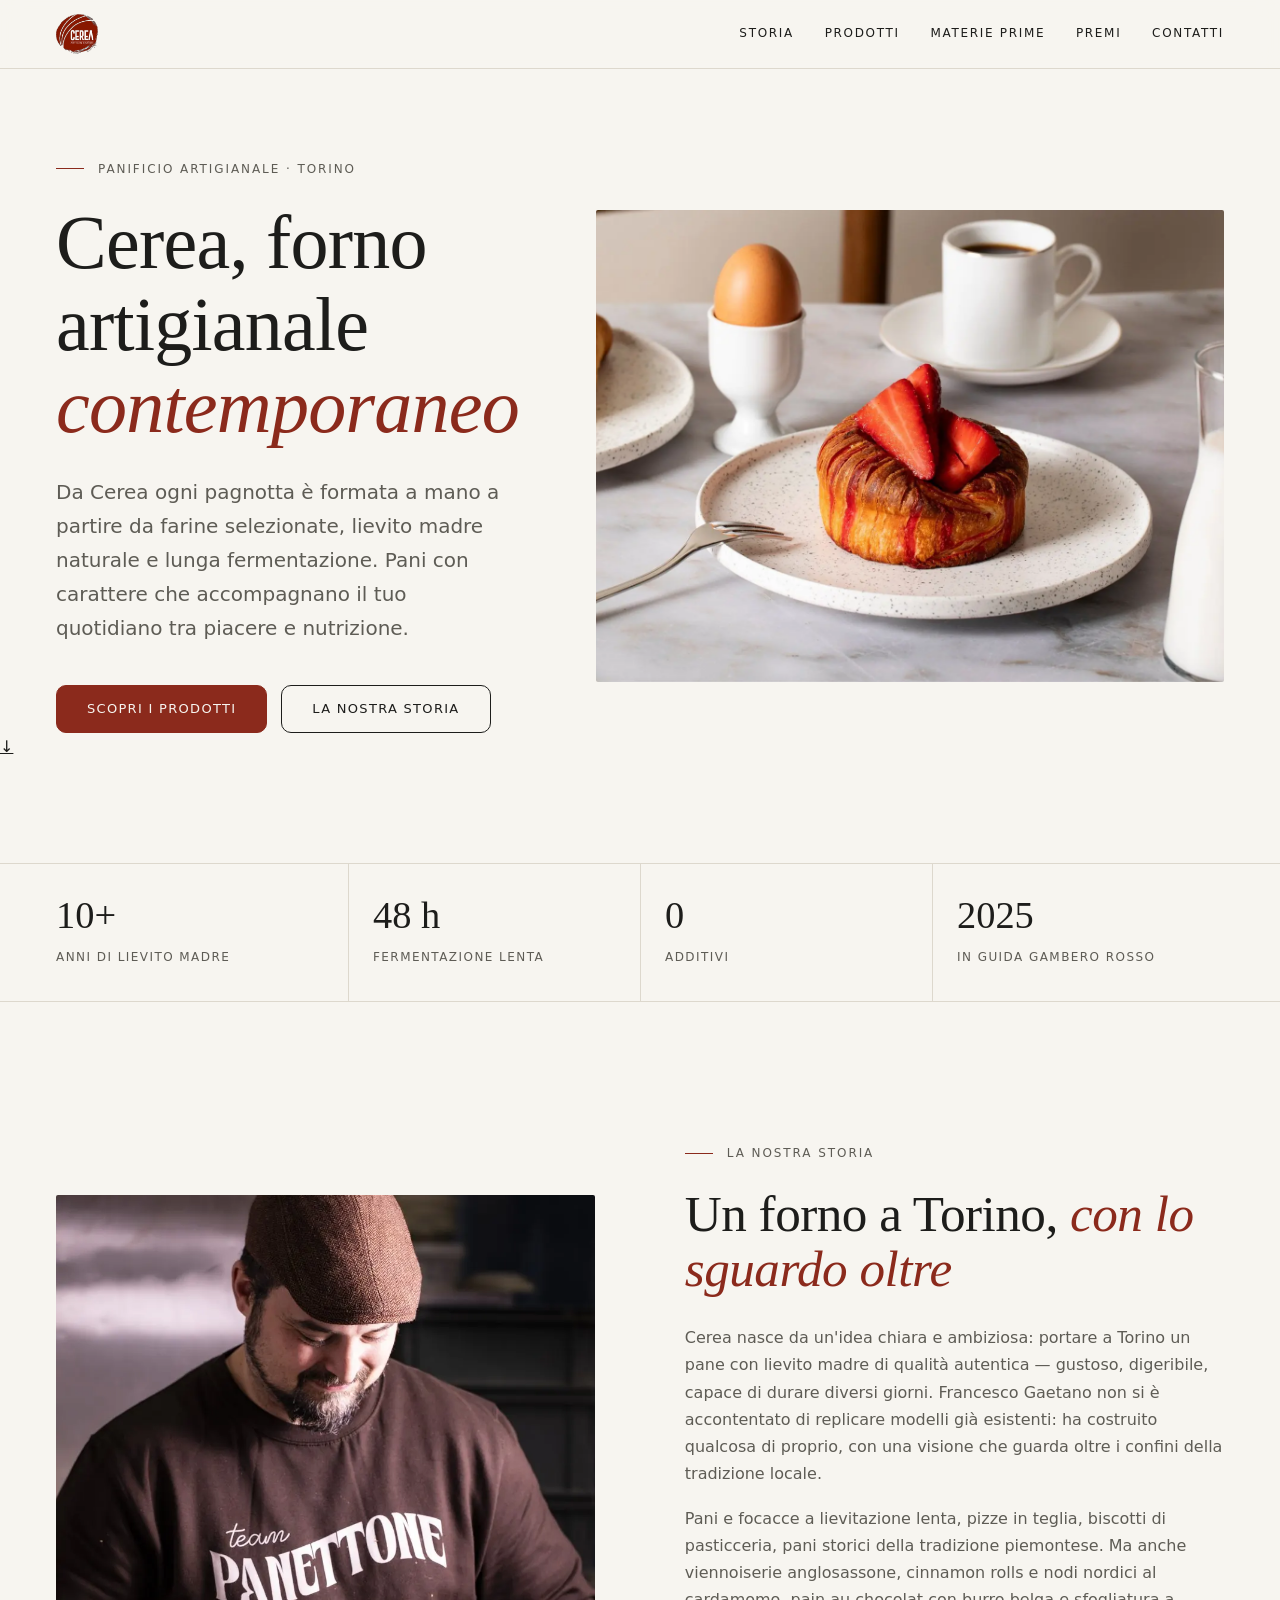
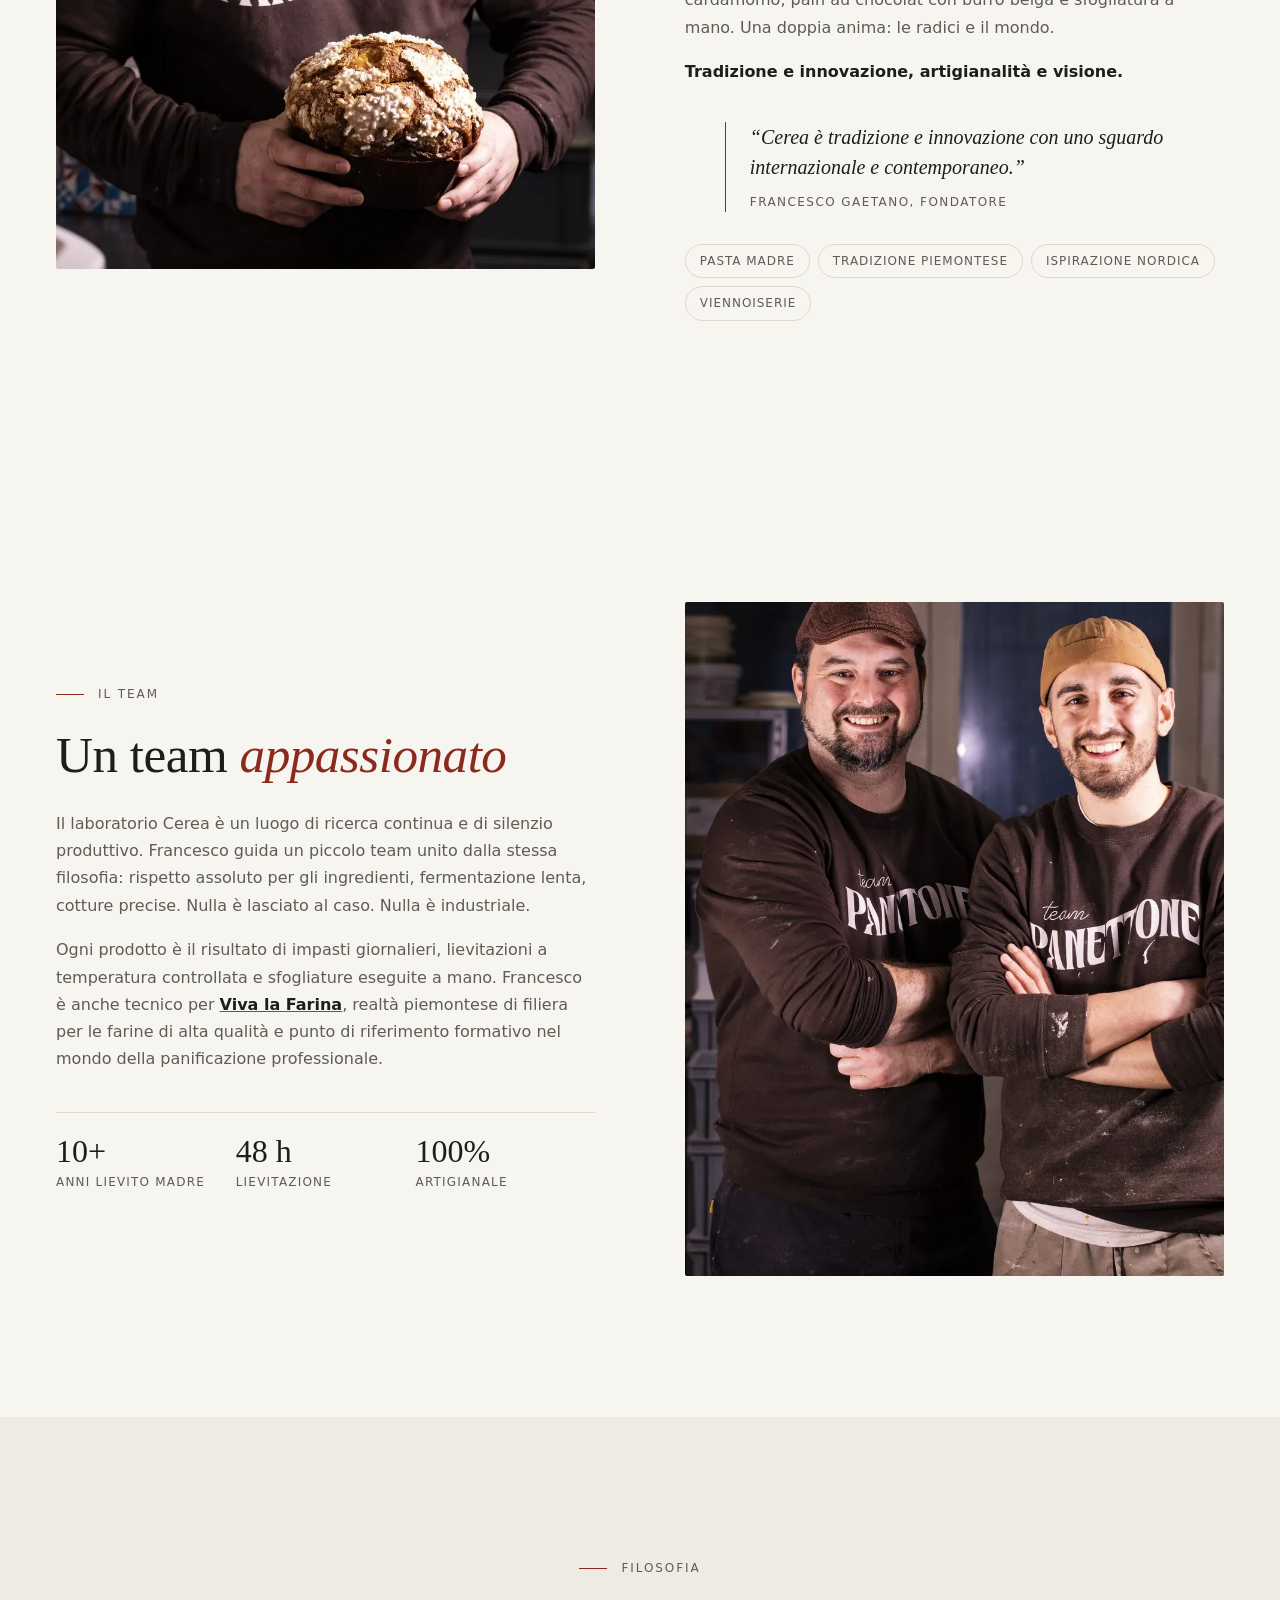
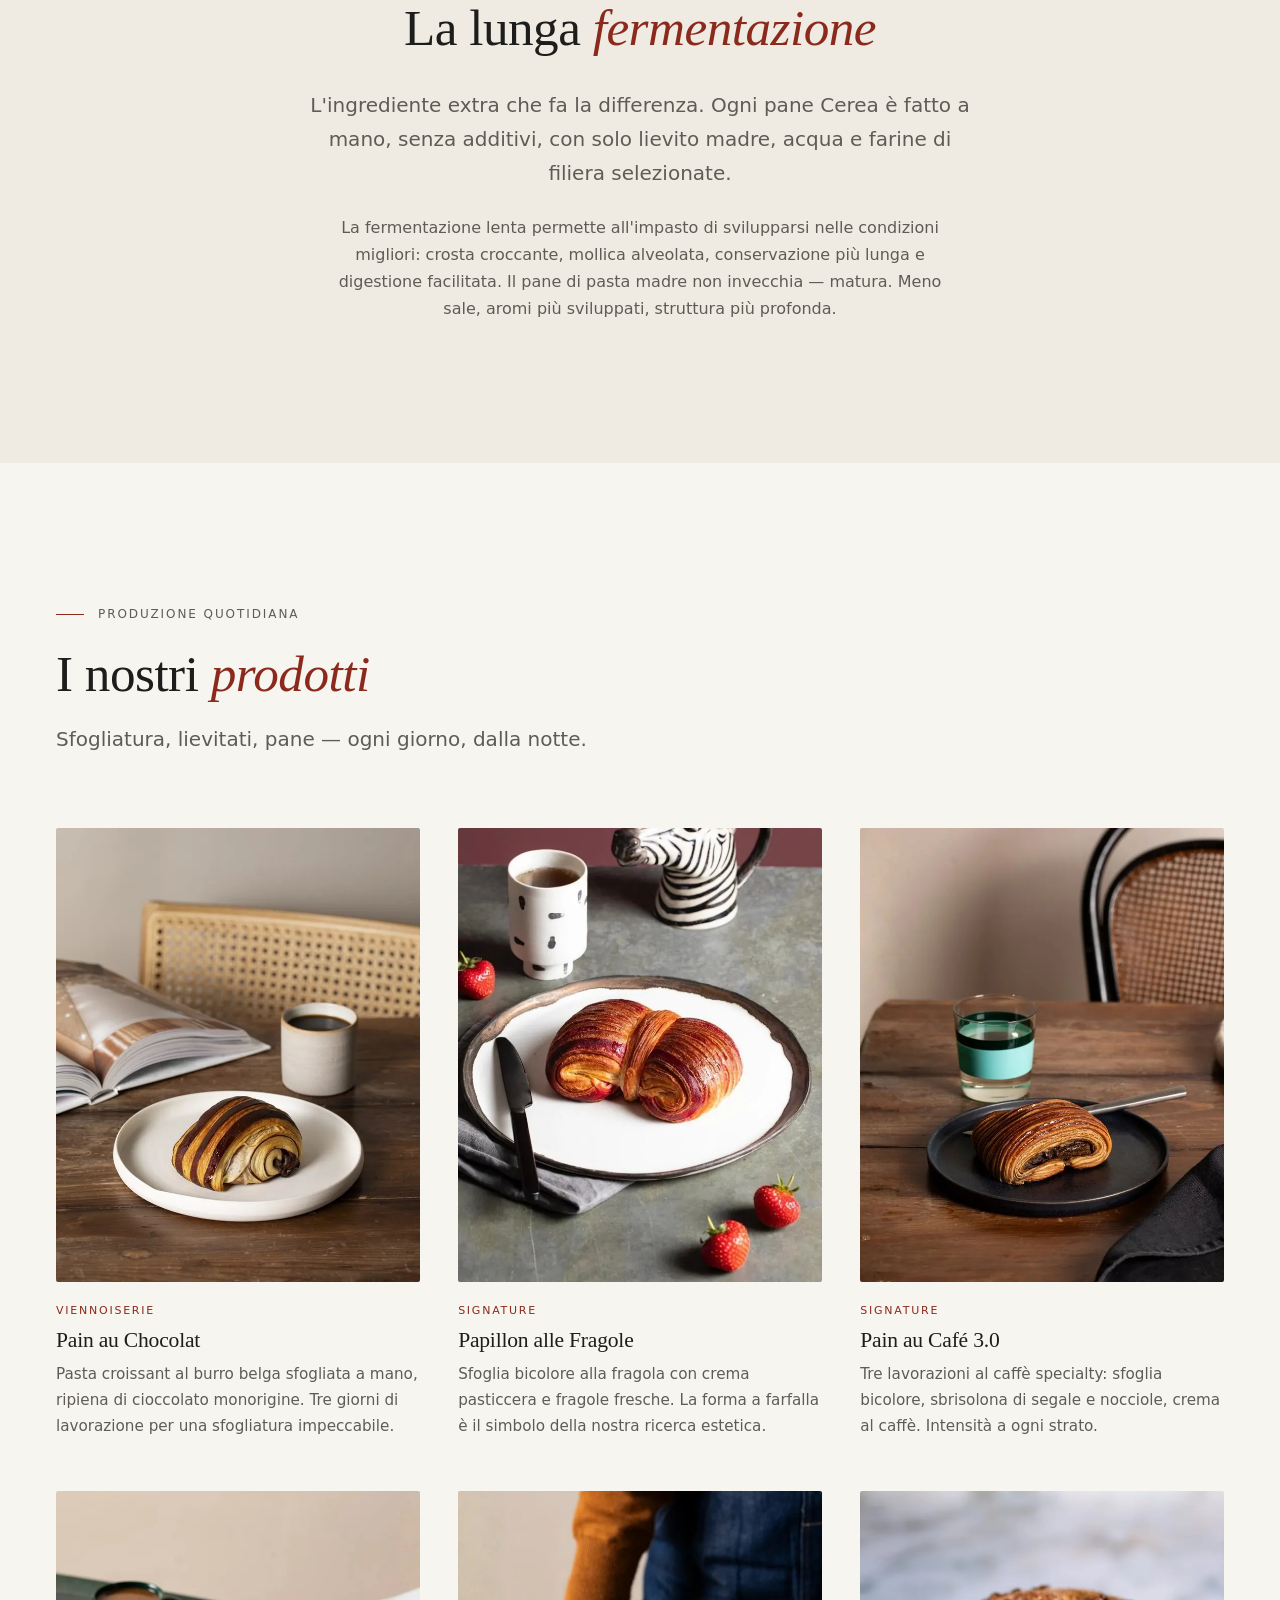
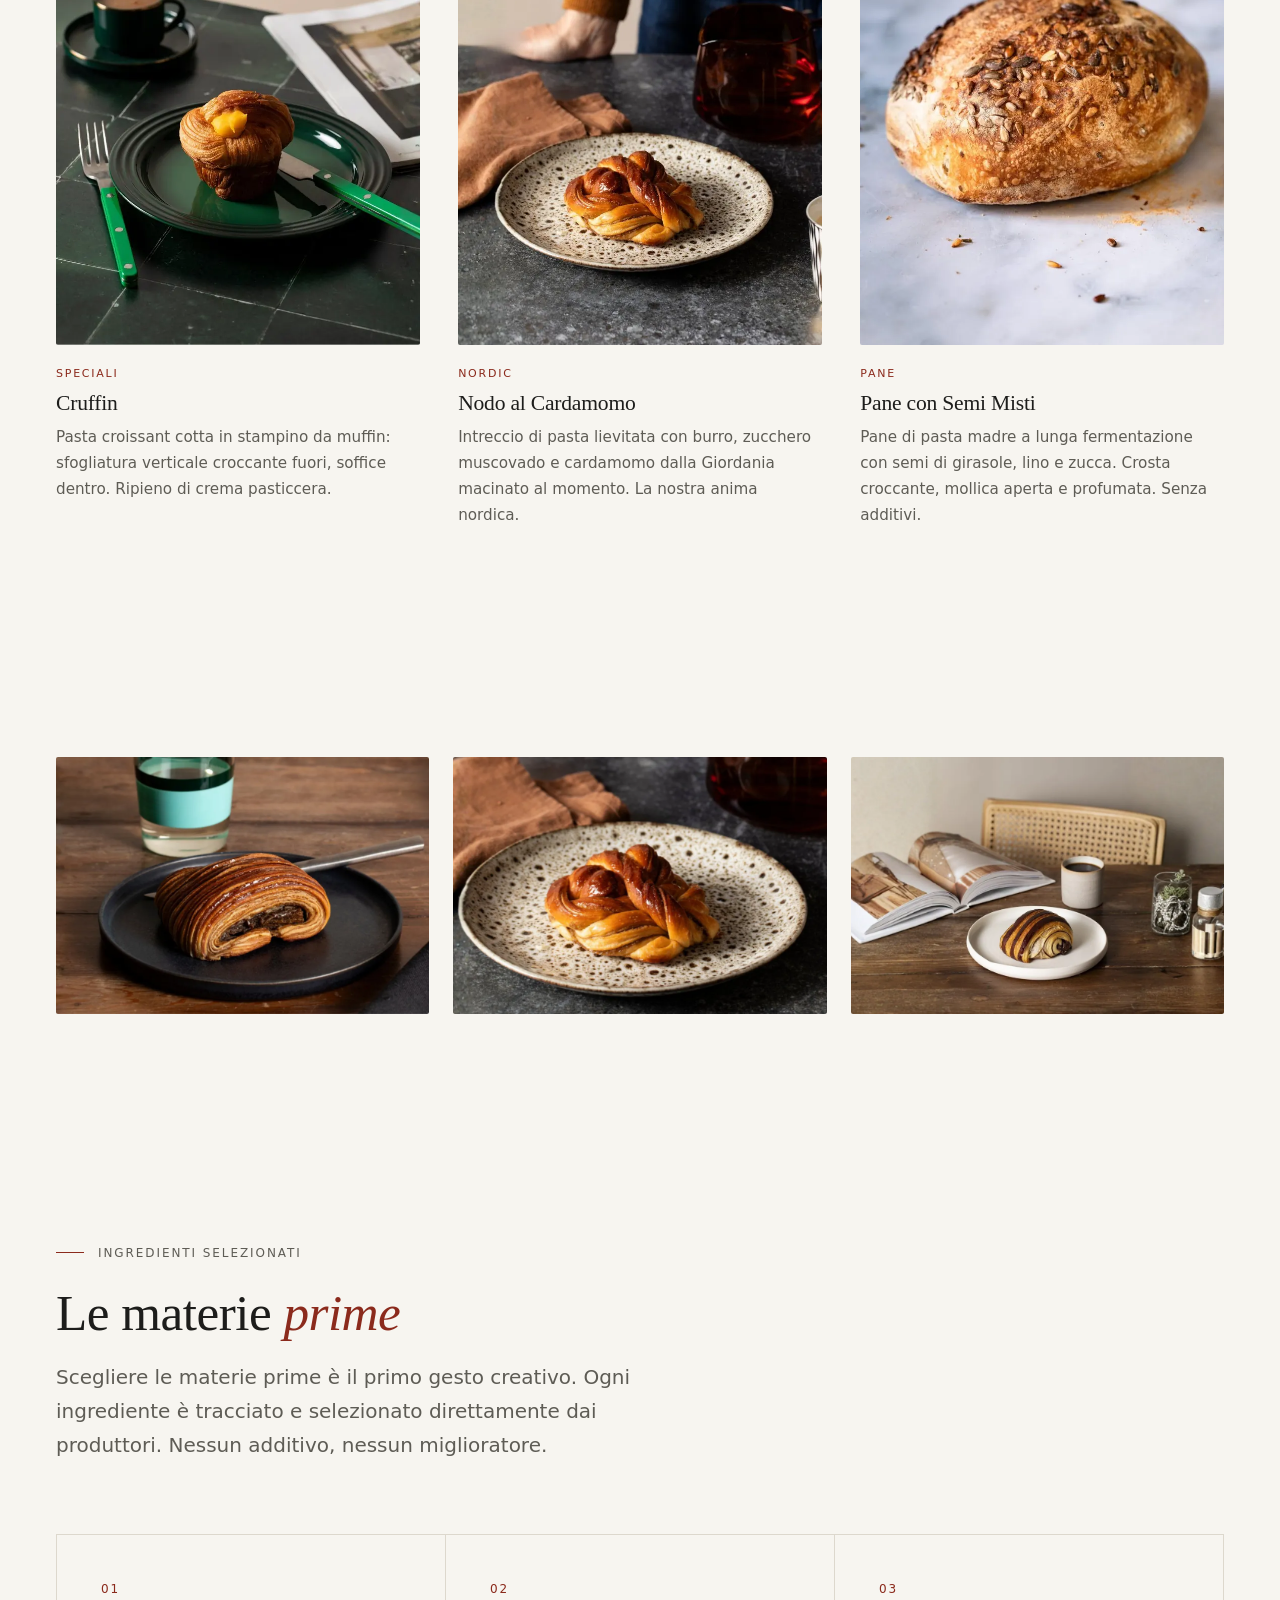
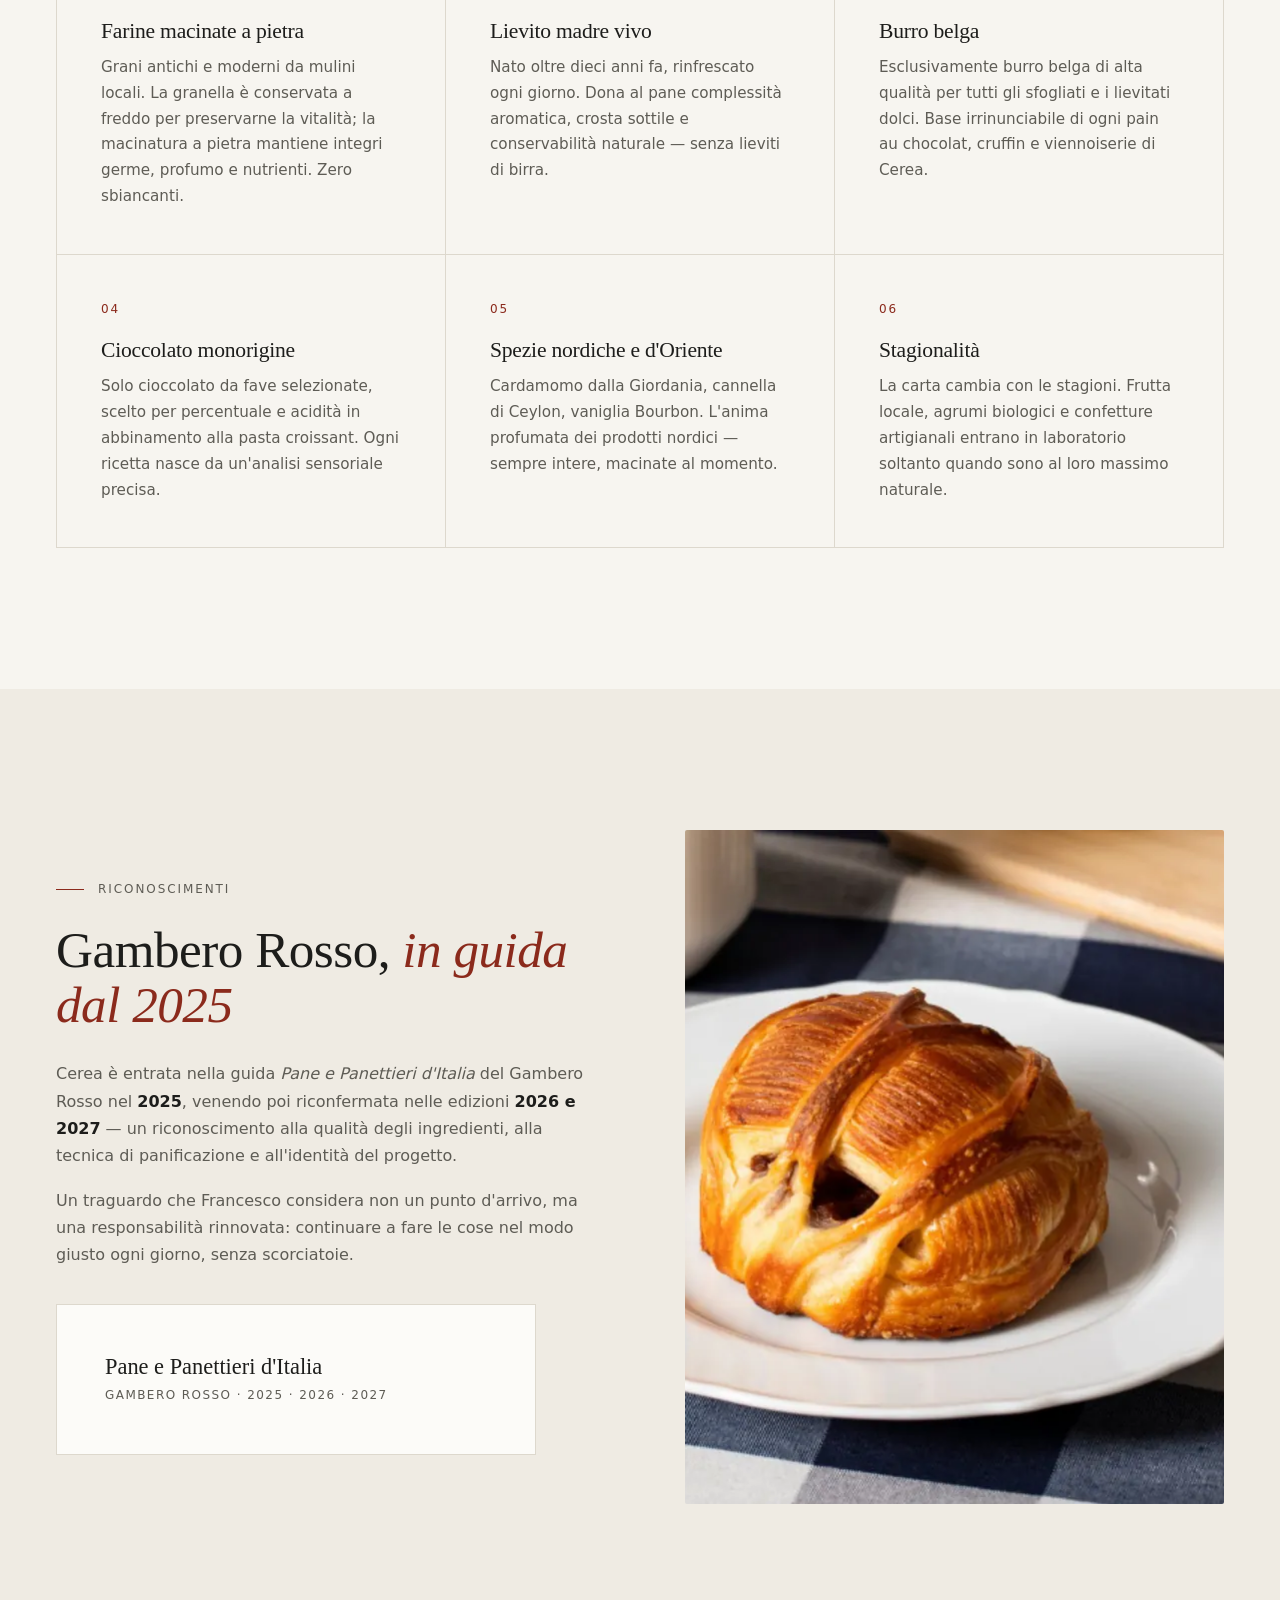
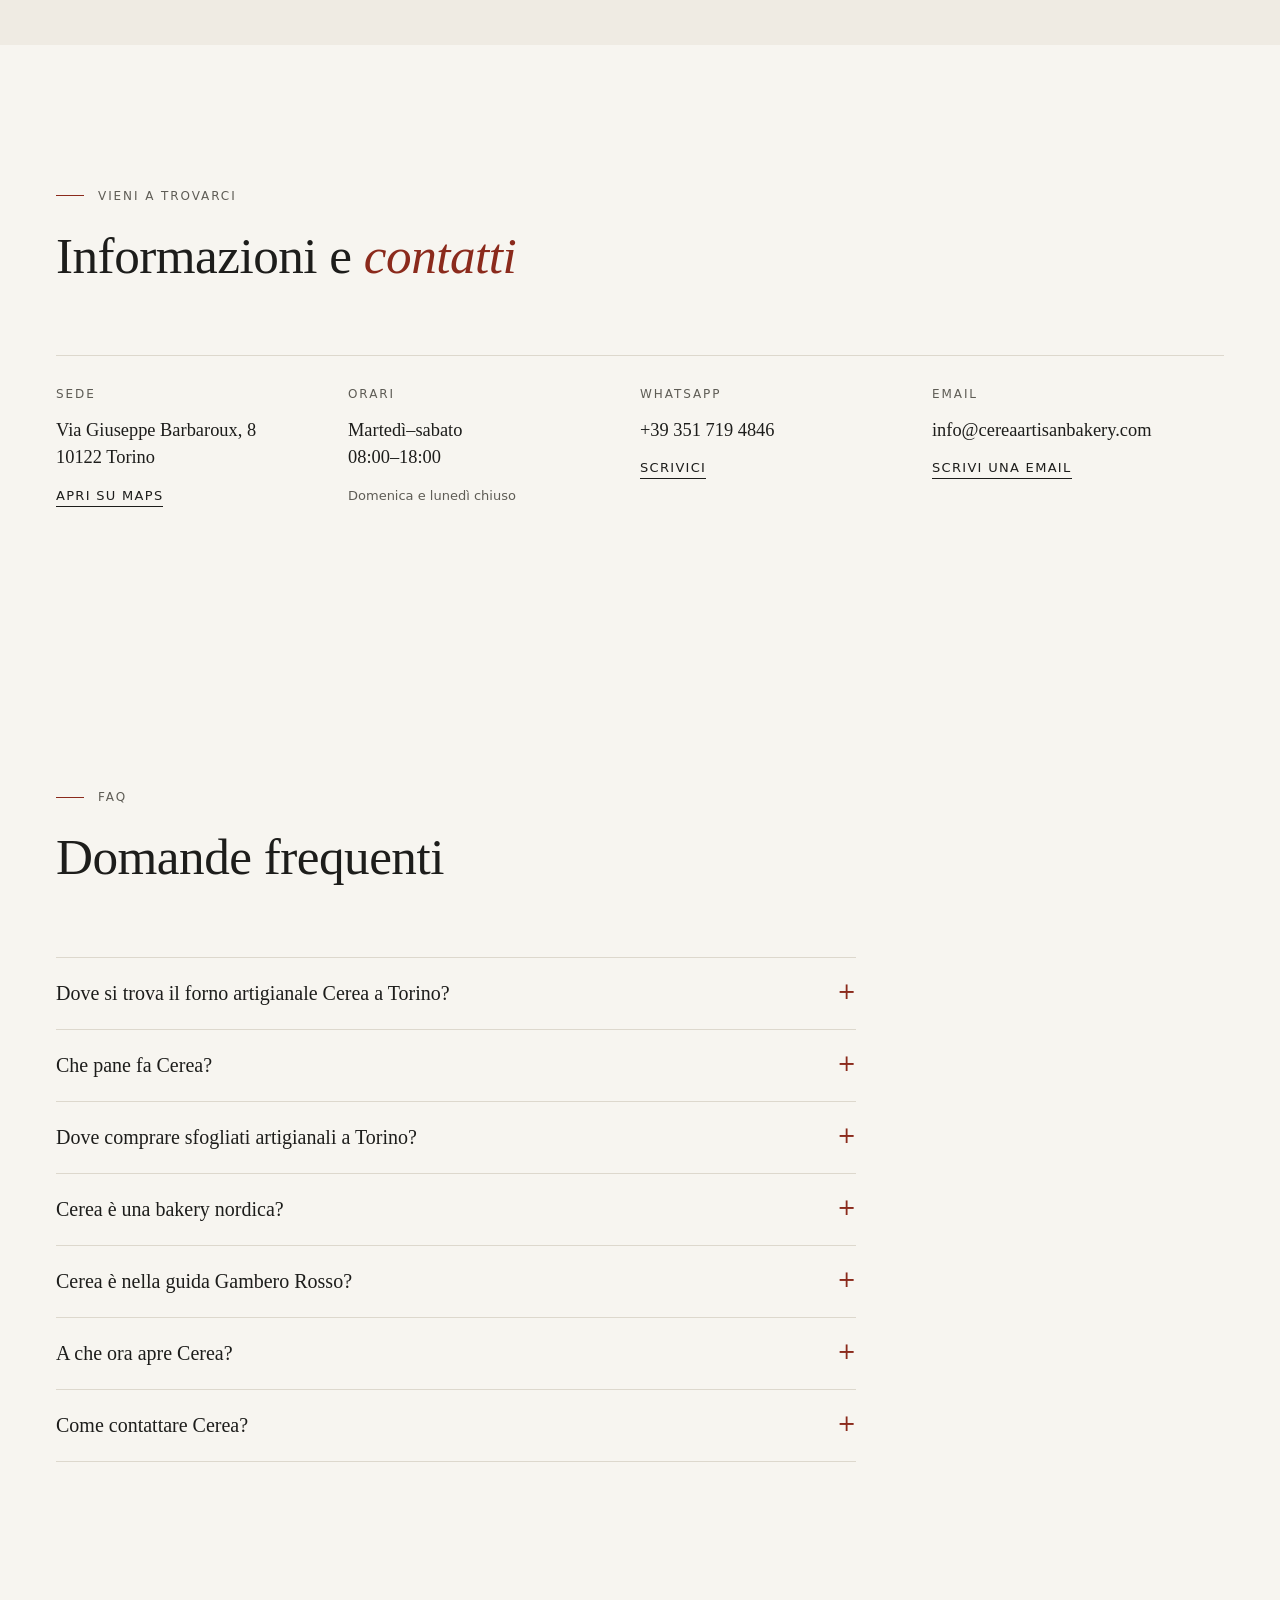
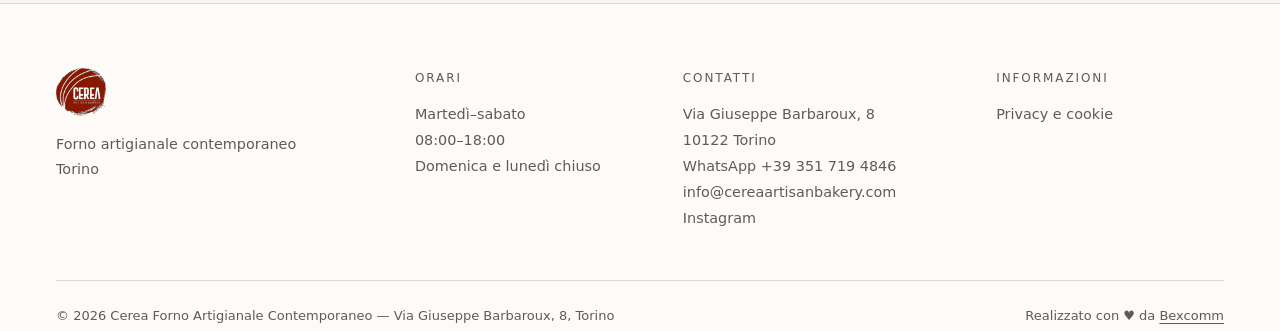
==== index.html @ 44fea155 "Versione mobile rifatta: scorrimento immersivo, animazioni e impaginazione - Corretto un errore dell" ====
<!DOCTYPE html>
<html lang="it">
<head>
<meta charset="utf-8">
<meta name="viewport" content="width=device-width, initial-scale=1, viewport-fit=cover">
<title>Cerea – Forno Artigianale Torino | Pane Pasta Madre &amp; Sfogliati</title>
<meta name="description" content="Forno artigianale a Torino: pane di pasta madre, sfogliati al burro belga e bakery nordica. Via Barbaroux 8, aperto martedì–sabato 08–18. Gambero Rosso in guida dal 2025.">
<meta name="robots" content="index, follow, max-image-preview:large, max-snippet:-1, max-video-preview:-1">
<meta name="author" content="Francesco Gaetano — Cerea Forno Artigianale Contemporaneo">
<meta name="theme-color" content="#f7f5f0">
<link rel="canonical" href="https://cereaartisanbakery.com/">
<link rel="icon" type="image/png" sizes="32x32" href="/img/favicon-32.png">
<link rel="icon" type="image/png" sizes="192x192" href="/img/icon-192.png">
<link rel="apple-touch-icon" sizes="180x180" href="/img/apple-touch-icon.png">
<link rel="me" href="https://www.instagram.com/cereaartisanbakery">
<script src="/js/early.js?v=20261022a"></script>
<link rel="stylesheet" href="/css/style.css?v=20261022a">
<link rel="stylesheet" href="/css/mobile.css?v=20261022a" media="(max-width: 760px)">

<meta property="og:type" content="website">
<meta property="og:site_name" content="Cerea Forno Artigianale Contemporaneo">
<meta property="og:locale" content="it_IT">
<meta property="og:title" content="Cerea – Forno Artigianale Contemporaneo, Torino">
<meta property="og:description" content="Forno artigianale a Torino: pane di pasta madre, sfogliati al burro belga e bakery nordica. Via Barbaroux 8, aperto martedì–sabato 08–18. Gambero Rosso in guida dal 2025.">
<meta property="og:url" content="https://cereaartisanbakery.com/">
<meta property="og:image" content="https://cereaartisanbakery.com/img/og-cerea.jpg">
<meta property="og:image:width" content="1200">
<meta property="og:image:height" content="630">
<meta name="twitter:card" content="summary_large_image">
<meta name="twitter:title" content="Cerea – Forno Artigianale Contemporaneo, Torino">
<meta name="twitter:description" content="Forno artigianale a Torino: pane di pasta madre, sfogliati al burro belga e bakery nordica. Via Barbaroux 8, aperto martedì–sabato 08–18. Gambero Rosso in guida dal 2025.">
<meta name="twitter:image" content="https://cereaartisanbakery.com/img/og-cerea.jpg">

<meta name="geo.region" content="IT-TO">
<meta name="geo.placename" content="Torino, Piemonte, Italia">
<meta name="geo.position" content="45.0703;7.6869">
<meta name="ICBM" content="45.0703, 7.6869">
<link rel="preload" as="image" href="/img/hero-danish-fragola.webp" fetchpriority="high">
<script type="application/ld+json">
{
  "@context": "https://schema.org",
  "@graph": [
    {
      "@type": [
        "Bakery",
        "FoodEstablishment",
        "LocalBusiness"
      ],
      "@id": "https://cereaartisanbakery.com/#bakery",
      "name": "Cerea Forno Artigianale Contemporaneo",
      "alternateName": [
        "Cerea Artisan Bakery",
        "Cerea Bakery Torino",
        "Panificio Cerea Torino"
      ],
      "url": "https://cereaartisanbakery.com/",
      "logo": "https://cereaartisanbakery.com/img/logo.png",
      "image": [
        "https://cereaartisanbakery.com/img/og-cerea.jpg",
        "https://cereaartisanbakery.com/img/team-cerea.webp"
      ],
      "telephone": "+393517194846",
      "email": "info@cereaartisanbakery.com",
      "priceRange": "€€",
      "currenciesAccepted": "EUR",
      "paymentAccepted": "Contanti, Carta di credito",
      "address": {
        "@type": "PostalAddress",
        "streetAddress": "Via Giuseppe Barbaroux, 8",
        "addressLocality": "Torino",
        "addressRegion": "Piemonte",
        "postalCode": "10122",
        "addressCountry": "IT"
      },
      "geo": {
        "@type": "GeoCoordinates",
        "latitude": 45.0703,
        "longitude": 7.6869
      },
      "hasMap": "https://www.google.com/maps/place/Via+Giuseppe+Barbaroux,+8,+Torino",
      "openingHoursSpecification": [
        {
          "@type": "OpeningHoursSpecification",
          "dayOfWeek": [
            "Tuesday",
            "Wednesday",
            "Thursday",
            "Friday",
            "Saturday"
          ],
          "opens": "08:00",
          "closes": "18:00"
        }
      ],
      "sameAs": [
        "https://www.instagram.com/cereaartisanbakery"
      ],
      "description": "Forno artigianale contemporaneo a Torino: pane di pasta madre a lunga fermentazione, sfogliati al burro belga, bakery nordica e viennoiserie. Fondato da Francesco Gaetano.",
      "foundingDate": "2015",
      "servesCuisine": [
        "Italiana",
        "Francese",
        "Nordica"
      ],
      "knowsAbout": [
        "pane di pasta madre",
        "sfogliatura",
        "bakery nordica",
        "viennoiserie"
      ],
      "award": "Gambero Rosso — Pane e Panettieri d'Italia, in guida dal 2025 (riconfermato 2026 e 2027)",
      "founder": {
        "@type": "Person",
        "@id": "https://cereaartisanbakery.com/#founder",
        "name": "Francesco Gaetano",
        "jobTitle": "Fondatore e head baker",
        "description": "Fondatore e head baker di Cerea. Tecnico di filiera per Viva la Farina e docente di panificazione professionale.",
        "affiliation": {
          "@type": "Organization",
          "name": "Viva la Farina",
          "url": "https://www.vivalafarina.it/"
        }
      }
    },
    {
      "@type": "WebSite",
      "@id": "https://cereaartisanbakery.com/#website",
      "url": "https://cereaartisanbakery.com/",
      "name": "Cerea Forno Artigianale Contemporaneo",
      "inLanguage": "it-IT",
      "publisher": {
        "@id": "https://cereaartisanbakery.com/#bakery"
      }
    },
    {
      "@type": "WebPage",
      "@id": "https://cereaartisanbakery.com/#webpage",
      "url": "https://cereaartisanbakery.com/",
      "name": "Cerea – Forno Artigianale Torino | Pane Pasta Madre e Sfogliati",
      "description": "Forno artigianale a Torino: pane di pasta madre, sfogliati al burro belga e bakery nordica. Via Barbaroux 8, aperto martedì–sabato 08–18.",
      "isPartOf": {
        "@id": "https://cereaartisanbakery.com/#website"
      },
      "about": {
        "@id": "https://cereaartisanbakery.com/#bakery"
      },
      "primaryImageOfPage": {
        "@type": "ImageObject",
        "url": "https://cereaartisanbakery.com/img/hero-danish-fragola.webp"
      },
      "dateModified": "2026-10-15",
      "inLanguage": "it-IT"
    },
    {
      "@type": "ItemList",
      "name": "Prodotti Cerea",
      "itemListElement": [
        {
          "@type": "ListItem",
          "position": 1,
          "name": "Pain au Chocolat",
          "url": "https://cereaartisanbakery.com/#prodotti"
        },
        {
          "@type": "ListItem",
          "position": 2,
          "name": "Papillon alle Fragole",
          "url": "https://cereaartisanbakery.com/#prodotti"
        },
        {
          "@type": "ListItem",
          "position": 3,
          "name": "Pain au Café 3.0",
          "url": "https://cereaartisanbakery.com/#prodotti"
        },
        {
          "@type": "ListItem",
          "position": 4,
          "name": "Cruffin",
          "url": "https://cereaartisanbakery.com/#prodotti"
        },
        {
          "@type": "ListItem",
          "position": 5,
          "name": "Nodo al Cardamomo",
          "url": "https://cereaartisanbakery.com/#prodotti"
        },
        {
          "@type": "ListItem",
          "position": 6,
          "name": "Pane con Semi Misti",
          "url": "https://cereaartisanbakery.com/#prodotti"
        }
      ]
    },
    {
      "@type": "FAQPage",
      "mainEntity": [
        {
          "@type": "Question",
          "name": "Dove si trova il forno artigianale Cerea a Torino?",
          "acceptedAnswer": {
            "@type": "Answer",
            "text": "Cerea – Forno Artigianale Contemporaneo si trova in Via Giuseppe Barbaroux 8, Torino. Aperto martedì–sabato 08:00–18:00. Telefono e WhatsApp: +39 351 719 4846."
          }
        },
        {
          "@type": "Question",
          "name": "Che pane fa Cerea?",
          "acceptedAnswer": {
            "@type": "Answer",
            "text": "Pane di pasta madre con lievito madre vivo da oltre 10 anni, fermentazione lenta di 48 ore, farine macinate a pietra, senza additivi. Il pane con semi misti è uno dei più richiesti."
          }
        },
        {
          "@type": "Question",
          "name": "Dove comprare sfogliati artigianali a Torino?",
          "acceptedAnswer": {
            "@type": "Answer",
            "text": "Da Cerea trovi pain au chocolat al burro belga, papillon alle fragole, pain au café 3.0, cruffin, nodo al cardamomo e altri sfogliati stagionali. Via Barbaroux 8, dal martedì al sabato."
          }
        },
        {
          "@type": "Question",
          "name": "Cerea è una bakery nordica?",
          "acceptedAnswer": {
            "@type": "Answer",
            "text": "Sì. Il nodo al cardamomo, con cardamomo dalla Giordania e zucchero muscovado, è il lievitato nordico simbolo di Cerea. L'offerta unisce tradizione scandinava e viennoiserie francese."
          }
        },
        {
          "@type": "Question",
          "name": "Cerea è nella guida Gambero Rosso?",
          "acceptedAnswer": {
            "@type": "Answer",
            "text": "Sì. Cerea è entrata nella guida Pane e Panettieri d'Italia del Gambero Rosso nel 2025 ed è stata riconfermata nelle edizioni 2026 e 2027."
          }
        },
        {
          "@type": "Question",
          "name": "A che ora apre Cerea?",
          "acceptedAnswer": {
            "@type": "Answer",
            "text": "Cerea apre alle 08:00 dal martedì al sabato e chiude alle 18:00. Domenica e lunedì è chiuso."
          }
        },
        {
          "@type": "Question",
          "name": "Come contattare Cerea?",
          "acceptedAnswer": {
            "@type": "Answer",
            "text": "Su WhatsApp al +39 351 719 4846, via email a info@cereaartisanbakery.com oppure di persona in Via Giuseppe Barbaroux 8, Torino."
          }
        }
      ]
    }
  ]
}
</script>
</head>
<body>
<a class="skip" href="#main">Vai ai contenuti</a>
<header class="site-header">
  <div class="wrap">
    <a class="brand" href="/" aria-label="Cerea — home"><img src="/img/logo.webp" alt="Cerea Artisan Bakery" width="320" height="308"></a>
    <button class="menu-btn" type="button" aria-expanded="false" aria-controls="nav" aria-label="Apri il menu"><span></span><span></span><span></span></button>
    <nav class="nav" id="nav" aria-label="Principale">
      <a href="/#storia">Storia</a>
      <a href="/#prodotti">Prodotti</a>
      <a href="/#materie">Materie prime</a>
      <a href="/#premi">Premi</a>
      <a href="/#contatti">Contatti</a>
    </nav>
  </div>
</header>
<main id="main">
  <section class="hero" aria-labelledby="hero-h">
    <div class="wrap hero-grid">
      <div class="hero-text">
        <p class="eyebrow">Panificio artigianale · Torino</p>
        <h1 class="h1" id="hero-h">Cerea, forno artigianale <em>contemporaneo</em></h1>
        <p class="lead">Da Cerea ogni pagnotta è formata a mano a partire da farine selezionate, lievito madre naturale e lunga fermentazione. Pani con carattere che accompagnano il tuo quotidiano tra piacere e nutrizione.</p>
        <div class="hero-actions">
          <a class="btn btn--accent" href="#prodotti">Scopri i prodotti</a>
          <a class="btn btn--ghost" href="#storia">La nostra storia</a>
        </div>
      </div>
      <div class="hero-media">
        <img src="/img/hero-danish-fragola.webp" alt="Danish alla fragola Cerea con crema pasticcera su un piatto, colazione a Torino" width="1800" height="1012" fetchpriority="high">
      </div>
    </div>
  </section>

  <div class="facts">
    <div class="wrap">
      <ul>
        <li><b>10+</b><span>Anni di lievito madre</span></li>
        <li><b>48 h</b><span>Fermentazione lenta</span></li>
        <li><b>0</b><span>Additivi</span></li>
        <li><b>2025</b><span>In guida Gambero Rosso</span></li>
      </ul>
    </div>
  </div>

  <section class="section" id="storia" aria-labelledby="storia-h">
    <div class="wrap split">
      <div class="split-media">
        <img src="/img/francesco-gaetano.webp" alt="Francesco Gaetano, fondatore e head baker di Cerea Forno Artigianale Contemporaneo a Torino" width="900" height="1350" loading="lazy" decoding="async">
      </div>
      <div class="split-text">
        <p class="eyebrow">La nostra storia</p>
        <h2 class="h2" id="storia-h">Un forno a Torino, <em>con lo sguardo oltre</em></h2>
        <div class="prose">
          <p>Cerea nasce da un'idea chiara e ambiziosa: portare a Torino un pane con lievito madre di qualità autentica — gustoso, digeribile, capace di durare diversi giorni. Francesco Gaetano non si è accontentato di replicare modelli già esistenti: ha costruito qualcosa di proprio, con una visione che guarda oltre i confini della tradizione locale.</p>
          <p>Pani e focacce a lievitazione lenta, pizze in teglia, biscotti di pasticceria, pani storici della tradizione piemontese. Ma anche viennoiserie anglosassone, cinnamon rolls e nodi nordici al cardamomo, pain au chocolat con burro belga e sfogliatura a mano. Una doppia anima: le radici e il mondo.</p>
          <p><strong>Tradizione e innovazione, artigianalità e visione.</strong></p>
        </div>
        <blockquote class="quote prose"><p>“Cerea è tradizione e innovazione con uno sguardo internazionale e contemporaneo.”</p><cite>Francesco Gaetano, fondatore</cite></blockquote>
        <ul class="tags"><li>Pasta madre</li><li>Tradizione piemontese</li><li>Ispirazione nordica</li><li>Viennoiserie</li></ul>
      </div>
    </div>
  </section>

  <section class="section" id="team" aria-labelledby="team-h">
    <div class="wrap split split--flip">
      <div class="split-media">
        <img src="/img/team-cerea.webp" alt="Il team di Cerea in laboratorio" width="900" height="1350" loading="lazy" decoding="async">
      </div>
      <div class="split-text">
        <p class="eyebrow">Il team</p>
        <h2 class="h2" id="team-h">Un team <em>appassionato</em></h2>
        <div class="prose">
          <p>Il laboratorio Cerea è un luogo di ricerca continua e di silenzio produttivo. Francesco guida un piccolo team unito dalla stessa filosofia: rispetto assoluto per gli ingredienti, fermentazione lenta, cotture precise. Nulla è lasciato al caso. Nulla è industriale.</p>
          <p>Ogni prodotto è il risultato di impasti giornalieri, lievitazioni a temperatura controllata e sfogliature eseguite a mano. Francesco è anche tecnico per <a href="https://www.vivalafarina.it/" rel="noopener"><strong>Viva la Farina</strong></a>, realtà piemontese di filiera per le farine di alta qualità e punto di riferimento formativo nel mondo della panificazione professionale.</p>
        </div>
        <ul class="mini-stats"><li><b>10+</b><span>Anni lievito madre</span></li><li><b>48 h</b><span>Lievitazione</span></li><li><b>100%</b><span>Artigianale</span></li></ul>
      </div>
    </div>
  </section>

  <section class="section section--sand" aria-labelledby="ferm-h">
    <div class="wrap statement">
      <p class="eyebrow">Filosofia</p>
      <h2 class="h2" id="ferm-h">La lunga <em>fermentazione</em></h2>
      <p class="lead">L'ingrediente extra che fa la differenza. Ogni pane Cerea è fatto a mano, senza additivi, con solo lievito madre, acqua e farine di filiera selezionate.</p>
      <div class="prose mt-md"><p class="mx-auto">La fermentazione lenta permette all'impasto di svilupparsi nelle condizioni migliori: crosta croccante, mollica alveolata, conservazione più lunga e digestione facilitata. Il pane di pasta madre non invecchia — matura. Meno sale, aromi più sviluppati, struttura più profonda.</p></div>
    </div>
  </section>

  <section class="section" id="prodotti" aria-labelledby="prod-h">
    <div class="wrap">
      <div class="section-head">
        <p class="eyebrow">Produzione quotidiana</p>
        <h2 class="h2" id="prod-h">I nostri <em>prodotti</em></h2>
        <p class="lead">Sfogliatura, lievitati, pane — ogni giorno, dalla notte.</p>
      </div>
      <div class="product-grid">
        <article class="product">
          <img src="/img/pain-au-chocolat.webp" alt="Pain au Chocolat Cerea, sfogliato al burro belga con cioccolato monorigine, Torino" width="720" height="900" loading="lazy" decoding="async">
          <p class="cat">Viennoiserie</p>
          <h3 class="h3">Pain au Chocolat</h3>
          <p>Pasta croissant al burro belga sfogliata a mano, ripiena di cioccolato monorigine. Tre giorni di lavorazione per una sfogliatura impeccabile.</p>
        </article>
        <article class="product">
          <img src="/img/papillon-fragole.webp" alt="Papillon alle Fragole Cerea, sfoglia bicolore con crema pasticcera e fragole, Torino" width="720" height="900" loading="lazy" decoding="async">
          <p class="cat">Signature</p>
          <h3 class="h3">Papillon alle Fragole</h3>
          <p>Sfoglia bicolore alla fragola con crema pasticcera e fragole fresche. La forma a farfalla è il simbolo della nostra ricerca estetica.</p>
        </article>
        <article class="product">
          <img src="/img/pain-au-cafe.webp" alt="Pain au Café 3.0 Cerea, sfogliato con tre lavorazioni al caffè specialty, Torino" width="720" height="900" loading="lazy" decoding="async">
          <p class="cat">Signature</p>
          <h3 class="h3">Pain au Café 3.0</h3>
          <p>Tre lavorazioni al caffè specialty: sfoglia bicolore, sbrisolona di segale e nocciole, crema al caffè. Intensità a ogni strato.</p>
        </article>
        <article class="product">
          <img src="/img/cruffin.webp" alt="Cruffin Cerea, pasta croissant in stampino da muffin con crema pasticcera, Torino" width="720" height="900" loading="lazy" decoding="async">
          <p class="cat">Speciali</p>
          <h3 class="h3">Cruffin</h3>
          <p>Pasta croissant cotta in stampino da muffin: sfogliatura verticale croccante fuori, soffice dentro. Ripieno di crema pasticcera.</p>
        </article>
        <article class="product">
          <img src="/img/nodo-cardamomo.webp" alt="Nodo al Cardamomo Cerea, bakery nordica con cardamomo e zucchero muscovado, Torino" width="720" height="900" loading="lazy" decoding="async">
          <p class="cat">Nordic</p>
          <h3 class="h3">Nodo al Cardamomo</h3>
          <p>Intreccio di pasta lievitata con burro, zucchero muscovado e cardamomo dalla Giordania macinato al momento. La nostra anima nordica.</p>
        </article>
        <article class="product">
          <img src="/img/pane-semi-misti.webp" alt="Pane di pasta madre con semi misti di girasole, lino e zucca, Cerea Torino" width="720" height="900" loading="lazy" decoding="async">
          <p class="cat">Pane</p>
          <h3 class="h3">Pane con Semi Misti</h3>
          <p>Pane di pasta madre a lunga fermentazione con semi di girasole, lino e zucca. Crosta croccante, mollica aperta e profumata. Senza additivi.</p>
        </article>
      </div>
    </div>
  </section>

  <section class="section--tight" aria-label="Galleria">
    <div class="wrap">
      <div class="gallery">
        <div class="g-item"><img src="/img/pain-au-cafe-wide.webp" alt="Pain au café Cerea servito con il caffè" width="1200" height="675" loading="lazy" decoding="async"></div>
        <div class="g-item"><img src="/img/nodo-cardamomo-wide.webp" alt="Nodo al cardamomo Cerea, lievitato nordico" width="1200" height="675" loading="lazy" decoding="async"></div>
        <div class="g-item"><img src="/img/pain-au-chocolat-wide.webp" alt="Pain au chocolat Cerea al burro belga" width="1200" height="675" loading="lazy" decoding="async"></div>
      </div>
    </div>
  </section>

  <section class="section" id="materie" aria-labelledby="mat-h">
    <div class="wrap">
      <div class="section-head">
        <p class="eyebrow">Ingredienti selezionati</p>
        <h2 class="h2" id="mat-h">Le materie <em>prime</em></h2>
        <p class="lead">Scegliere le materie prime è il primo gesto creativo. Ogni ingrediente è tracciato e selezionato direttamente dai produttori. Nessun additivo, nessun miglioratore.</p>
      </div>
      <ul class="grid-6">
        <li><span class="num">01</span><h3 class="h3">Farine macinate a pietra</h3><p>Grani antichi e moderni da mulini locali. La granella è conservata a freddo per preservarne la vitalità; la macinatura a pietra mantiene integri germe, profumo e nutrienti. Zero sbiancanti.</p></li>
        <li><span class="num">02</span><h3 class="h3">Lievito madre vivo</h3><p>Nato oltre dieci anni fa, rinfrescato ogni giorno. Dona al pane complessità aromatica, crosta sottile e conservabilità naturale — senza lieviti di birra.</p></li>
        <li><span class="num">03</span><h3 class="h3">Burro belga</h3><p>Esclusivamente burro belga di alta qualità per tutti gli sfogliati e i lievitati dolci. Base irrinunciabile di ogni pain au chocolat, cruffin e viennoiserie di Cerea.</p></li>
        <li><span class="num">04</span><h3 class="h3">Cioccolato monorigine</h3><p>Solo cioccolato da fave selezionate, scelto per percentuale e acidità in abbinamento alla pasta croissant. Ogni ricetta nasce da un'analisi sensoriale precisa.</p></li>
        <li><span class="num">05</span><h3 class="h3">Spezie nordiche e d'Oriente</h3><p>Cardamomo dalla Giordania, cannella di Ceylon, vaniglia Bourbon. L'anima profumata dei prodotti nordici — sempre intere, macinate al momento.</p></li>
        <li><span class="num">06</span><h3 class="h3">Stagionalità</h3><p>La carta cambia con le stagioni. Frutta locale, agrumi biologici e confetture artigianali entrano in laboratorio soltanto quando sono al loro massimo naturale.</p></li>
      </ul>
    </div>
  </section>

  <section class="section section--sand" id="premi" aria-labelledby="premi-h">
    <div class="wrap split">
      <div class="split-text">
        <p class="eyebrow">Riconoscimenti</p>
        <h2 class="h2" id="premi-h">Gambero Rosso, <em>in guida dal 2025</em></h2>
        <div class="prose">
          <p>Cerea è entrata nella guida <em>Pane e Panettieri d'Italia</em> del Gambero Rosso nel <strong>2025</strong>, venendo poi riconfermata nelle edizioni <strong>2026 e 2027</strong> — un riconoscimento alla qualità degli ingredienti, alla tecnica di panificazione e all'identità del progetto.</p>
          <p>Un traguardo che Francesco considera non un punto d'arrivo, ma una responsabilità rinnovata: continuare a fare le cose nel modo giusto ogni giorno, senza scorciatoie.</p>
        </div>
        <div class="award"><b>Pane e Panettieri d'Italia</b><span>Gambero Rosso · 2025 · 2026 · 2027</span></div>
      </div>
      <div class="split-media">
        <img src="/img/scrigno-mele-wide.webp" alt="Scrigno di mele Cerea, brioche viennese con mele e cardamomo" width="1200" height="675" loading="lazy" decoding="async">
      </div>
    </div>
  </section>

  <section class="section" id="contatti" aria-labelledby="cont-h">
    <div class="wrap">
      <div class="section-head">
        <p class="eyebrow">Vieni a trovarci</p>
        <h2 class="h2" id="cont-h">Informazioni e <em>contatti</em></h2>
      </div>
      <dl class="contact-grid">
        <div><dt>Sede</dt><dd>Via Giuseppe Barbaroux, 8<br>10122 Torino</dd><dd><a class="link" href="https://www.google.com/maps/place/Via+Giuseppe+Barbaroux,+8,+Torino" rel="noopener">Apri su Maps</a></dd></div>
        <div><dt>Orari</dt><dd>Martedì–sabato<br>08:00–18:00</dd><dd class="small">Domenica e lunedì chiuso</dd></div>
        <div><dt>WhatsApp</dt><dd>+39 351 719 4846</dd><dd><a class="link" href="https://wa.me/393517194846?text=Ciao%20Cerea%2C%20volevo%20un%27informazione" rel="noopener">Scrivici</a></dd></div>
        <div><dt>Email</dt><dd>info@cereaartisanbakery.com</dd><dd><a class="link" href="mailto:info@cereaartisanbakery.com">Scrivi una email</a></dd></div>
      </dl>
    </div>
  </section>

  <section class="section" id="faq" aria-labelledby="faq-h">
    <div class="wrap">
      <div class="section-head">
        <p class="eyebrow">FAQ</p>
        <h2 class="h2" id="faq-h">Domande frequenti</h2>
      </div>
      <div class="faq">
      <details><summary>Dove si trova il forno artigianale Cerea a Torino?</summary><p>Cerea – Forno Artigianale Contemporaneo si trova in Via Giuseppe Barbaroux 8, Torino. Aperto martedì–sabato 08:00–18:00. Telefono e WhatsApp: +39 351 719 4846.</p></details>
      <details><summary>Che pane fa Cerea?</summary><p>Pane di pasta madre con lievito madre vivo da oltre 10 anni, fermentazione lenta di 48 ore, farine macinate a pietra, senza additivi. Il pane con semi misti è uno dei più richiesti.</p></details>
      <details><summary>Dove comprare sfogliati artigianali a Torino?</summary><p>Da Cerea trovi pain au chocolat al burro belga, papillon alle fragole, pain au café 3.0, cruffin, nodo al cardamomo e altri sfogliati stagionali. Via Barbaroux 8, dal martedì al sabato.</p></details>
      <details><summary>Cerea è una bakery nordica?</summary><p>Sì. Il nodo al cardamomo, con cardamomo dalla Giordania e zucchero muscovado, è il lievitato nordico simbolo di Cerea. L&#x27;offerta unisce tradizione scandinava e viennoiserie francese.</p></details>
      <details><summary>Cerea è nella guida Gambero Rosso?</summary><p>Sì. Cerea è entrata nella guida Pane e Panettieri d&#x27;Italia del Gambero Rosso nel 2025 ed è stata riconfermata nelle edizioni 2026 e 2027.</p></details>
      <details><summary>A che ora apre Cerea?</summary><p>Cerea apre alle 08:00 dal martedì al sabato e chiude alle 18:00. Domenica e lunedì è chiuso.</p></details>
      <details><summary>Come contattare Cerea?</summary><p>Su WhatsApp al +39 351 719 4846, via email a info@cereaartisanbakery.com oppure di persona in Via Giuseppe Barbaroux 8, Torino.</p></details>
      </div>
    </div>
  </section>

  <nav class="dock" aria-label="Contatti rapidi">
    <a href="https://wa.me/393517194846?text=Ciao%20Cerea%2C%20volevo%20un%27informazione" rel="noopener">WhatsApp</a>
    <a href="https://www.google.com/maps/place/Via+Giuseppe+Barbaroux,+8,+Torino" rel="noopener">Indicazioni</a>
  </nav>
</main>
<footer class="site-footer">
  <div class="wrap">
    <div class="footer-grid">
      <div>
        <img src="/img/logo.webp" alt="Cerea Artisan Bakery" width="320" height="308">
        <p>Forno artigianale contemporaneo<br>Torino</p>
      </div>
      <div>
        <h2>Orari</h2>
        <p>Martedì–sabato<br>08:00–18:00<br>Domenica e lunedì chiuso</p>
      </div>
      <div>
        <h2>Contatti</h2>
        <p>Via Giuseppe Barbaroux, 8<br>10122 Torino</p>
        <p><a href="https://wa.me/393517194846?text=Ciao%20Cerea%2C%20volevo%20un%27informazione" rel="noopener">WhatsApp +39 351 719 4846</a><br>
        <a href="mailto:info@cereaartisanbakery.com">info@cereaartisanbakery.com</a><br>
        <a href="https://www.instagram.com/cereaartisanbakery" rel="noopener me">Instagram</a></p>
      </div>
      <div>
        <h2>Informazioni</h2>
        <ul>
          <li><a href="/privacy/">Privacy e cookie</a></li>
        </ul>
      </div>
    </div>
    <div class="footer-bottom">
      <p>© 2026 Cerea Forno Artigianale Contemporaneo — Via Giuseppe Barbaroux, 8, Torino</p>
      <p>Realizzato con ♥ da <a href="https://bexcomm.it" rel="noopener">Bexcomm</a></p>
    </div>
  </div>
</footer>
<script src="/js/site.js?v=20261022a" defer></script>
</body>
</html>
---- css/style.css ----
/* Cerea — Forno Artigianale Contemporaneo
   Stile nordico: luce, spazio, un solo accento (il rosso del logo). Nessun font esterno. */

:root {
  --bg: #f7f5f0;
  --sand: #efebe3;
  --paper: #fcfbf8;
  --ink: #1d1d1b;
  --muted: #5e5c55;
  --line: #ddd8cd;
  --accent: #8b2a1c;
  --accent-ink: #6f2014;
  --ok: #3f6b4a;
  --err: #a1261a;

  --sans: "Inter", system-ui, -apple-system, "Segoe UI", Roboto, "Helvetica Neue", Arial, sans-serif;
  --serif: "Iowan Old Style", "Palatino Linotype", Palatino, "Book Antiqua", Georgia, serif;

  --wrap: 1180px;
  --gutter: clamp(20px, 5vw, 56px);
  --section: clamp(72px, 11vw, 144px);
  --radius: 2px;
  --ease: cubic-bezier(.22, 1, .36, 1);
}

*, *::before, *::after { box-sizing: border-box; }
html { -webkit-text-size-adjust: 100%; scroll-behavior: smooth; scroll-padding-top: 88px; }
body {
  margin: 0;
  font-family: var(--sans);
  font-size: 1rem;
  line-height: 1.7;
  color: var(--ink);
  background: var(--bg);
  -webkit-font-smoothing: antialiased;
}
[hidden] { display: none !important; }
img { display: block; max-width: 100%; height: auto; }
a { color: inherit; }
h1, h2, h3, p, ul, ol, figure, dl, dd { margin: 0; }
ul, ol { padding: 0; list-style: none; }
button, input, select, textarea { font: inherit; color: inherit; }

:focus-visible { outline: 2px solid var(--accent); outline-offset: 3px; }

.skip {
  position: absolute; left: 12px; top: -60px; z-index: 1000;
  background: var(--ink); color: var(--bg); padding: 10px 16px; text-decoration: none;
}
.skip:focus { top: 12px; }

.wrap { width: 100%; max-width: calc(var(--wrap) + 2 * var(--gutter)); margin-inline: auto; padding-inline: var(--gutter); }
.section { padding-block: var(--section); }
.section--sand { background: var(--sand); }
.section--tight { padding-block: clamp(48px, 7vw, 88px); }

/* Tipografia */
.eyebrow {
  font-size: .75rem; font-weight: 500; letter-spacing: .16em; text-transform: uppercase;
  color: var(--muted); display: flex; align-items: center; gap: 14px; margin-bottom: 22px;
}
.eyebrow::before { content: ""; width: 28px; height: 1px; background: var(--accent); }
.h1, .h2, .h3 { font-family: var(--serif); font-weight: 400; letter-spacing: -.01em; line-height: 1.08; }
.h1 { font-size: clamp(2.5rem, 6vw, 4.75rem); }
.h2 { font-size: clamp(2rem, 4vw, 3.25rem); }
.h3 { font-size: 1.35rem; line-height: 1.25; }
.h1 em, .h2 em { font-style: italic; color: var(--accent); }
.lead { font-size: clamp(1.05rem, 1.6vw, 1.25rem); line-height: 1.7; color: var(--muted); max-width: 34em; }
.prose p + p { margin-top: 1.1em; }
.prose p { color: var(--muted); max-width: 38em; }
.prose strong { color: var(--ink); font-weight: 600; }
.small { font-size: .875rem; color: var(--muted); }

/* Bottoni e link */
.btn {
  display: inline-flex; align-items: center; justify-content: center; gap: 10px;
  min-height: 48px; padding: 0 30px; border: 1px solid var(--ink); border-radius: 10px;
  background: var(--ink); color: var(--bg); font-size: .8125rem; font-weight: 500; letter-spacing: .1em;
  text-transform: uppercase; text-decoration: none; cursor: pointer;
  transition: background .25s var(--ease), color .25s var(--ease), border-color .25s var(--ease);
}
.btn:hover { background: var(--accent); border-color: var(--accent); }
.btn--ghost { background: transparent; color: var(--ink); }
.btn--ghost:hover { background: var(--ink); border-color: var(--ink); color: var(--bg); }
.btn--accent { background: var(--accent); border-color: var(--accent); }
.btn--accent:hover { background: var(--accent-ink); border-color: var(--accent-ink); }
.btn--block { width: 100%; }
.btn[disabled] { opacity: .4; cursor: not-allowed; }
.btn[disabled]:hover { background: var(--ink); border-color: var(--ink); }
.link {
  font-size: .8125rem; font-weight: 500; letter-spacing: .1em; text-transform: uppercase;
  text-decoration: none; border-bottom: 1px solid currentColor; padding-bottom: 3px;
  transition: color .2s;
}
.link:hover { color: var(--accent); }

/* Header */
.site-header {
  position: sticky; top: 0; z-index: 100;
  background: rgba(247, 245, 240, .94); backdrop-filter: blur(10px); -webkit-backdrop-filter: blur(10px);
  border-bottom: 1px solid var(--line);
}
.site-header .wrap { display: flex; align-items: center; justify-content: space-between; height: 68px; gap: 24px; }
.brand { display: inline-flex; align-items: center; }
.brand img { height: 40px; width: auto; }
.nav { display: flex; align-items: center; gap: clamp(16px, 2.4vw, 34px); }
.nav a {
  font-size: .75rem; font-weight: 500; letter-spacing: .14em; text-transform: uppercase;
  text-decoration: none; color: var(--ink); padding: 8px 0; border-bottom: 1px solid transparent;
  transition: border-color .2s, color .2s;
}
.nav a:hover, .nav a[aria-current="page"] { border-bottom-color: var(--accent); }
.nav .nav-cta { border: 1px solid var(--accent); color: var(--accent); padding: 10px 20px; border-radius: 10px; }
.nav .nav-cta:hover { background: var(--accent); color: var(--bg); }
.menu-btn {
  display: none; background: none; border: 0; padding: 12px; margin-right: -12px; cursor: pointer;
}
.menu-btn span { display: block; width: 24px; height: 1.5px; background: var(--ink); transition: transform .25s var(--ease), opacity .2s; }
.menu-btn span + span { margin-top: 6px; }
.menu-btn[aria-expanded="true"] span:nth-child(1) { transform: translateY(7.5px) rotate(45deg); }
.menu-btn[aria-expanded="true"] span:nth-child(2) { opacity: 0; }
.menu-btn[aria-expanded="true"] span:nth-child(3) { transform: translateY(-7.5px) rotate(-45deg); }

/* Hero */
.hero { padding-block: clamp(40px, 7vw, 96px) clamp(56px, 8vw, 112px); }
.hero-grid { display: grid; grid-template-columns: 5fr 7fr; gap: clamp(32px, 6vw, 88px); align-items: center; }
.hero-text .h1 { margin-bottom: 28px; }
.hero-text .lead { margin-bottom: 40px; }
.hero-actions { display: flex; flex-wrap: wrap; gap: 14px; }
.hero-media img { width: 100%; aspect-ratio: 4 / 3; object-fit: cover; border-radius: var(--radius); }

/* Fatti */
.facts { border-block: 1px solid var(--line); }
.facts ul { display: grid; grid-template-columns: repeat(4, 1fr); }
.facts li { padding: 32px 24px; border-left: 1px solid var(--line); }
.facts li:first-child { border-left: 0; padding-left: 0; }
.facts b { display: block; font-family: var(--serif); font-weight: 400; font-size: clamp(1.75rem, 3vw, 2.5rem); line-height: 1; margin-bottom: 8px; }
.facts span { font-size: .75rem; letter-spacing: .12em; text-transform: uppercase; color: var(--muted); }

/* Split */
.split { display: grid; grid-template-columns: 1fr 1fr; gap: clamp(32px, 7vw, 112px); align-items: center; }
.split--flip .split-media { order: 2; }
.split-media img { width: 100%; aspect-ratio: 4 / 5; object-fit: cover; border-radius: var(--radius); }
.split-text .h2 { margin-bottom: 28px; }
.quote { margin-top: 36px; padding-left: 24px; border-left: 1px solid var(--accent); }
.quote p { font-family: var(--serif); font-style: italic; font-size: 1.25rem; line-height: 1.5; color: var(--ink) !important; }
.quote cite { display: block; margin-top: 10px; font-style: normal; font-size: .75rem; letter-spacing: .12em; text-transform: uppercase; color: var(--muted); }
.tags { display: flex; flex-wrap: wrap; gap: 8px; margin-top: 32px; }
.tags li { font-size: .75rem; letter-spacing: .08em; text-transform: uppercase; color: var(--muted); border: 1px solid var(--line); padding: 6px 14px; border-radius: 999px; }
.mini-stats { display: grid; grid-template-columns: repeat(3, 1fr); margin-top: 40px; border-top: 1px solid var(--line); }
.mini-stats li { padding: 22px 16px 0 0; }
.mini-stats b { display: block; font-family: var(--serif); font-weight: 400; font-size: 2rem; line-height: 1; }
.mini-stats span { font-size: .75rem; letter-spacing: .1em; text-transform: uppercase; color: var(--muted); }

/* Prodotti */
.section-head { max-width: 40em; margin-bottom: clamp(40px, 6vw, 72px); }
.section-head .lead { margin-top: 20px; }
.product-grid { display: grid; grid-template-columns: repeat(3, 1fr); gap: clamp(28px, 4vw, 56px) clamp(20px, 3vw, 40px); }
.product img { width: 100%; aspect-ratio: 4 / 5; object-fit: cover; border-radius: var(--radius); margin-bottom: 20px; }
.product .cat { font-size: .6875rem; font-weight: 500; letter-spacing: .16em; text-transform: uppercase; color: var(--accent); }
.product .h3 { margin: 6px 0 8px; }
.product p { color: var(--muted); font-size: .95rem; }

/* Galleria */
.gallery { display: grid; grid-template-columns: repeat(3, 1fr); gap: clamp(12px, 2vw, 24px); }
.gallery img { width: 100%; aspect-ratio: 16 / 11; object-fit: cover; border-radius: var(--radius); }

/* Materie prime */
.grid-6 { display: grid; grid-template-columns: repeat(3, 1fr); border-top: 1px solid var(--line); border-left: 1px solid var(--line); }
.grid-6 > li { padding: clamp(28px, 3.5vw, 44px); border-right: 1px solid var(--line); border-bottom: 1px solid var(--line); }
.grid-6 .num { font-size: .75rem; letter-spacing: .16em; color: var(--accent); display: block; margin-bottom: 18px; }
.grid-6 .h3 { margin-bottom: 10px; }
.grid-6 p { color: var(--muted); font-size: .95rem; }

/* Filosofia */
.statement { text-align: center; max-width: 52em; margin-inline: auto; }
.statement .eyebrow { justify-content: center; }
.statement .h2 { margin-bottom: 32px; }
.statement .lead { margin-inline: auto; }

/* Premi */
.award { border: 1px solid var(--line); background: var(--paper); padding: clamp(28px, 4vw, 48px); margin-top: 36px; display: grid; gap: 4px; max-width: 30em; }
.award b { font-family: var(--serif); font-weight: 400; font-size: 1.4rem; line-height: 1.25; }
.award span { font-size: .75rem; letter-spacing: .12em; text-transform: uppercase; color: var(--muted); }

/* Contatti */
.contact-grid { display: grid; grid-template-columns: repeat(4, 1fr); border-top: 1px solid var(--line); }
.contact-grid > div { padding: 28px 24px 0 0; }
.contact-grid dt { font-size: .75rem; letter-spacing: .16em; text-transform: uppercase; color: var(--muted); margin-bottom: 12px; }
.contact-grid dd { font-family: var(--serif); font-size: 1.15rem; line-height: 1.5; }
.contact-grid dd + dd { margin-top: 14px; font-family: var(--sans); font-size: .8125rem; }

/* Footer */
.site-footer { border-top: 1px solid var(--line); padding-block: 64px 32px; background: var(--paper); }
.footer-grid { display: grid; grid-template-columns: 1.4fr 1fr 1.2fr 1fr; gap: 40px; padding-bottom: 48px; }
.footer-grid img { height: 48px; width: auto; margin-bottom: 16px; }
.footer-grid h2 { font-family: var(--sans); font-size: .75rem; font-weight: 500; letter-spacing: .16em; text-transform: uppercase; color: var(--muted); margin-bottom: 14px; }
.footer-grid p, .footer-grid li { font-size: .9rem; color: var(--muted); line-height: 1.8; }
.footer-grid a { text-decoration: none; }
.footer-grid a:hover { color: var(--accent); }
.footer-bottom { display: flex; flex-wrap: wrap; justify-content: space-between; gap: 12px; padding-top: 24px; border-top: 1px solid var(--line); font-size: .8125rem; color: var(--muted); }
.footer-bottom a { text-decoration: underline; text-underline-offset: 3px; }

/* Testata delle pagine interne */
.page-head { padding-block: clamp(48px, 8vw, 104px) clamp(32px, 5vw, 64px); }
.page-head .h1 { margin-bottom: 24px; }

/* FAQ */
.faq { max-width: 50em; }
.faq details { border-top: 1px solid var(--line); padding: 22px 0; }
.faq details:last-child { border-bottom: 1px solid var(--line); }
.faq summary { cursor: pointer; font-family: var(--serif); font-size: 1.25rem; line-height: 1.35; list-style: none; display: flex; justify-content: space-between; gap: 20px; }
.faq summary::-webkit-details-marker { display: none; }
.faq summary::after { content: "+"; color: var(--accent); font-family: var(--sans); font-size: 1.4rem; line-height: 1; }
.faq details[open] summary::after { content: "–"; }
.faq details p { margin-top: 14px; color: var(--muted); max-width: 40em; }

/* Pagine legali */
.legal { max-width: 46em; padding-bottom: var(--section); }
.legal h2 { font-family: var(--serif); font-weight: 400; font-size: 1.6rem; margin: 48px 0 12px; line-height: 1.25; }
.legal p, .legal li { color: var(--muted); }
.legal p + p { margin-top: 1em; }
.legal ul { list-style: disc; padding-left: 1.3em; margin-top: 1em; }
.legal li + li { margin-top: .4em; }
.legal a { color: var(--accent); }
.legal .updated { font-size: .8125rem; letter-spacing: .1em; text-transform: uppercase; color: var(--muted); margin-top: 20px; }

/* 404 */
.nf { min-height: 60vh; display: grid; place-items: center; text-align: center; }
.nf .h1 { margin-bottom: 16px; }

/* Responsive */
@media (max-width: 960px) {
  .hero-grid, .split { grid-template-columns: 1fr; }
  .hero-media { order: -1; }
  .split--flip .split-media { order: 0; }
  .split-media img { aspect-ratio: 4 / 3; }
  .product-grid { grid-template-columns: repeat(2, 1fr); }
  .grid-6 { grid-template-columns: repeat(2, 1fr); }
  .contact-grid { grid-template-columns: repeat(2, 1fr); }
  .contact-grid > div { padding-bottom: 28px; }
  .footer-grid { grid-template-columns: 1fr 1fr; }
  .facts ul { grid-template-columns: repeat(2, 1fr); }
        .facts li:nth-child(3) { border-left: 0; padding-left: 0; }
  .facts li:nth-child(n+3) { border-top: 1px solid var(--line); }
}
@media (max-width: 760px) {
  .menu-btn { display: block; }
  .nav {
    position: absolute; top: 68px; left: 0; right: 0; flex-direction: column; align-items: stretch; gap: 0;
    background: var(--bg); border-bottom: 1px solid var(--line); padding: 8px var(--gutter) 24px;
    display: none;
  }
  .nav.open { display: flex; }
  .nav a { padding: 16px 0; border-bottom: 1px solid var(--line); font-size: .8125rem; }
  .nav .nav-cta { margin-top: 16px; text-align: center; border: 1px solid var(--accent); }
  .gallery { grid-template-columns: 1fr; }
}
@media (max-width: 560px) {
  .product-grid, .grid-6, .footer-grid { grid-template-columns: 1fr; }
  .contact-grid { grid-template-columns: 1fr; }
  .mini-stats { grid-template-columns: 1fr 1fr 1fr; }
}
@media (prefers-reduced-motion: reduce) {
  html { scroll-behavior: auto; }
  * { transition-duration: .01ms !important; }
}

/* Utilità */
.sr-only { position: absolute; width: 1px; height: 1px; margin: -1px; padding: 0; overflow: hidden; clip: rect(0, 0, 0, 0); white-space: nowrap; border: 0; }
.mt-md { margin-top: 24px; }
.mt-lg { margin-top: 36px; }
.mb-lg { margin-bottom: 32px; }
.mx-auto { margin-inline: auto; }
.crumb { margin-bottom: 28px; }
.crumb a { text-decoration: none; border-bottom: 1px solid var(--line); }
.flush { margin: 0; }
.pull-up { margin-top: -10px; }
.link-btn { background: none; border: 0; border-bottom: 1px solid currentColor; cursor: pointer; justify-self: center; margin-top: 8px; color: var(--ink); }
.h2 + .prose, .h1 + .prose { margin-top: 24px; }

.note-toggle summary { cursor: pointer; font-size: .8125rem; font-weight: 500; letter-spacing: .08em; text-transform: uppercase; color: var(--accent); list-style: none; padding: 8px 0; }
.note-toggle summary::-webkit-details-marker { display: none; }
.note-toggle summary::before { content: "+ "; }
.note-toggle[open] summary::before { content: "– "; }
.note-toggle summary span { color: var(--muted); text-transform: none; letter-spacing: 0; font-weight: 400; }
.note-toggle .field { margin-top: 6px; }


/* Barra rapida: solo mobile (stili in mobile.css) */
.dock { display: none; }
---- css/mobile.css ----
/* Cerea — esperienza mobile (caricato solo fino a 760 px)
   Hero a tutto schermo con parallasse, comparsa progressiva dei contenuti, carosello prodotti,
   menu a schermo intero, barra di avanzamento e barra rapida. Le animazioni si spengono con
   "riduci movimento" attivo. */

:root {
  --gutter: 20px;
  --section: 68px;
  --out: cubic-bezier(.16, 1, .3, 1);
}

html { scroll-padding-top: 64px; }
body.menu-open { overflow: hidden; }

/* ───── Barra di avanzamento ───── */
.progress {
  position: fixed; top: 0; left: 0; right: 0; height: 3px; z-index: 300; pointer-events: none;
  background: var(--accent); transform-origin: 0 50%; transform: scaleX(var(--p, 0));
}

/* ───── Header: si nasconde scorrendo in giù, torna scorrendo in su ───── */
.site-header {
  background: var(--bg); -webkit-backdrop-filter: none; backdrop-filter: none;   /* il filtro bloccherebbe la posizione fissa del menu */
  transition: transform .5s var(--out);
}
.site-header.is-hidden { transform: translateY(-100%); }
.site-header .wrap { height: 60px; }
.brand img { height: 34px; }
.menu-btn { position: relative; z-index: 120; }

/* ───── Menu a schermo intero ───── */
.nav {
  position: fixed; inset: 60px 0 0 0; z-index: 110; display: flex; flex-direction: column; justify-content: center;
  align-items: flex-start; gap: 2px; padding: 24px var(--gutter) 64px; background: var(--bg); border: 0;
  opacity: 0; visibility: hidden; transform: translateY(-14px);
  transition: opacity .35s ease, transform .5s var(--out), visibility 0s linear .35s;
}
.nav.open { opacity: 1; visibility: visible; transform: none; transition-delay: 0s; }
.nav a {
  font-family: var(--serif); font-size: clamp(2.1rem, 10vw, 2.9rem); line-height: 1.15; letter-spacing: -.015em;
  text-transform: none; border: 0; padding: 8px 0; width: 100%;
  opacity: 0; transform: translateY(22px); transition: opacity .55s var(--out), transform .7s var(--out), color .2s;
}
.nav.open a { opacity: 1; transform: none; }
.nav.open a:nth-child(1) { transition-delay: .08s; }
.nav.open a:nth-child(2) { transition-delay: .14s; }
.nav.open a:nth-child(3) { transition-delay: .20s; }
.nav.open a:nth-child(4) { transition-delay: .26s; }
.nav.open a:nth-child(5) { transition-delay: .32s; }

/* ───── Hero a tutto schermo ───── */
.hero {
  position: relative; padding: 0; min-height: calc(100vh - 60px); min-height: calc(100svh - 60px);
  display: flex; background: #1d1d1b; color: #fff; overflow: hidden;
}
.hero-grid {
  position: relative; z-index: 2; display: flex; flex-direction: column; justify-content: flex-end; gap: 0;
  width: 100%; padding-top: 0; padding-bottom: 96px;
}
.hero-media { position: absolute; inset: 0; z-index: 0; margin: 0; order: 0; }
.hero-media img {
  position: absolute; inset: 0; width: 100%; height: 100%; aspect-ratio: auto; object-fit: cover;
  object-position: 64% 50%; border-radius: 0; transform: translate3d(0, var(--y, 0px), 0) scale(1.16);
  will-change: transform;
}
.hero-media::after {
  content: ""; position: absolute; inset: 0; z-index: 1; pointer-events: none;
  background: linear-gradient(180deg, rgba(29, 29, 27, .30) 0%, rgba(29, 29, 27, .10) 28%, rgba(29, 29, 27, .55) 62%, rgba(29, 29, 27, .92) 100%);
}
.hero-text { position: relative; z-index: 2; padding-top: 120px; }
.hero .eyebrow { color: rgba(255, 255, 255, .82); margin-bottom: 18px; }
.hero .eyebrow::before { background: #e3a999; }
.hero .h1 { color: #fff; font-size: clamp(2.8rem, 14vw, 3.9rem); line-height: 1.02; margin-bottom: 20px; }
.hero .h1 em { color: #efb9a8; }
.hero .lead { color: rgba(255, 255, 255, .86); font-size: 1rem; line-height: 1.65; margin-bottom: 28px; }
.hero-actions { gap: 10px; }
.hero-actions .btn { flex: 1 1 auto; padding: 0 20px; }
.hero .btn--ghost { color: #fff; border-color: rgba(255, 255, 255, .6); }
.hero .btn--ghost:hover { background: #fff; color: var(--ink); border-color: #fff; }

.js .hero-text > * { animation: rise 1s var(--out) both; }
.js .hero-text > :nth-child(1) { animation-delay: .15s; }
.js .hero-text > :nth-child(2) { animation-delay: .27s; }
.js .hero-text > :nth-child(3) { animation-delay: .42s; }
.js .hero-text > :nth-child(4) { animation-delay: .55s; }
.js .hero-media img { animation: zoom-out 2.2s var(--out) both; }
@keyframes rise { from { opacity: 0; transform: translateY(34px); } to { opacity: 1; transform: none; } }
@keyframes zoom-out { from { filter: brightness(.7); } to { filter: none; } }

.scroll-cue {
  position: absolute; left: 50%; bottom: 26px; z-index: 3; width: 44px; height: 44px; margin-left: -22px;
  border: 1px solid rgba(255, 255, 255, .55); border-radius: 50%; display: grid; place-items: center;
  color: #fff; font-size: 1.1rem; transition: opacity .4s; animation: bob 2s ease-in-out infinite;
}
.scroll-cue.is-off { opacity: 0; pointer-events: none; }
@keyframes bob { 0%, 100% { transform: translateY(0); } 50% { transform: translateY(7px); } }

/* ───── Numeri ───── */
.facts ul { grid-template-columns: 1fr 1fr; }
.facts li { padding: 26px 18px; }
.facts b { font-size: 2.3rem; }

/* ───── Sezioni e titoli ───── */
.section { padding-block: var(--section); }
.section--tight { padding-block: 40px; }
.h2 { font-size: clamp(2.05rem, 9.5vw, 2.7rem); line-height: 1.06; }
.lead { font-size: 1.05rem; }
.eyebrow { margin-bottom: 16px; }
.section-head { margin-bottom: 32px; }
.prose p { font-size: 1rem; line-height: 1.75; }

/* ───── Storia / team / premi: foto a tutta larghezza con parallasse ───── */
.split { gap: 32px; }
.split-media { margin-inline: calc(var(--gutter) * -1); overflow: hidden; position: relative; }
.split-media img { aspect-ratio: 4 / 5; border-radius: 0; transform: translate3d(0, var(--y, 0px), 0) scale(1.16); will-change: transform; }
.quote { margin-top: 28px; }
.quote p { font-size: 1.15rem; }
.mini-stats li { padding-right: 8px; }
.mini-stats b { font-size: 1.8rem; }
.statement .h2 { margin-bottom: 22px; }
.award { padding: 24px; }

/* ───── Prodotti: carosello orizzontale ───── */
.product-grid {
  display: flex; gap: 14px; overflow-x: auto; scroll-snap-type: x mandatory; -webkit-overflow-scrolling: touch;
  margin-inline: calc(var(--gutter) * -1); padding: 6px var(--gutter) 10px; scroll-padding-inline: var(--gutter);
  scrollbar-width: none; overscroll-behavior-x: contain;
}
.product-grid::-webkit-scrollbar { display: none; }
.product {
  flex: 0 0 78%; scroll-snap-align: start; transform: scale(var(--s, 1)); opacity: var(--o, 1);
  transform-origin: 50% 60%; will-change: transform, opacity;
}
.product img { aspect-ratio: 4 / 5; border-radius: 14px; margin-bottom: 16px; }
.product .h3 { font-size: 1.4rem; }
.carousel-dots { display: flex; align-items: center; justify-content: center; gap: 8px; margin-top: 22px; }
.carousel-dots span { width: 7px; height: 7px; border-radius: 99px; background: var(--line); transition: width .35s var(--out), background .35s; }
.carousel-dots span.on { width: 26px; background: var(--accent); }

/* ───── Galleria editoriale ───── */
.gallery { grid-template-columns: 1fr; gap: 14px; }
.gallery .g-item { overflow: hidden; border-radius: 14px; width: 88%; }
.gallery .g-item:nth-child(even) { margin-left: auto; }
.gallery img { border-radius: 0; aspect-ratio: 4 / 3; width: 100%; transform: translate3d(0, var(--y, 0px), 0) scale(1.14); }

/* ───── Materie prime: elenco numerato ───── */
.grid-6 { grid-template-columns: 1fr; border: 0; }
.grid-6 > li {
  border: 0; border-top: 1px solid var(--line); padding: 26px 0; display: grid; grid-template-columns: 58px 1fr; column-gap: 6px;
}
.grid-6 > li:last-child { border-bottom: 1px solid var(--line); }
.grid-6 .num { grid-row: 1 / span 2; font-family: var(--serif); font-size: 2.3rem; line-height: 1; color: var(--accent); margin: 0; }
.grid-6 .h3 { margin-bottom: 6px; }

/* ───── Contatti ───── */
.contact-grid { grid-template-columns: 1fr 1fr; }
.contact-grid > div { padding: 24px 16px 28px 0; }
.contact-grid dd { font-size: 1.05rem; }
.contact-grid .link {
  display: inline-flex; align-items: center; min-height: 44px; padding: 0 16px; border: 1px solid var(--ink); border-radius: 10px;
  border-bottom-width: 1px; font-size: .75rem;
}

/* ───── FAQ ───── */
.faq summary { font-size: 1.12rem; }
.faq details[open] p { animation: rise .5s var(--out) both; }

/* ───── Footer ───── */
.site-footer { padding-block: 48px 120px; }
.footer-grid { gap: 28px; }

/* ───── Barra rapida (WhatsApp / Indicazioni) ───── */
.dock {
  position: fixed; left: 12px; right: 12px; bottom: calc(12px + env(safe-area-inset-bottom)); z-index: 90;
  display: flex; gap: 8px; padding: 8px; border-radius: 18px; background: rgba(29, 29, 27, .92);
  -webkit-backdrop-filter: blur(12px); backdrop-filter: blur(12px);
  transform: translateY(150%); opacity: 0; transition: transform .6s var(--out), opacity .35s;
}
.dock.is-on { transform: none; opacity: 1; }
.dock a {
  flex: 1; min-height: 48px; display: flex; align-items: center; justify-content: center; border-radius: 12px;
  color: #fff; text-decoration: none; font-size: .8125rem; font-weight: 500; letter-spacing: .08em; text-transform: uppercase;
  border: 1px solid rgba(255, 255, 255, .28);
}
.dock a:first-child { background: var(--accent); border-color: var(--accent); }

/* ───── Comparsa progressiva (classi messe da site.js) ───── */
.js .rv { opacity: 0; transform: translateY(34px); transition: opacity .9s var(--out), transform 1.05s var(--out); transition-delay: calc(var(--i, 0) * 90ms); }
.js .rv.rv-in { opacity: 1; transform: none; }
.js .rv-box img { clip-path: inset(0 0 100% 0); transition: clip-path 1.25s var(--out); }
.js .rv-box.rv-in img { clip-path: inset(0); }

@media (prefers-reduced-motion: reduce) {
  .js .hero-text > *, .js .hero-media img, .scroll-cue, .faq details[open] p { animation: none; }
  .js .rv { opacity: 1; transform: none; transition: none; }
  .js .rv-box img { clip-path: none; transition: none; }
  .hero-media img, .split-media img, .gallery img { transform: none !important; }
  .product { transform: none !important; opacity: 1 !important; }
  .site-header, .dock, .nav, .nav a { transition-duration: .01ms !important; }
}
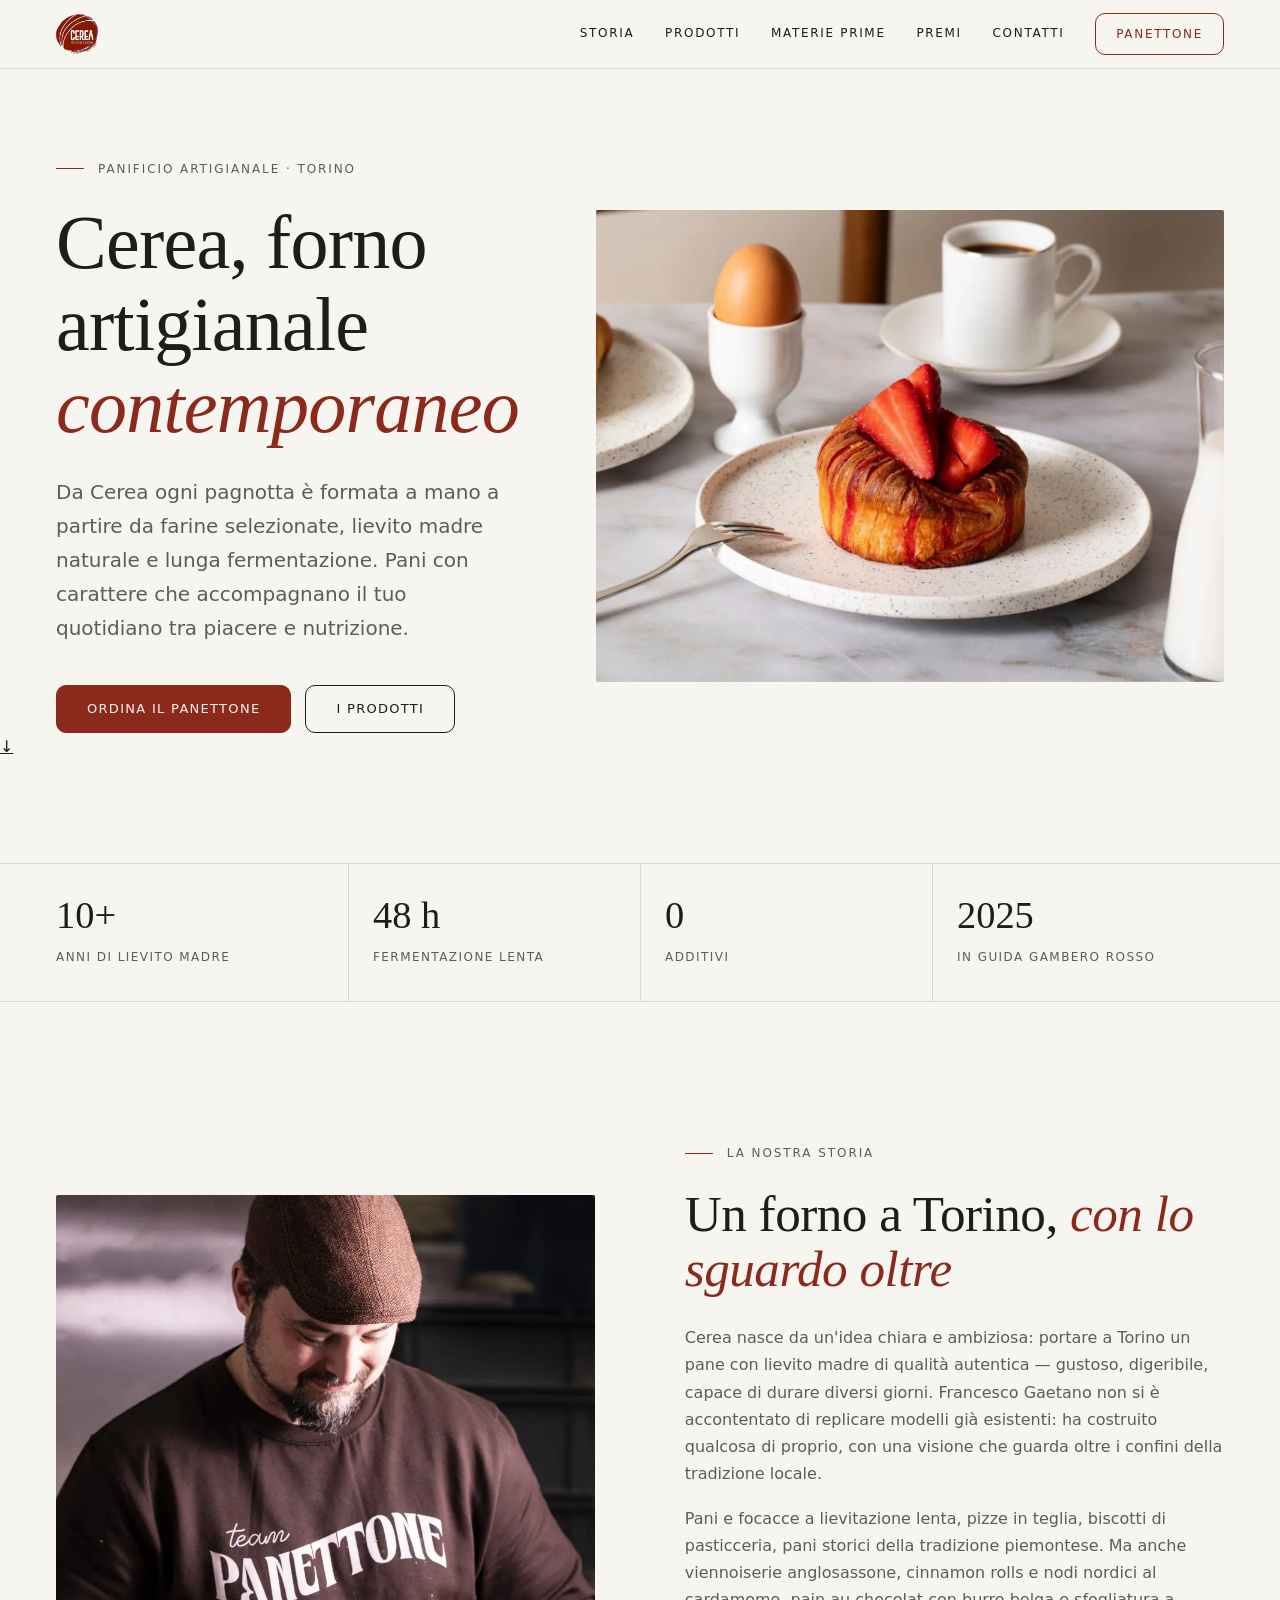
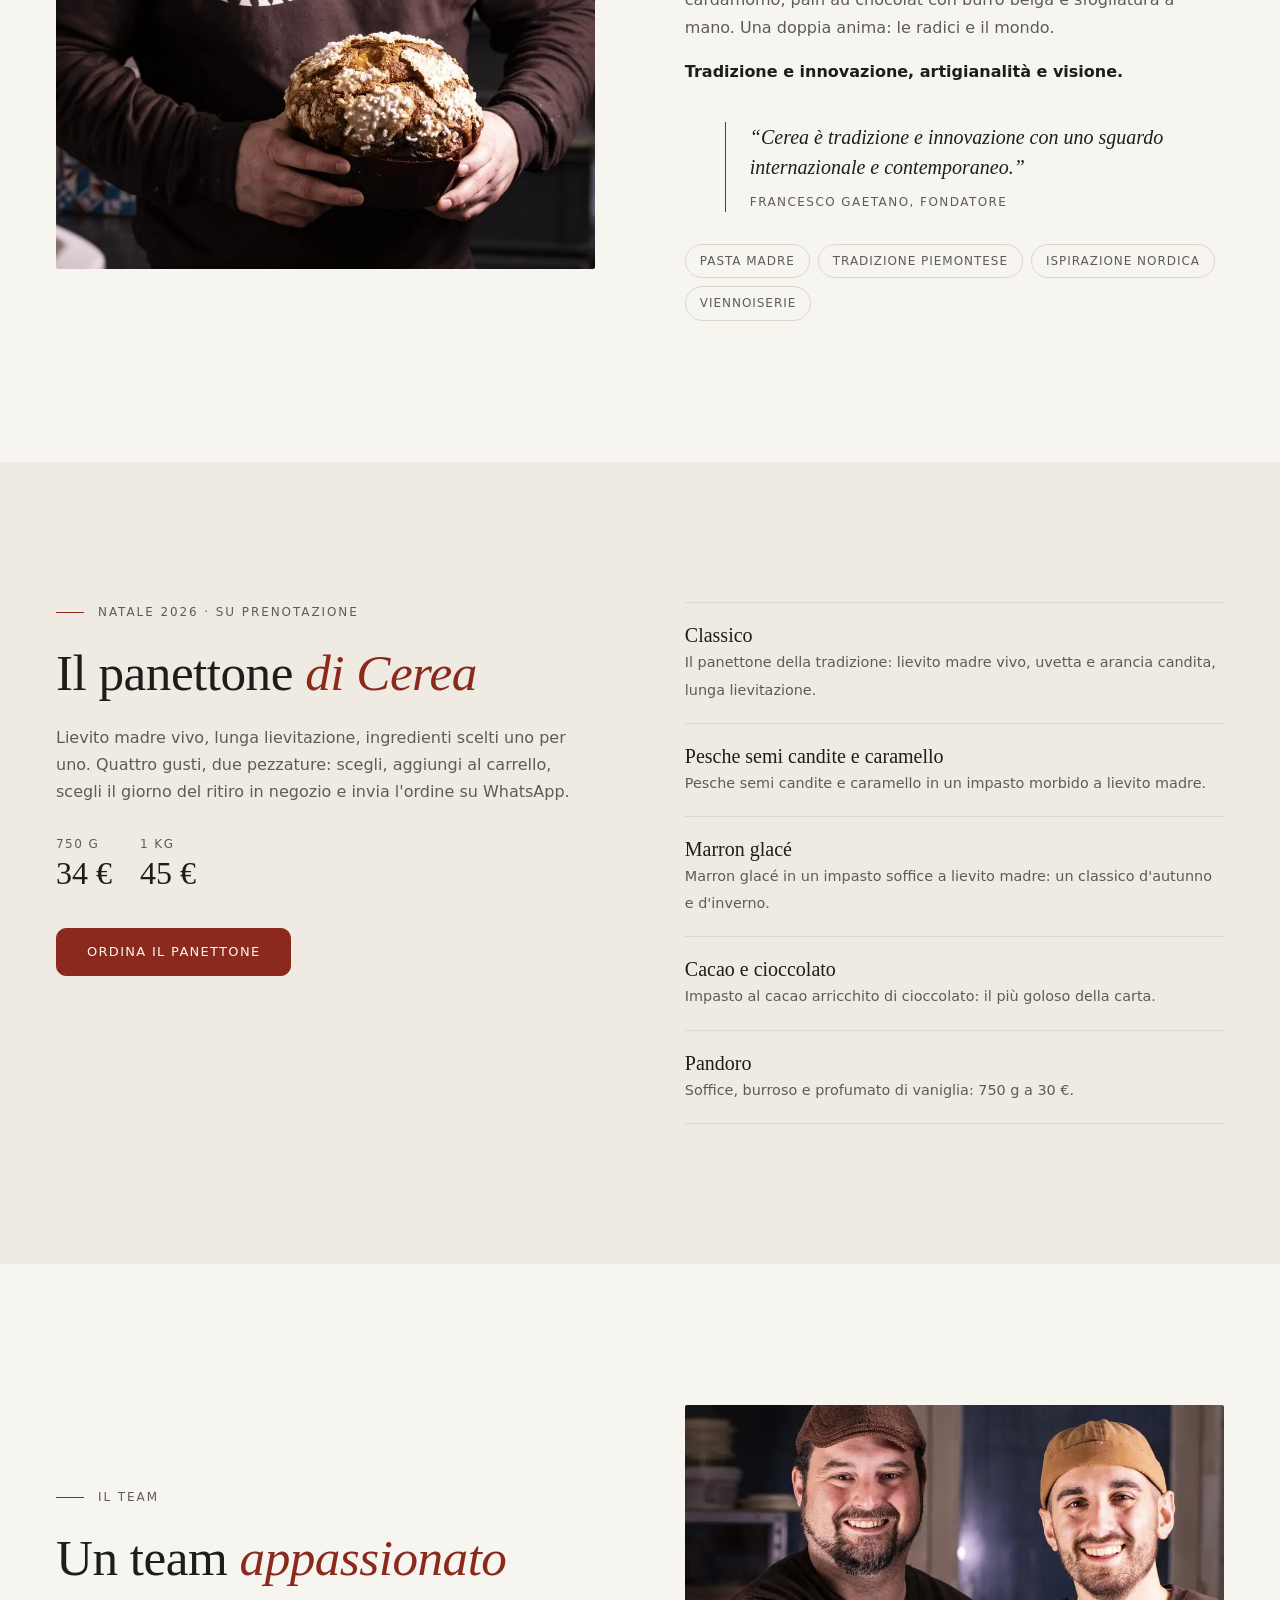
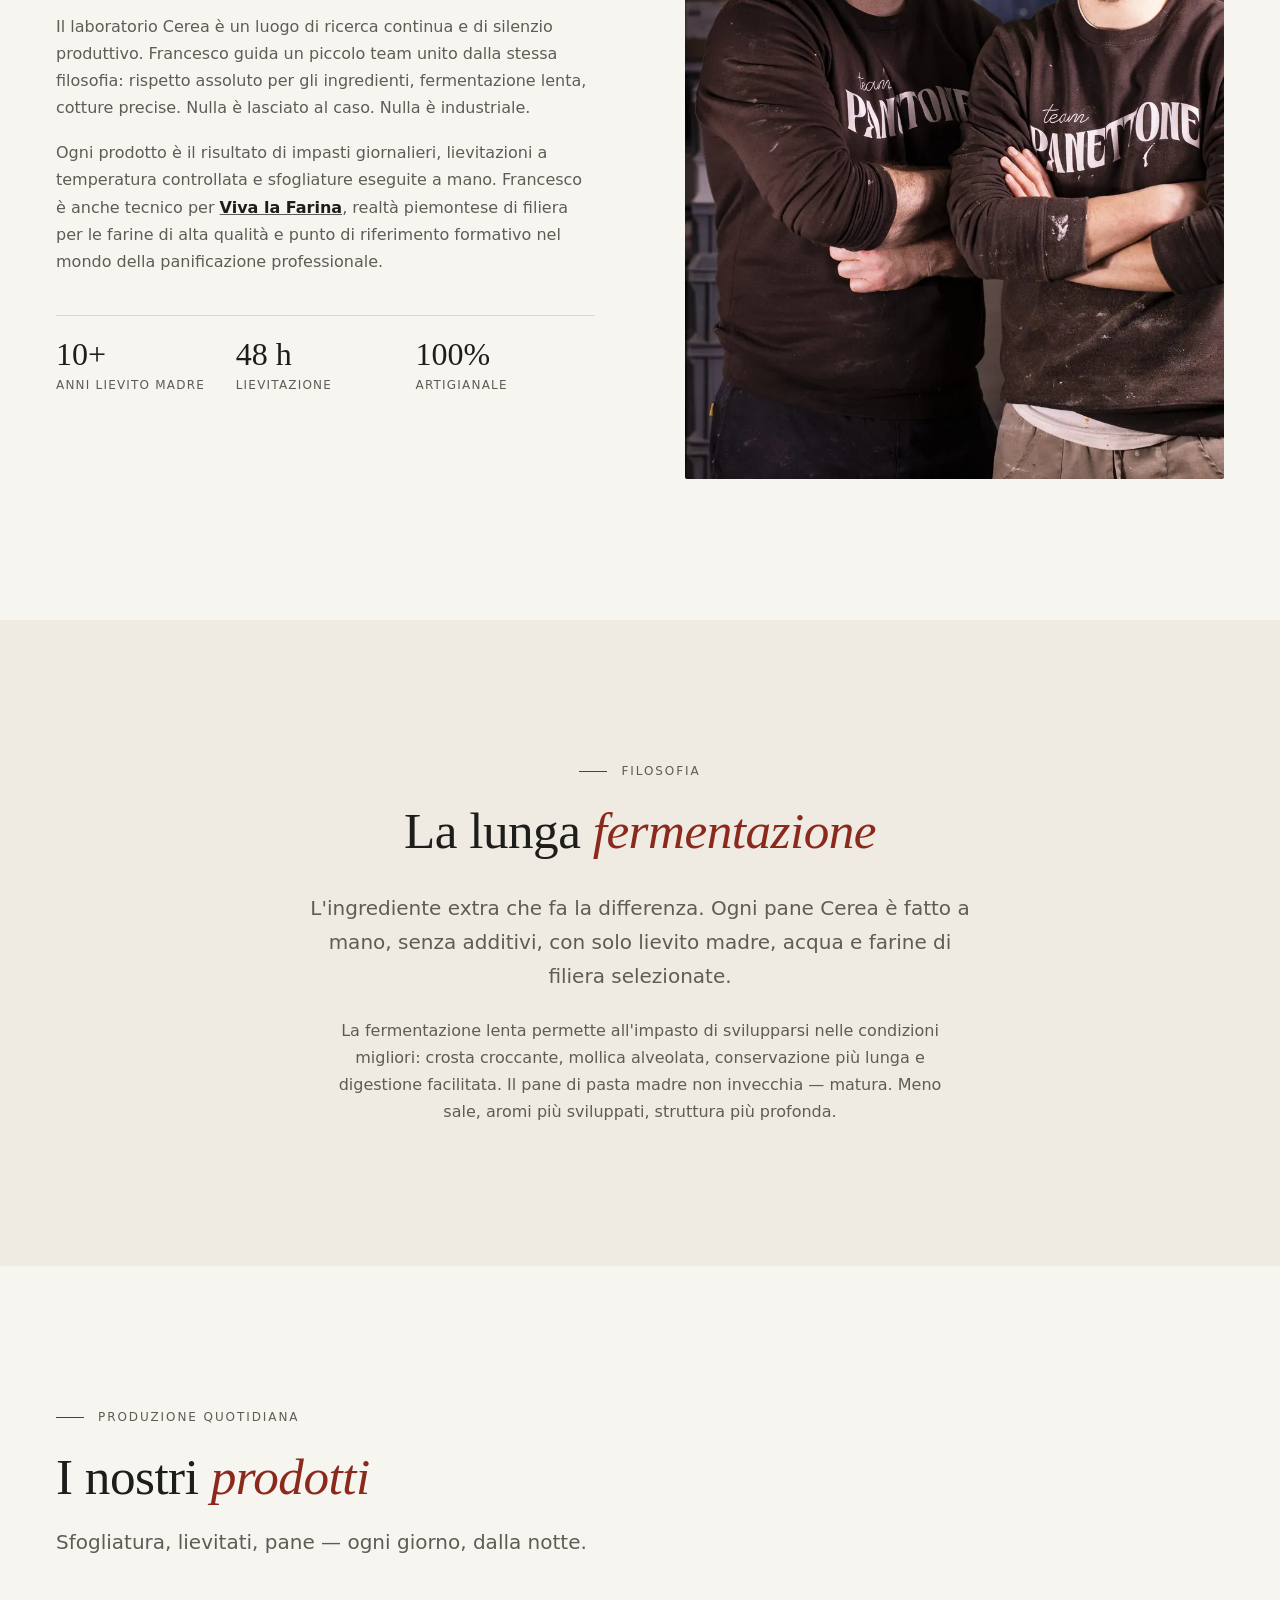
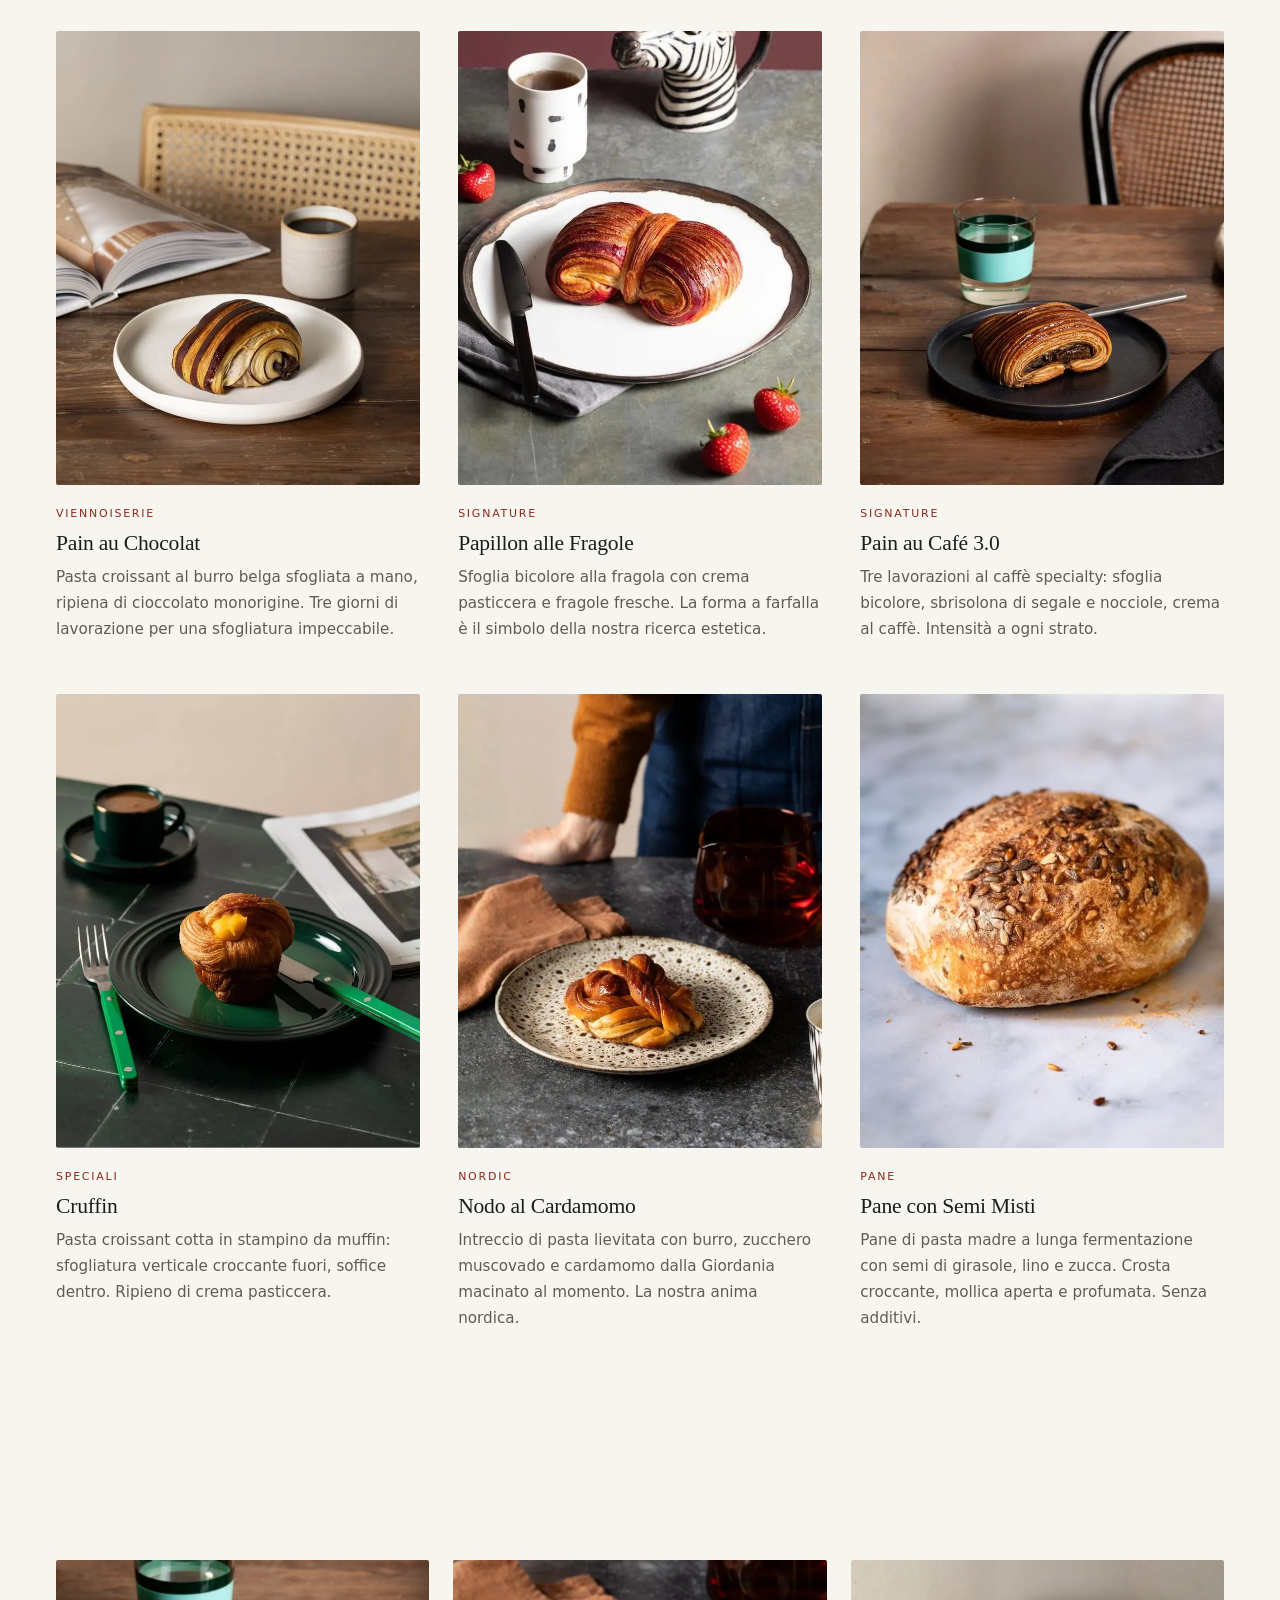
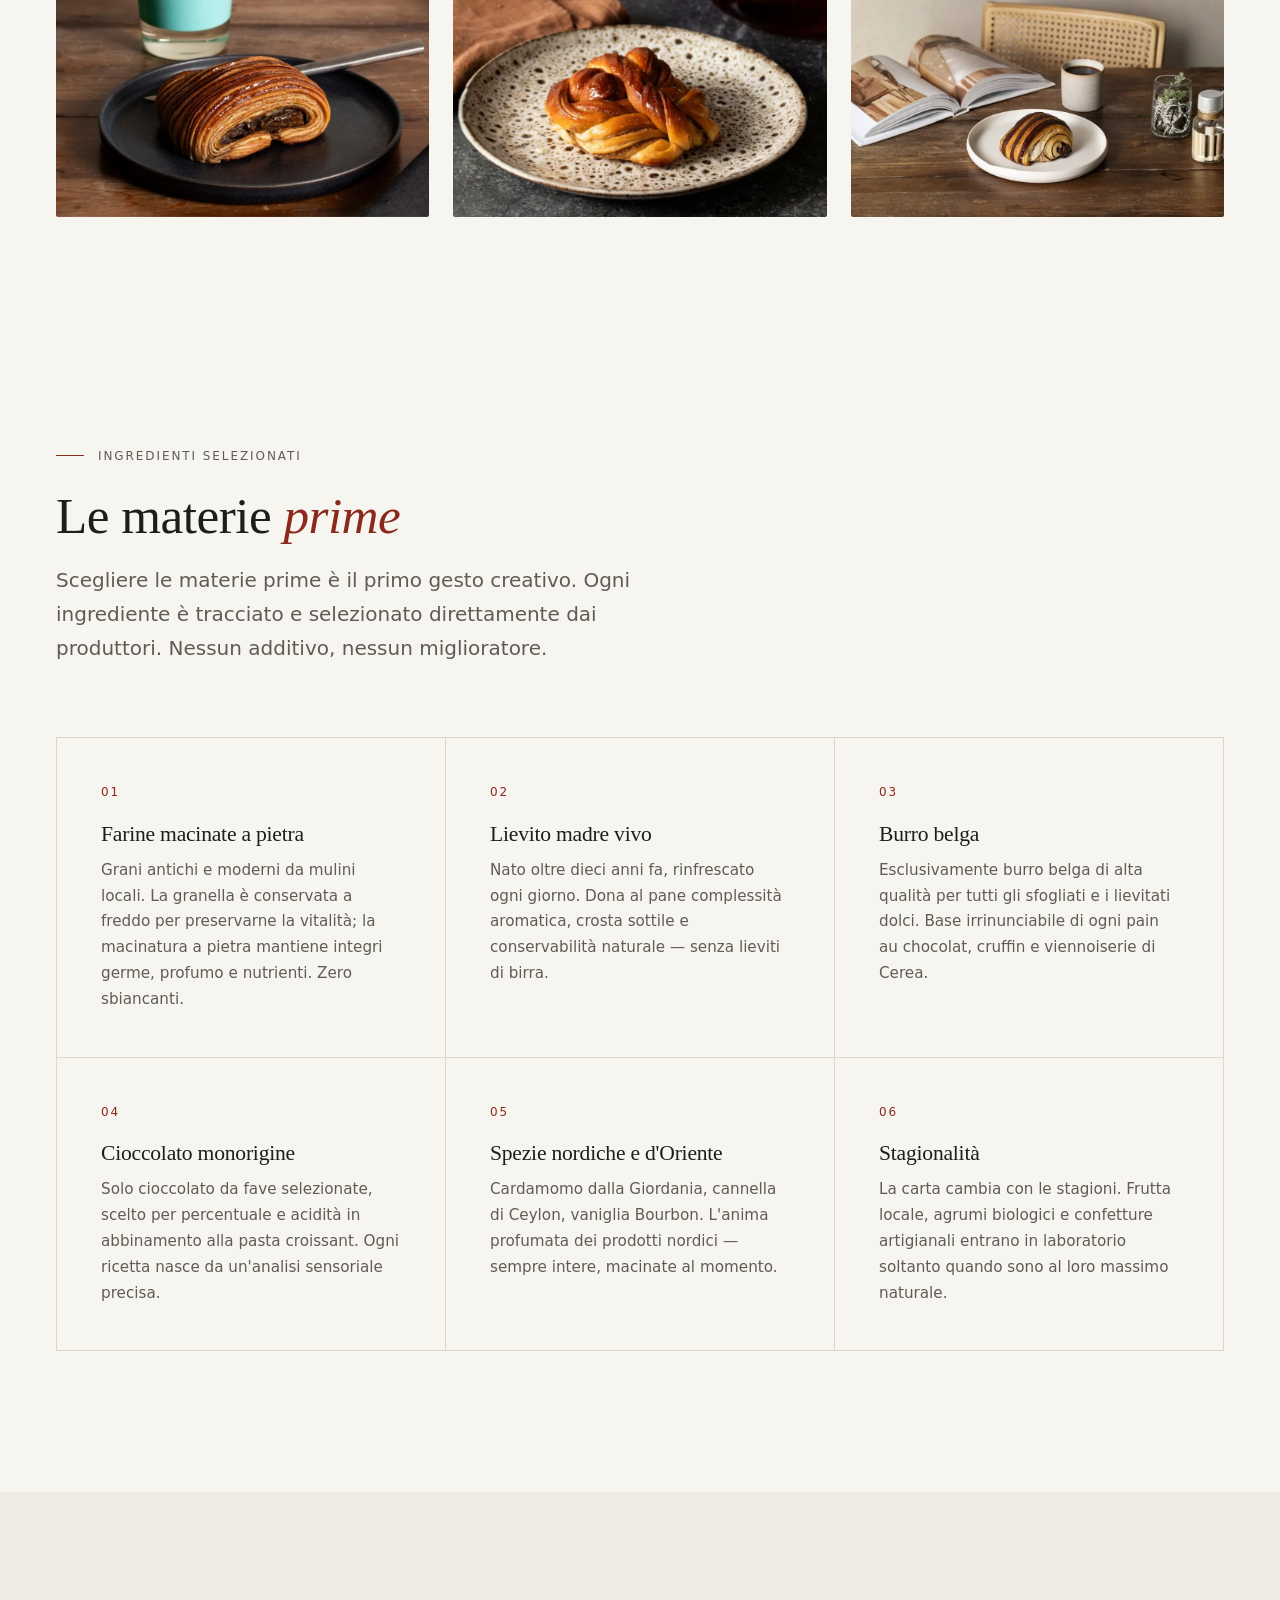
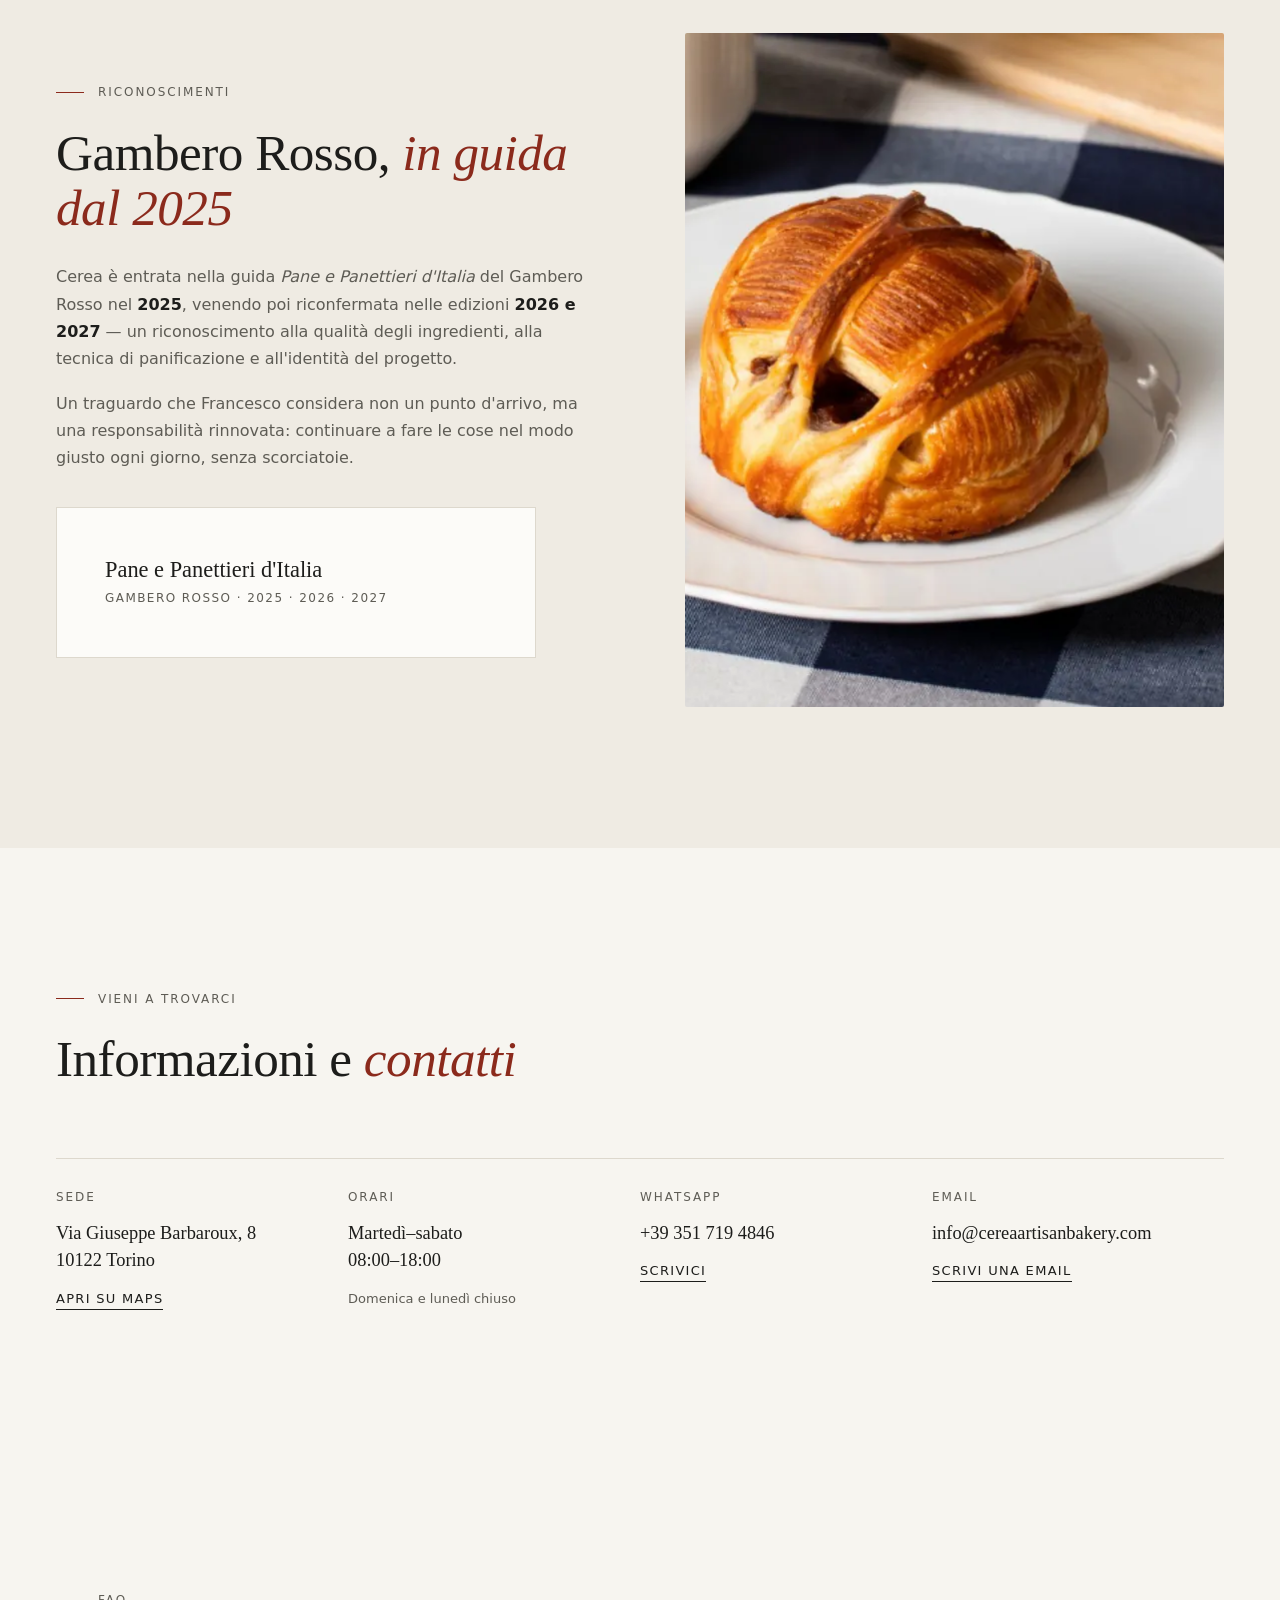
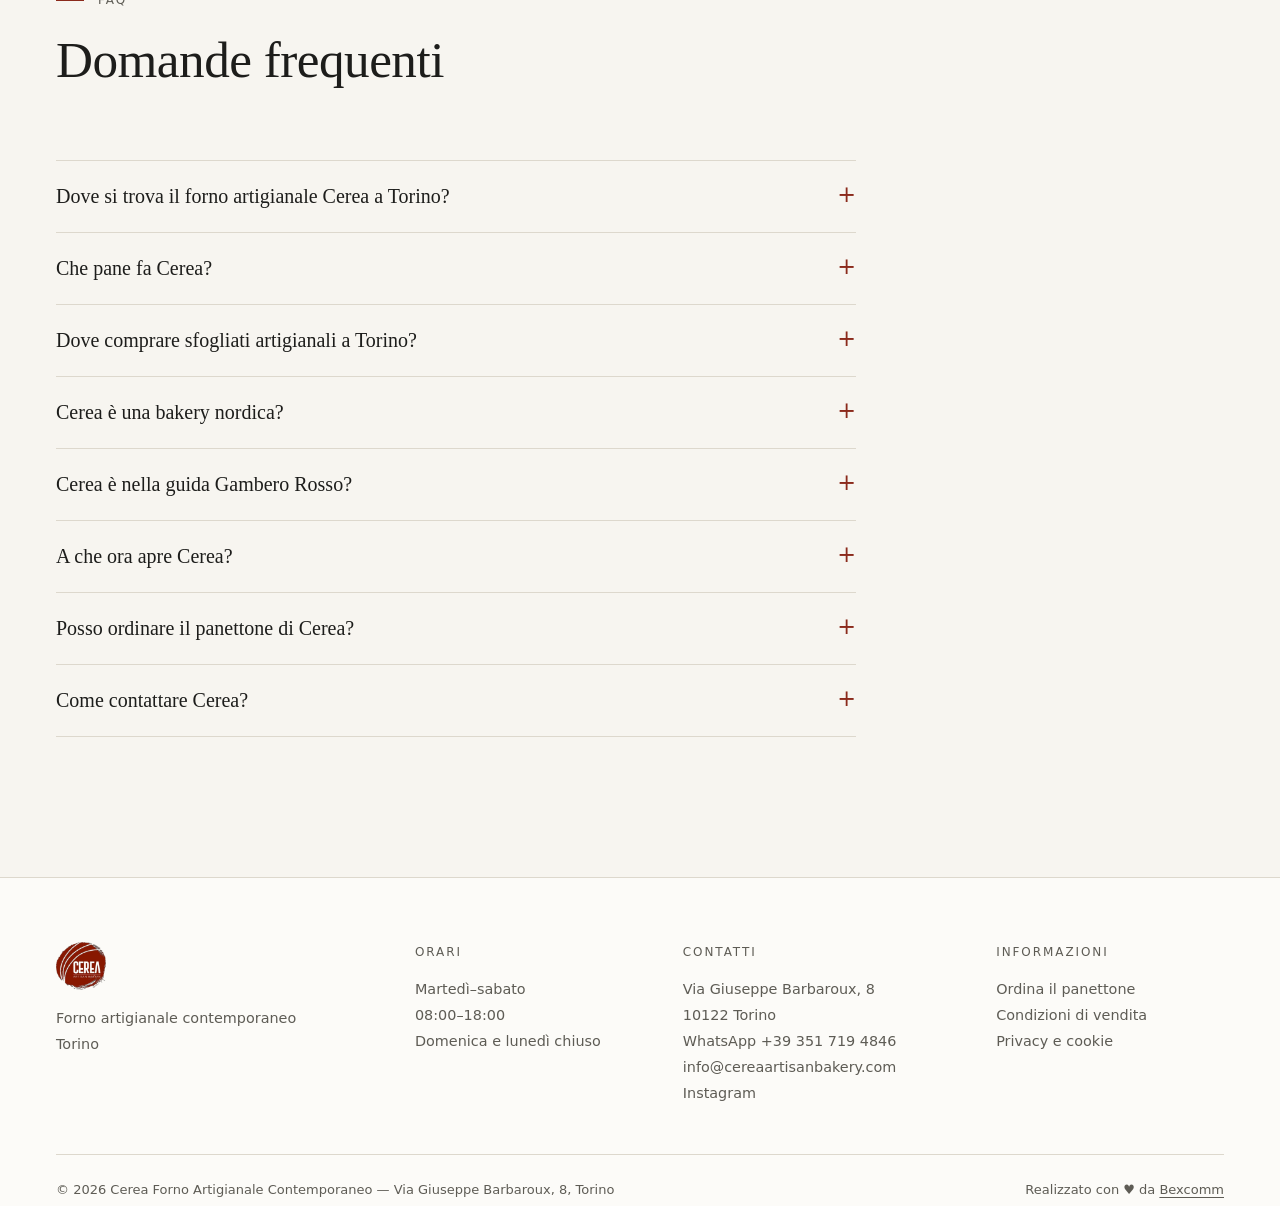
==== commit 6eaf76be: "Ripristina la pagina ordini panettone e aggiunge il pandoro 750 g a 30 € - Ripristinati panettone/, " ====
--- a/index.html
+++ b/index.html
@@ -13,9 +13,9 @@
 <link rel="icon" type="image/png" sizes="192x192" href="/img/icon-192.png">
 <link rel="apple-touch-icon" sizes="180x180" href="/img/apple-touch-icon.png">
 <link rel="me" href="https://www.instagram.com/cereaartisanbakery">
-<script src="/js/early.js?v=20261022a"></script>
-<link rel="stylesheet" href="/css/style.css?v=20261022a">
-<link rel="stylesheet" href="/css/mobile.css?v=20261022a" media="(max-width: 760px)">
+<script src="/js/early.js?v=20261110a"></script>
+<link rel="stylesheet" href="/css/style.css?v=20261110a">
+<link rel="stylesheet" href="/css/mobile.css?v=20261110a" media="(max-width: 760px)">
 
 <meta property="og:type" content="website">
 <meta property="og:site_name" content="Cerea Forno Artigianale Contemporaneo">
@@ -106,7 +106,8 @@
         "pane di pasta madre",
         "sfogliatura",
         "bakery nordica",
-        "viennoiserie"
+        "viennoiserie",
+        "panettone artigianale"
       ],
       "award": "Gambero Rosso — Pane e Panettieri d'Italia, in guida dal 2025 (riconfermato 2026 e 2027)",
       "founder": {
@@ -246,6 +247,14 @@
         },
         {
           "@type": "Question",
+          "name": "Posso ordinare il panettone di Cerea?",
+          "acceptedAnswer": {
+            "@type": "Answer",
+            "text": "Sì, su prenotazione. Quattro gusti — classico; pesche semi candite e caramello; marron glacé; cacao e cioccolato — in due pezzature: 750 g a 34 € e 1 kg a 45 €. C&#x27;è anche il pandoro da 750 g a 30 €. Ordini e ritiro in negozio dalla pagina dedicata."
+          }
+        },
+        {
+          "@type": "Question",
           "name": "Come contattare Cerea?",
           "acceptedAnswer": {
             "@type": "Answer",
@@ -270,6 +279,7 @@
       <a href="/#materie">Materie prime</a>
       <a href="/#premi">Premi</a>
       <a href="/#contatti">Contatti</a>
+      <a class="nav-cta" href="/panettone/">Panettone</a>
     </nav>
   </div>
 </header>
@@ -281,8 +291,8 @@
         <h1 class="h1" id="hero-h">Cerea, forno artigianale <em>contemporaneo</em></h1>
         <p class="lead">Da Cerea ogni pagnotta è formata a mano a partire da farine selezionate, lievito madre naturale e lunga fermentazione. Pani con carattere che accompagnano il tuo quotidiano tra piacere e nutrizione.</p>
         <div class="hero-actions">
-          <a class="btn btn--accent" href="#prodotti">Scopri i prodotti</a>
-          <a class="btn btn--ghost" href="#storia">La nostra storia</a>
+          <a class="btn btn--accent" href="/panettone/">Ordina il panettone</a>
+          <a class="btn btn--ghost" href="#prodotti">I prodotti</a>
         </div>
       </div>
       <div class="hero-media">
@@ -321,10 +331,32 @@
     </div>
   </section>
 
+  <section class="section section--sand" id="panettone" aria-labelledby="pan-h">
+    <div class="wrap promo-grid">
+      <div>
+        <p class="eyebrow">Natale 2026 · su prenotazione</p>
+        <h2 class="h2" id="pan-h">Il panettone <em>di Cerea</em></h2>
+        <div class="prose"><p>Lievito madre vivo, lunga lievitazione, ingredienti scelti uno per uno. Quattro gusti, due pezzature: scegli, aggiungi al carrello, scegli il giorno del ritiro in negozio e invia l'ordine su WhatsApp.</p></div>
+        <div class="price-row">
+          <div>750 g<b>34 €</b></div>
+          <div>1 kg<b>45 €</b></div>
+        </div>
+        <p class="mt-lg"><a class="btn btn--accent" href="/panettone/">Ordina il panettone</a></p>
+      </div>
+      <ul class="flavor-list">
+          <li><div><b>Classico</b><span>Il panettone della tradizione: lievito madre vivo, uvetta e arancia candita, lunga lievitazione.</span></div></li>
+          <li><div><b>Pesche semi candite e caramello</b><span>Pesche semi candite e caramello in un impasto morbido a lievito madre.</span></div></li>
+          <li><div><b>Marron glacé</b><span>Marron glacé in un impasto soffice a lievito madre: un classico d&#x27;autunno e d&#x27;inverno.</span></div></li>
+          <li><div><b>Cacao e cioccolato</b><span>Impasto al cacao arricchito di cioccolato: il più goloso della carta.</span></div></li>
+          <li><div><b>Pandoro</b><span>Soffice, burroso e profumato di vaniglia: 750 g a 30 €.</span></div></li>
+      </ul>
+    </div>
+  </section>
+
   <section class="section" id="team" aria-labelledby="team-h">
     <div class="wrap split split--flip">
       <div class="split-media">
-        <img src="/img/team-cerea.webp" alt="Il team di Cerea in laboratorio" width="900" height="1350" loading="lazy" decoding="async">
+        <img src="/img/team-cerea.webp" alt="Il team di Cerea in laboratorio con le magliette Team Panettone" width="900" height="1350" loading="lazy" decoding="async">
       </div>
       <div class="split-text">
         <p class="eyebrow">Il team</p>
@@ -468,6 +500,7 @@
       <details><summary>Cerea è una bakery nordica?</summary><p>Sì. Il nodo al cardamomo, con cardamomo dalla Giordania e zucchero muscovado, è il lievitato nordico simbolo di Cerea. L&#x27;offerta unisce tradizione scandinava e viennoiserie francese.</p></details>
       <details><summary>Cerea è nella guida Gambero Rosso?</summary><p>Sì. Cerea è entrata nella guida Pane e Panettieri d&#x27;Italia del Gambero Rosso nel 2025 ed è stata riconfermata nelle edizioni 2026 e 2027.</p></details>
       <details><summary>A che ora apre Cerea?</summary><p>Cerea apre alle 08:00 dal martedì al sabato e chiude alle 18:00. Domenica e lunedì è chiuso.</p></details>
+      <details><summary>Posso ordinare il panettone di Cerea?</summary><p>Sì, su prenotazione. Quattro gusti — classico; pesche semi candite e caramello; marron glacé; cacao e cioccolato — in due pezzature: 750 g a 34 € e 1 kg a 45 €. Ordini e ritiro in negozio dalla pagina dedicata.</p></details>
       <details><summary>Come contattare Cerea?</summary><p>Su WhatsApp al +39 351 719 4846, via email a info@cereaartisanbakery.com oppure di persona in Via Giuseppe Barbaroux 8, Torino.</p></details>
       </div>
     </div>
@@ -499,6 +532,8 @@
       <div>
         <h2>Informazioni</h2>
         <ul>
+          <li><a href="/panettone/">Ordina il panettone</a></li>
+          <li><a href="/condizioni-di-vendita/">Condizioni di vendita</a></li>
           <li><a href="/privacy/">Privacy e cookie</a></li>
         </ul>
       </div>
@@ -509,6 +544,6 @@
     </div>
   </div>
 </footer>
-<script src="/js/site.js?v=20261022a" defer></script>
+<script src="/js/site.js?v=20261110a" defer></script>
 </body>
 </html>
--- a/css/style.css
+++ b/css/style.css
@@ -152,6 +152,16 @@
 .mini-stats b { display: block; font-family: var(--serif); font-weight: 400; font-size: 2rem; line-height: 1; }
 .mini-stats span { font-size: .75rem; letter-spacing: .1em; text-transform: uppercase; color: var(--muted); }
 
+/* Panettone promo */
+.promo-grid { display: grid; grid-template-columns: 1fr 1fr; gap: clamp(32px, 7vw, 112px); align-items: start; }
+.flavor-list { border-top: 1px solid var(--line); }
+.flavor-list li { display: flex; justify-content: space-between; gap: 24px; padding: 20px 0; border-bottom: 1px solid var(--line); }
+.flavor-list b { font-family: var(--serif); font-weight: 400; font-size: 1.25rem; line-height: 1.25; display: block; }
+.flavor-list span { font-size: .9rem; color: var(--muted); }
+.price-row { display: flex; gap: 28px; margin-top: 28px; flex-wrap: wrap; }
+.price-row div { font-size: .75rem; letter-spacing: .12em; text-transform: uppercase; color: var(--muted); }
+.price-row b { display: block; font-family: var(--serif); font-weight: 400; font-size: 2rem; letter-spacing: 0; text-transform: none; color: var(--ink); line-height: 1.2; }
+
 /* Prodotti */
 .section-head { max-width: 40em; margin-bottom: clamp(40px, 6vw, 72px); }
 .section-head .lead { margin-top: 20px; }
@@ -201,11 +211,139 @@
 .footer-bottom { display: flex; flex-wrap: wrap; justify-content: space-between; gap: 12px; padding-top: 24px; border-top: 1px solid var(--line); font-size: .8125rem; color: var(--muted); }
 .footer-bottom a { text-decoration: underline; text-underline-offset: 3px; }
 
-/* Testata delle pagine interne */
+/* ───── Pagina panettone ───── */
 .page-head { padding-block: clamp(48px, 8vw, 104px) clamp(32px, 5vw, 64px); }
 .page-head .h1 { margin-bottom: 24px; }
-
-/* FAQ */
+.facts-inline { display: flex; flex-wrap: wrap; gap: 8px 32px; margin-top: 32px; font-size: .875rem; color: var(--muted); }
+.facts-inline li::before { content: "—"; color: var(--accent); margin-right: 10px; }
+
+.shop { padding-block: clamp(48px, 6vw, 88px) var(--section); }
+.shop-head { display: flex; align-items: baseline; justify-content: space-between; gap: 24px; flex-wrap: wrap; margin-bottom: 28px; }
+.shop-head h2 { font-size: .75rem; font-weight: 500; letter-spacing: .16em; text-transform: uppercase; color: var(--muted); }
+.flavor-grid { display: grid; grid-template-columns: 1fr; gap: clamp(16px, 2.4vw, 28px); }
+.flavor { display: grid; grid-template-columns: minmax(200px, 300px) 1fr; background: var(--paper); border: 1px solid var(--line); border-radius: 14px; overflow: hidden; transition: border-color .25s; }
+.flavor.has-items { border-color: var(--accent); }
+.flavor-photo { position: relative; background: var(--sand); min-height: 260px; }
+.flavor-photo img { position: absolute; inset: 0; width: 100%; height: 100%; object-fit: cover; }
+.photo-slot { position: absolute; inset: 0; display: grid; place-items: center; border-right: 1px dashed var(--line); background: repeating-linear-gradient(135deg, var(--sand) 0 12px, #ebe6dc 12px 24px); }
+.photo-slot span { font-size: .75rem; letter-spacing: .14em; text-transform: uppercase; color: var(--muted); background: var(--paper); padding: 8px 14px; border: 1px solid var(--line); }
+.flavor-main { display: flex; flex-direction: column; gap: 22px; padding: clamp(24px, 3vw, 36px); }
+.flavor .h3 { font-size: 1.55rem; margin-bottom: 8px; }
+.flavor p { color: var(--muted); font-size: .95rem; }
+.flavor-body { flex: 1; }
+.size-picker { border: 0; padding: 0; margin: 0; min-width: 0; }
+.size-picker legend { font-size: .75rem; font-weight: 500; letter-spacing: .12em; text-transform: uppercase; color: var(--muted); margin-bottom: 10px; padding: 0; }
+.seg { display: inline-grid; grid-template-columns: 1fr 1fr; gap: 4px; padding: 4px; background: var(--sand); border-radius: 12px; max-width: 100%; }
+.seg--single { grid-template-columns: 1fr; }
+.seg label { position: relative; display: block; }
+.seg input { position: absolute; opacity: 0; inset: 0; width: 100%; height: 100%; margin: 0; cursor: pointer; }
+.seg .opt { display: flex; align-items: baseline; justify-content: center; gap: 10px; min-height: 44px; align-items: center; padding: 0 26px; border-radius: 9px; color: var(--muted); transition: background .25s var(--ease), color .25s var(--ease), box-shadow .25s var(--ease); white-space: nowrap; }
+.seg .opt b { font-family: var(--serif); font-weight: 400; font-size: 1.15rem; color: inherit; }
+.seg .opt span { font-size: .875rem; }
+.seg label:hover .opt { color: var(--ink); }
+.seg input:checked + .opt { background: var(--paper); color: var(--ink); box-shadow: 0 1px 2px rgba(29, 29, 27, .12), 0 4px 12px rgba(29, 29, 27, .08); }
+.seg input:focus-visible + .opt { outline: 2px solid var(--accent); outline-offset: 2px; }
+.flavor-foot { display: flex; align-items: center; justify-content: space-between; gap: 16px; flex-wrap: wrap; }
+.in-cart { font-size: .8125rem; color: var(--accent); min-height: 1.4em; }
+
+/* Parte alta pagina panettone: solo tipografia */
+.pan-top { background: var(--sand); border-bottom: 1px solid var(--line); padding-top: clamp(56px, 9vw, 120px); text-align: center; }
+.eyebrow--center { justify-content: center; }
+.eyebrow--center::after { content: ""; width: 28px; height: 1px; background: var(--accent); }
+.pan-top .h1 { font-size: clamp(2.6rem, 6.6vw, 5.5rem); line-height: 1.04; max-width: 11em; margin: 0 auto 28px; }
+.pan-top .h1 em { white-space: nowrap; }
+.pan-top .lead { margin: 0 auto; max-width: 31em; }
+.pan-top-cta { margin: 40px 0 0; padding-bottom: clamp(56px, 8vw, 104px); }
+
+/* Barra carrello */
+.cart-bar {
+  position: fixed; left: 50%; bottom: calc(16px + env(safe-area-inset-bottom)); z-index: 90;
+  width: min(720px, calc(100% - 2 * var(--gutter) + 16px)); transform: translateX(-50%);
+  display: flex; align-items: center; justify-content: space-between; gap: 16px;
+  padding: 10px 10px 10px 24px; background: var(--ink); color: var(--bg); border-radius: 14px;
+  box-shadow: 0 12px 40px rgba(29, 29, 27, .28);
+}
+.cart-bar small { display: block; font-size: .7rem; letter-spacing: .12em; text-transform: uppercase; opacity: .72; }
+.cart-bar b { font-family: var(--serif); font-weight: 400; font-size: 1.35rem; line-height: 1.2; }
+.cart-bar .btn { background: var(--bg); color: var(--ink); border-color: var(--bg); min-height: 44px; padding: 0 22px; }
+.cart-bar .btn:hover { background: var(--accent); border-color: var(--accent); color: var(--bg); }
+body.has-cart { padding-bottom: 96px; }
+
+/* Checkout: pannello a passi */
+dialog.sheet {
+  position: fixed; inset: 0 0 0 auto; margin: 0; padding: 0; border: 0; background: var(--paper); color: var(--ink);
+  width: min(520px, 100vw); max-width: 100vw; height: 100vh; height: 100dvh; max-height: none;
+  box-shadow: -16px 0 60px rgba(29, 29, 27, .18);
+}
+dialog.sheet[open] { display: flex; flex-direction: column; animation: sheet-in .35s var(--ease); }
+dialog.sheet::backdrop { background: rgba(29, 29, 27, .5); }
+@keyframes sheet-in { from { transform: translateX(32px); opacity: 0; } to { transform: none; opacity: 1; } }
+body.modal-open { overflow: hidden; }
+
+.sheet-head { display: flex; align-items: center; justify-content: space-between; padding: 18px 24px; border-bottom: 1px solid var(--line); flex: none; }
+.sheet-head h2 { font-family: var(--serif); font-weight: 400; font-size: 1.35rem; }
+.icon-btn { width: 44px; height: 44px; margin-right: -10px; display: grid; place-items: center; background: none; border: 0; cursor: pointer; font-size: 1.6rem; line-height: 1; color: var(--ink); }
+.icon-btn:hover { color: var(--accent); }
+.steps { display: grid; grid-template-columns: repeat(3, 1fr); gap: 8px; padding: 16px 24px 0; flex: none; }
+.steps li { border-top: 2px solid var(--line); padding-top: 8px; font-size: .75rem; font-weight: 500; letter-spacing: .1em; text-transform: uppercase; color: var(--muted); }
+.steps li.done { border-top-color: var(--ink); color: var(--ink); }
+.steps li[aria-current="step"] { border-top-color: var(--accent); color: var(--accent); }
+.sheet form { flex: 1; min-height: 0; display: flex; flex-direction: column; }
+.sheet-body { flex: 1; min-height: 0; overflow-y: auto; padding: 20px 24px; overscroll-behavior: contain; }
+.sheet-foot { flex: none; display: flex; gap: 12px; padding: 16px 24px calc(16px + env(safe-area-inset-bottom)); border-top: 1px solid var(--line); background: var(--paper); }
+.sheet-foot .btn { flex: 1; padding: 0 14px; letter-spacing: .08em; text-align: center; }
+.sheet-foot .btn--ghost { flex: 0 0 auto; }
+.step h3 { font-family: var(--serif); font-weight: 400; font-size: 1.4rem; line-height: 1.2; margin-bottom: 14px; }
+.step h3:focus { outline: none; }
+.step > .small { margin: -6px 0 16px; }
+
+.cart-empty { padding: 24px 0; color: var(--muted); display: grid; gap: 16px; justify-items: start; }
+.cart-lines { border-top: 1px solid var(--line); }
+.cart-line { display: grid; grid-template-columns: 1fr auto; grid-template-areas: "name total" "size qty"; gap: 4px 16px; padding: 14px 0; border-bottom: 1px solid var(--line); align-items: center; }
+.cart-line .name { grid-area: name; font-family: var(--serif); font-size: 1.1rem; line-height: 1.3; }
+.cart-line .size { grid-area: size; font-size: .8125rem; color: var(--muted); }
+.cart-line .line-total { grid-area: total; font-family: var(--serif); font-size: 1.1rem; text-align: right; }
+.cart-line .qty { grid-area: qty; justify-self: end; }
+.qty { display: inline-flex; align-items: center; border: 1px solid var(--line); border-radius: 10px; background: var(--bg); }
+.qty button { width: 44px; height: 44px; border-radius: 9px; font-family: var(--sans); background: none; border: 0; cursor: pointer; font-size: 1.15rem; }
+.qty button:hover:not(:disabled) { color: var(--accent); }
+.qty button:disabled { opacity: .35; cursor: not-allowed; }
+.qty output { min-width: 28px; text-align: center; font-variant-numeric: tabular-nums; }
+.cart-total { display: flex; justify-content: space-between; align-items: baseline; padding: 20px 0 0; }
+.cart-total span { font-size: .75rem; letter-spacing: .16em; text-transform: uppercase; color: var(--muted); }
+.cart-total b { font-family: var(--serif); font-weight: 400; font-size: 2rem; }
+
+.fields { display: grid; gap: 14px; }
+.field { display: grid; gap: 6px; }
+.field label, .field legend { font-size: .75rem; font-weight: 500; letter-spacing: .12em; text-transform: uppercase; color: var(--muted); }
+.field input, .field select, .field textarea {
+  width: 100%; min-height: 48px; padding: 10px 14px; background: var(--bg); border: 1px solid var(--line);
+  border-radius: var(--radius); transition: border-color .2s;
+}
+.field textarea { min-height: 84px; resize: vertical; }
+.field input:focus, .field select:focus, .field textarea:focus { border-color: var(--accent); outline: none; box-shadow: 0 0 0 3px rgba(139, 42, 28, .12); }
+.field .hint { font-size: .8125rem; color: var(--muted); }
+.field .error { font-size: .8125rem; color: var(--err); }
+.field.invalid input, .field.invalid select { border-color: var(--err); }
+.row-2 { display: grid; grid-template-columns: 1fr 1fr; gap: 14px; }
+.check { display: flex; gap: 12px; align-items: flex-start; font-size: .875rem; color: var(--muted); line-height: 1.5; }
+.check input { margin-top: 3px; width: 20px; height: 20px; accent-color: var(--accent); flex: none; }
+.check a { color: var(--ink); }
+.error.block { display: block; font-size: .8125rem; color: var(--err); margin-top: 8px; }
+.form-note { font-size: .8125rem; color: var(--muted); line-height: 1.55; }
+.alert { padding: 14px 16px; border: 1px solid var(--err); color: var(--err); font-size: .9rem; border-radius: var(--radius); margin-top: 16px; }
+.review { padding: 8px 16px; background: var(--bg); border: 1px solid var(--line); border-radius: var(--radius); margin: 0 0 16px; display: grid; font-size: .875rem; }
+.review > div { padding: 2px 0; }
+.review div { display: flex; justify-content: space-between; gap: 16px; align-items: baseline; }
+.review dt { color: var(--muted); }
+.review dd { text-align: right; }
+.review button { background: none; border: 0; padding: 8px 0 8px 12px; cursor: pointer; font-size: .75rem; letter-spacing: .1em; text-transform: uppercase; color: var(--accent); text-decoration: underline; text-underline-offset: 3px; }
+
+.done { flex: 1; min-height: 0; display: flex; flex-direction: column; }
+.done .sheet-body h3 { font-family: var(--serif); font-weight: 400; font-size: 1.5rem; line-height: 1.25; margin-bottom: 10px; }
+.done .summary { margin: 20px 0 0; padding: 16px; background: var(--bg); border: 1px solid var(--line); white-space: pre-line; font-size: .875rem; line-height: 1.65; border-radius: var(--radius); }
+.done .sheet-foot { flex-direction: column; }
+
 .faq { max-width: 50em; }
 .faq details { border-top: 1px solid var(--line); padding: 22px 0; }
 .faq details:last-child { border-bottom: 1px solid var(--line); }
@@ -231,7 +369,7 @@
 
 /* Responsive */
 @media (max-width: 960px) {
-  .hero-grid, .split { grid-template-columns: 1fr; }
+  .hero-grid, .split, .promo-grid { grid-template-columns: 1fr; }
   .hero-media { order: -1; }
   .split--flip .split-media { order: 0; }
   .split-media img { aspect-ratio: 4 / 3; }
@@ -259,6 +397,13 @@
 @media (max-width: 560px) {
   .product-grid, .grid-6, .footer-grid { grid-template-columns: 1fr; }
   .contact-grid { grid-template-columns: 1fr; }
+  .row-2 { grid-template-columns: 1fr; }
+  .flavor { grid-template-columns: 1fr; }
+  .flavor-photo { min-height: 0; aspect-ratio: 4 / 3; }
+  .photo-slot { border-right: 0; }
+  dialog.sheet { width: 100vw; box-shadow: none; }
+  .cart-bar { width: calc(100% - 24px); padding-left: 18px; }
+  .cart-bar b { font-size: 1.2rem; }
   .mini-stats { grid-template-columns: 1fr 1fr 1fr; }
 }
 @media (prefers-reduced-motion: reduce) {
@@ -286,6 +431,10 @@
 .note-toggle summary span { color: var(--muted); text-transform: none; letter-spacing: 0; font-weight: 400; }
 .note-toggle .field { margin-top: 6px; }
 
+.btn--pill { background: var(--accent); border-color: var(--accent); color: #fff; text-transform: none; letter-spacing: .02em; font-size: .975rem; font-weight: 500; padding: 0 28px; box-shadow: 0 6px 16px rgba(139, 42, 28, .22); transition: background .25s var(--ease), border-color .25s var(--ease), box-shadow .25s var(--ease), transform .15s var(--ease); }
+.btn--pill:hover { background: var(--accent-ink); border-color: var(--accent-ink); box-shadow: 0 8px 20px rgba(139, 42, 28, .28); }
+.btn--pill:active { transform: translateY(1px); }
+.btn--pill.is-added { background: var(--ok); border-color: var(--ok); box-shadow: 0 6px 16px rgba(63, 107, 74, .25); }
 
 /* Barra rapida: solo mobile (stili in mobile.css) */
 .dock { display: none; }
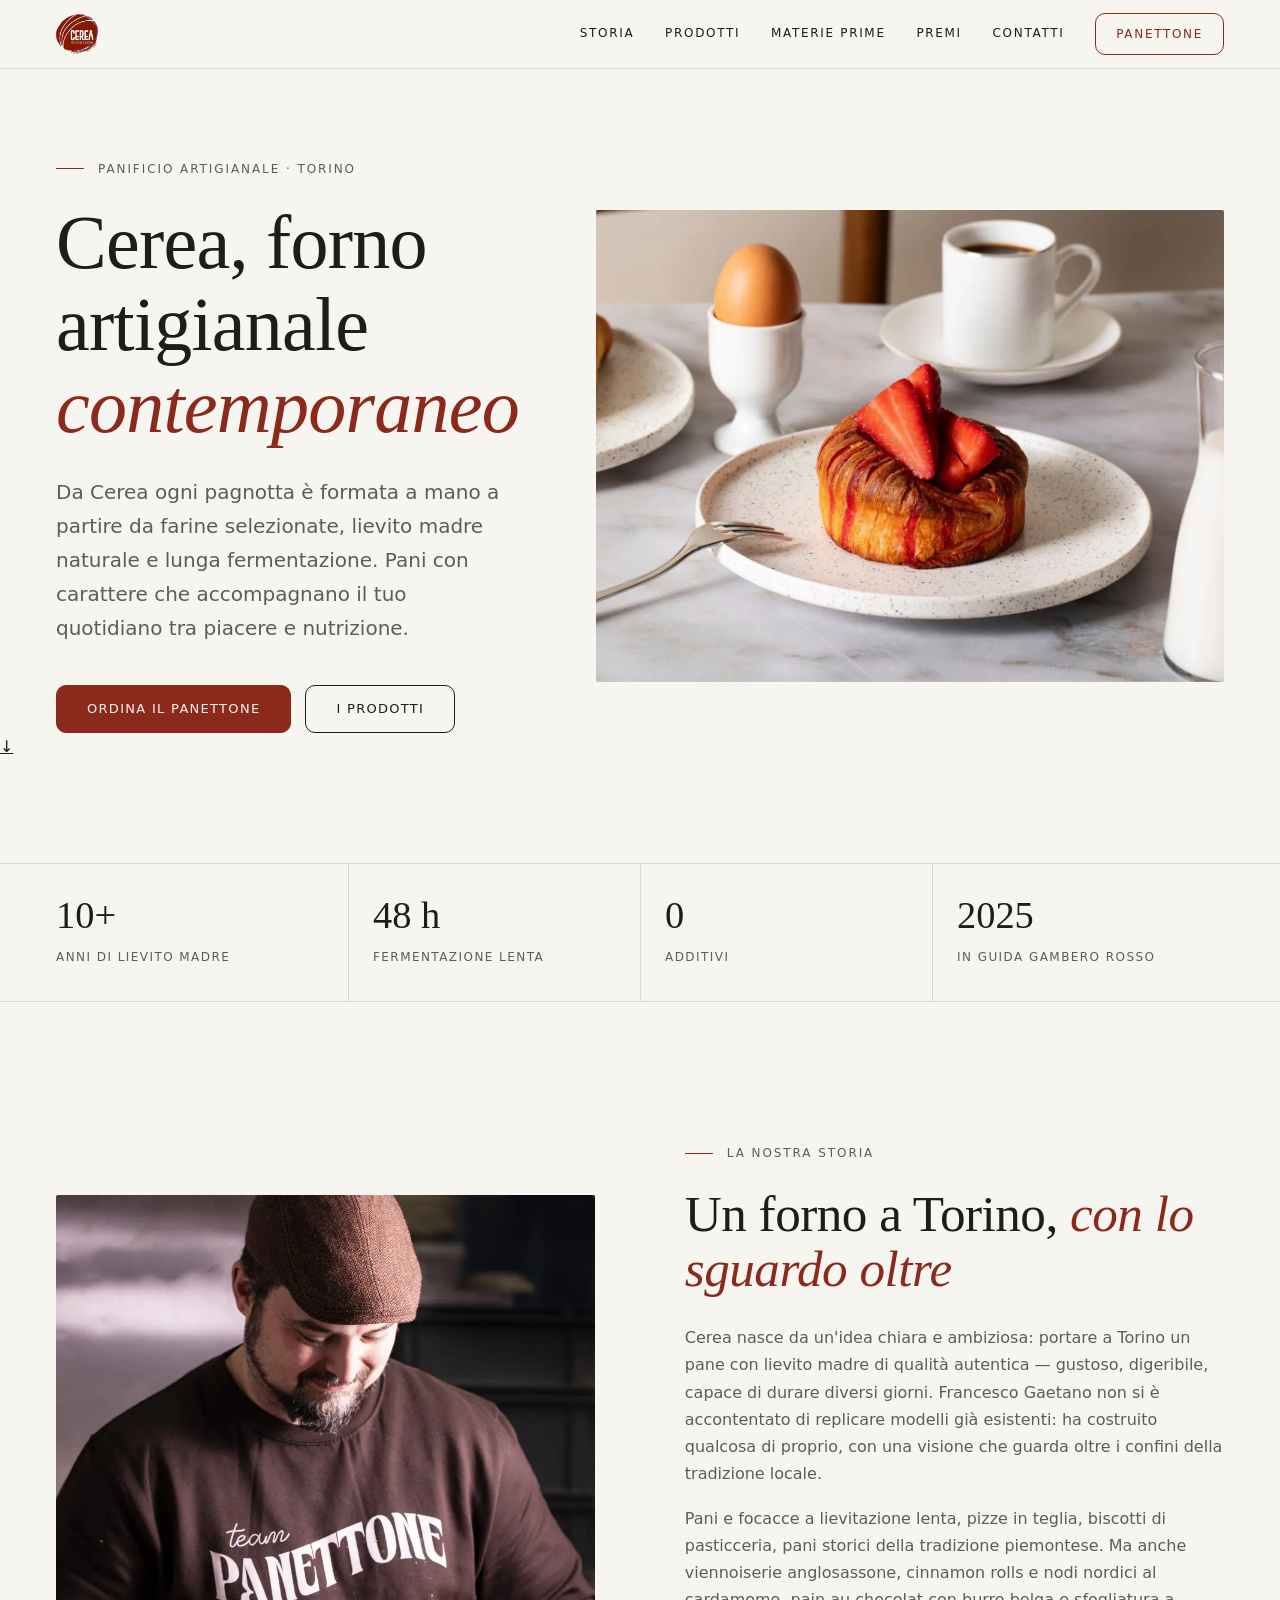
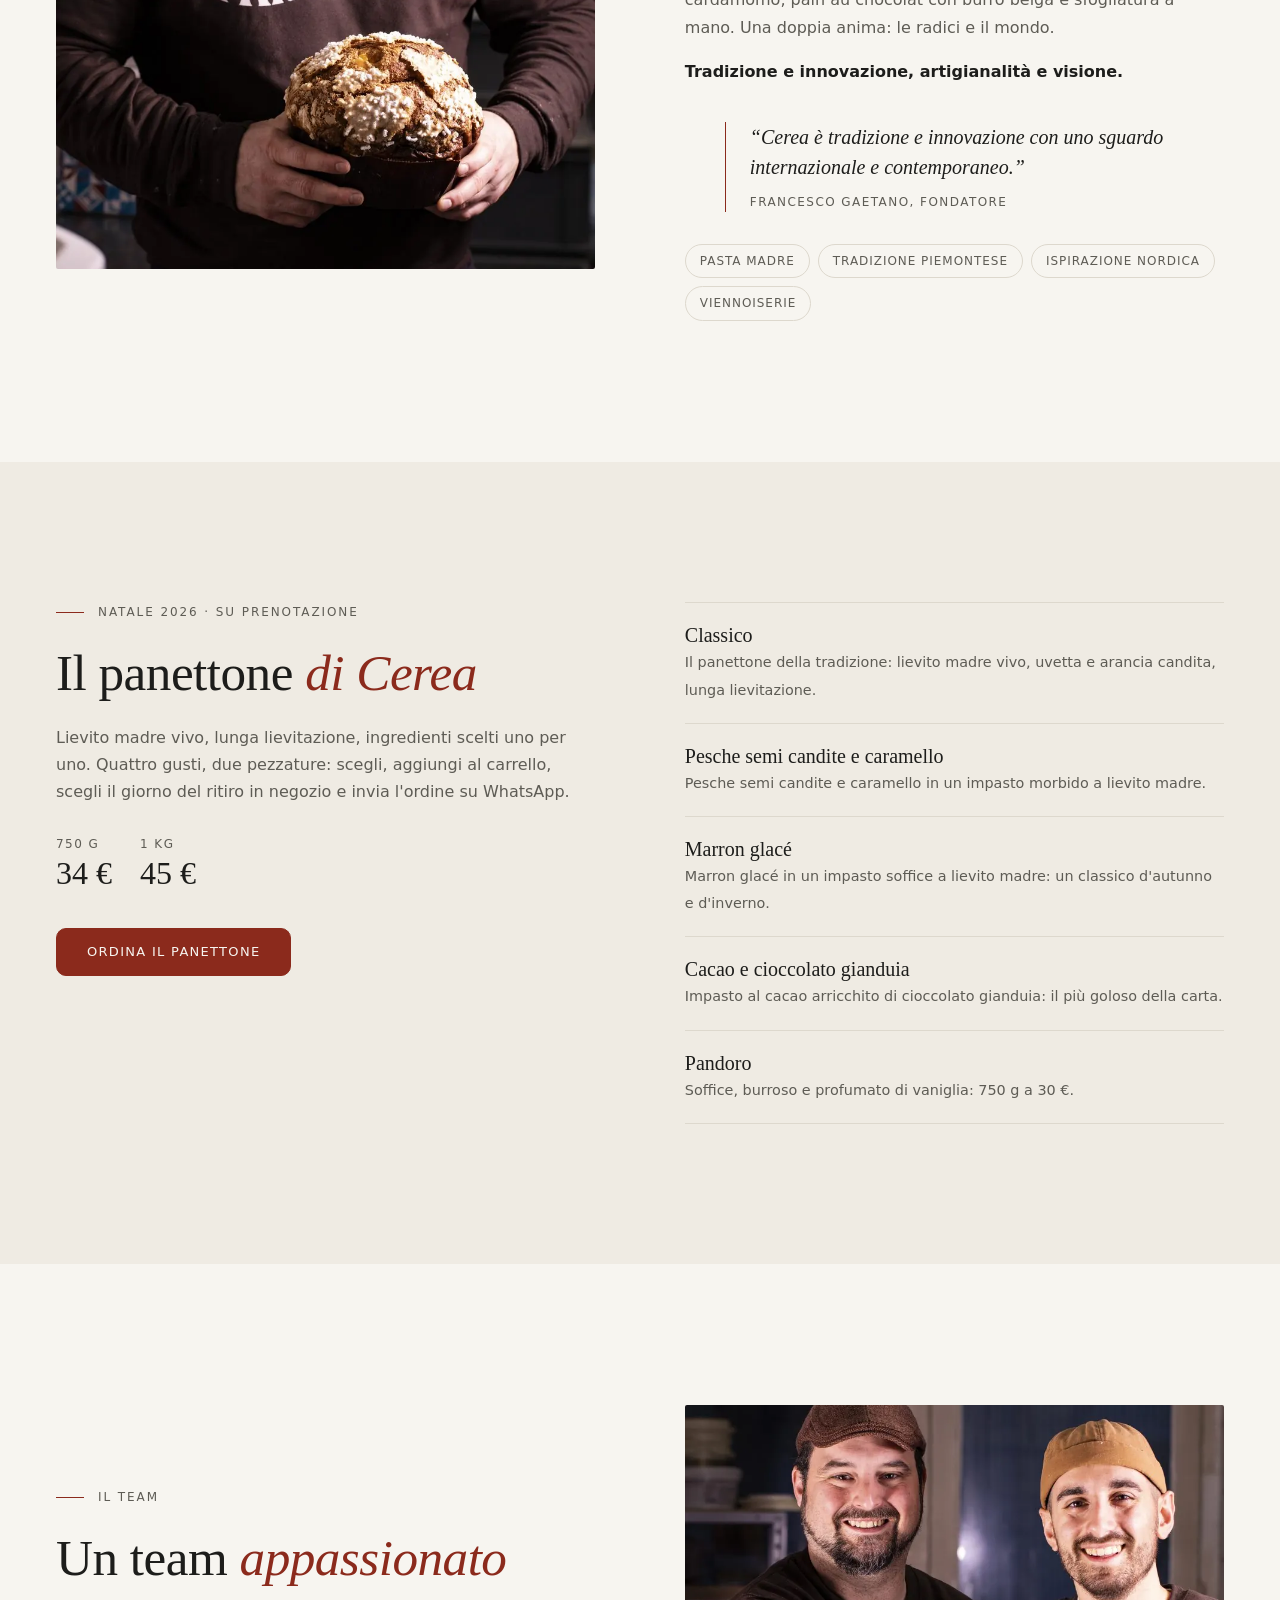
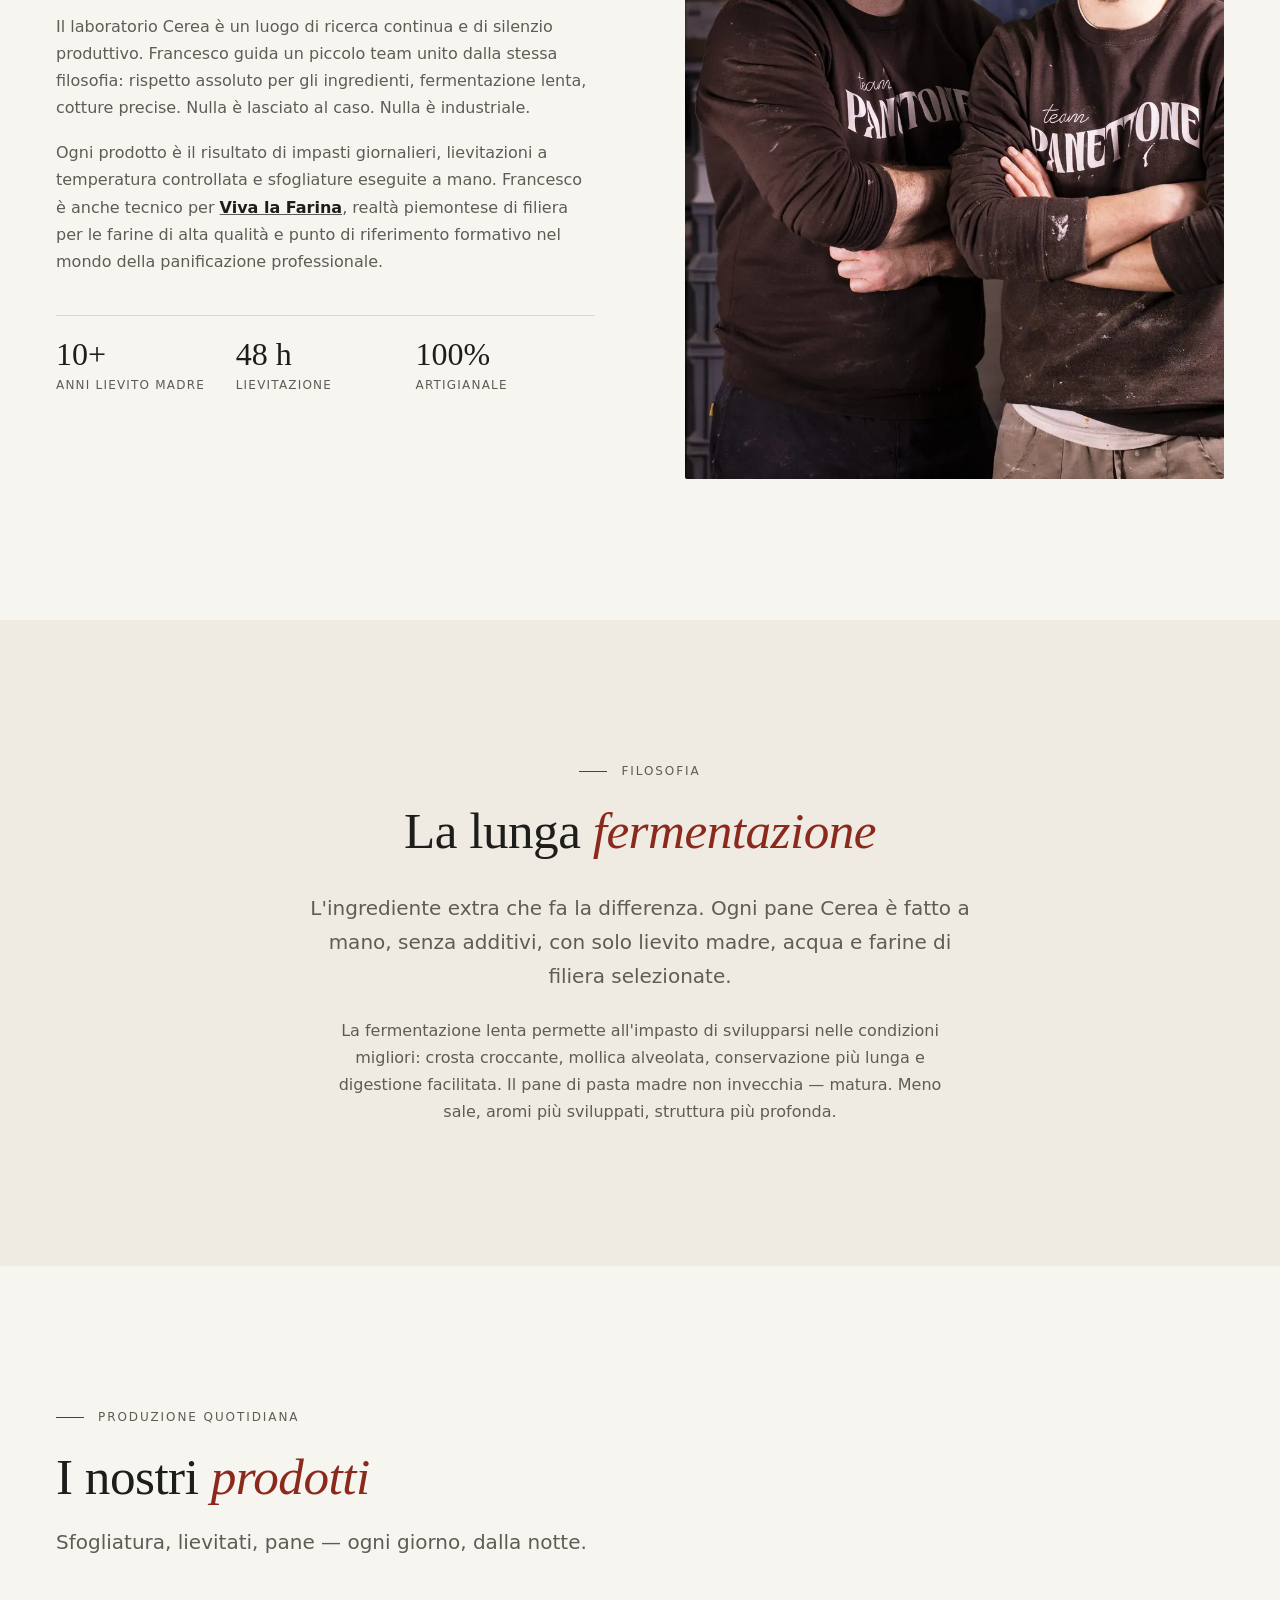
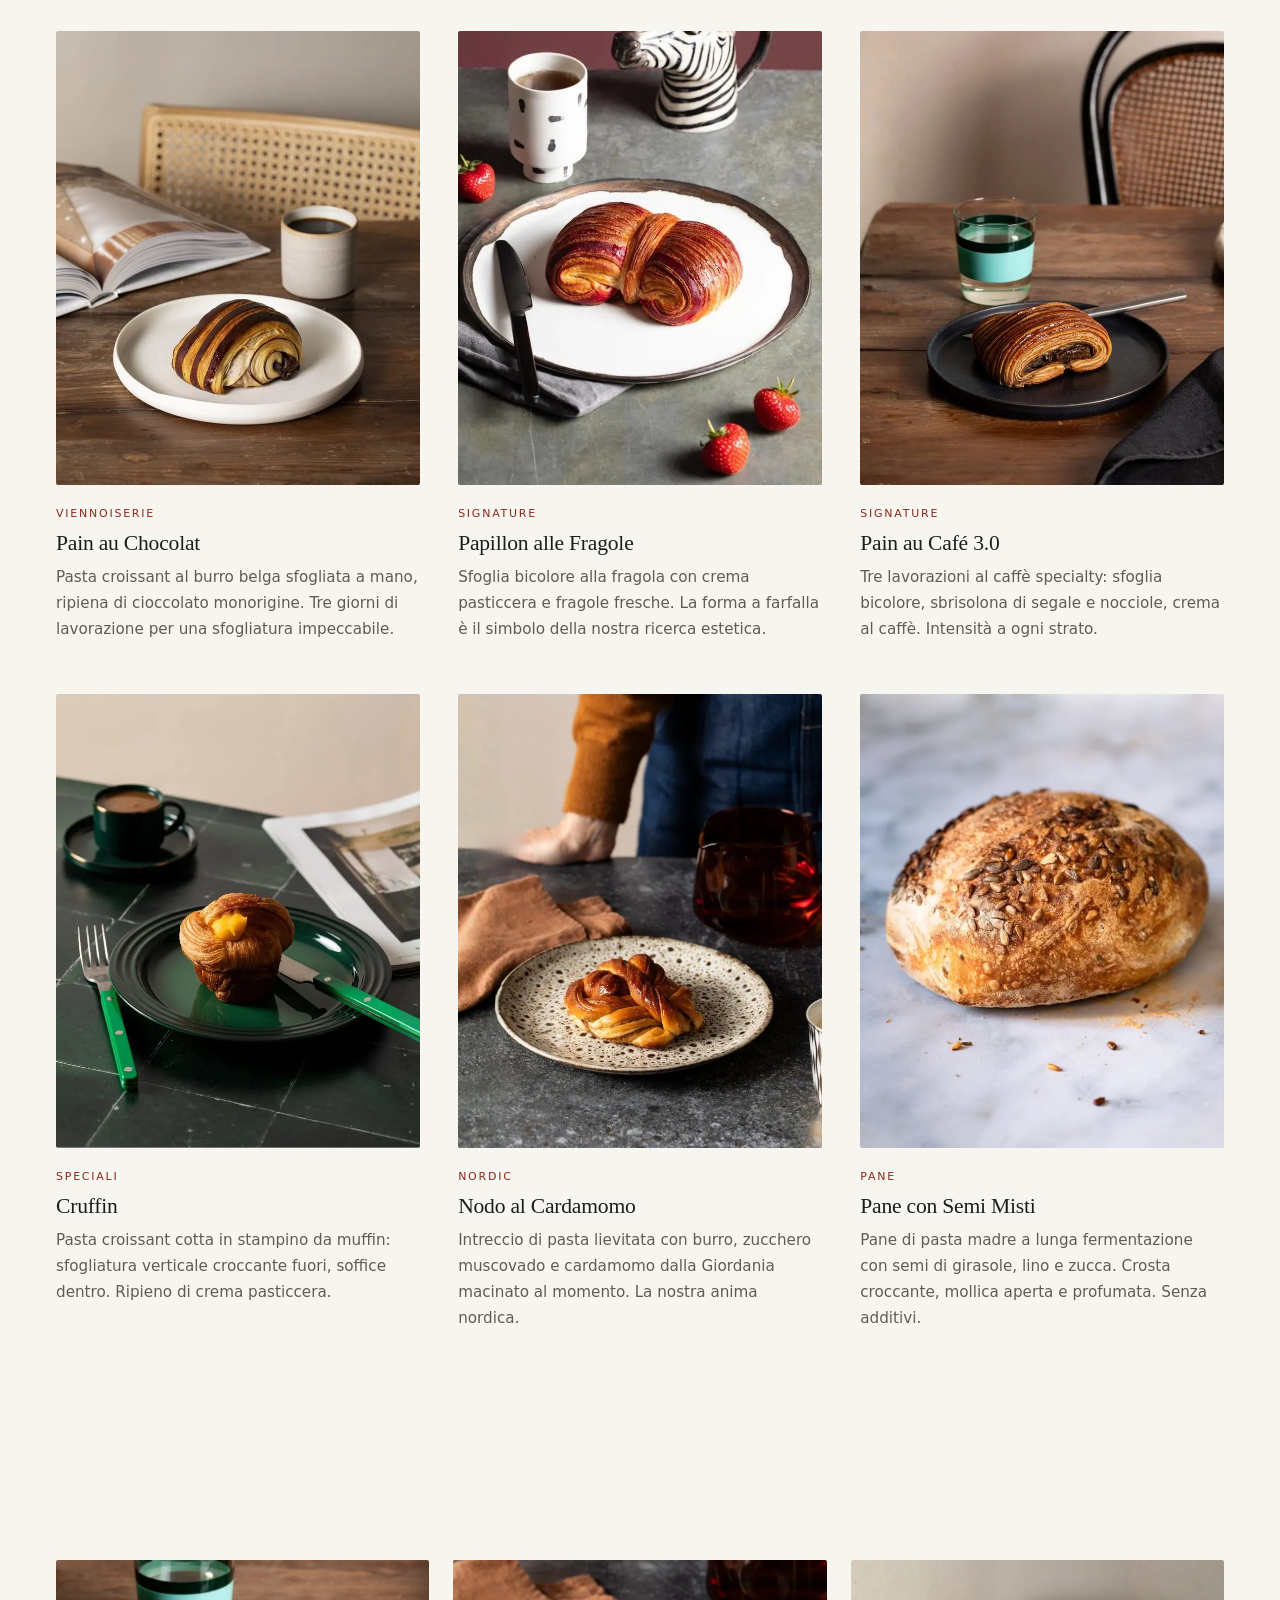
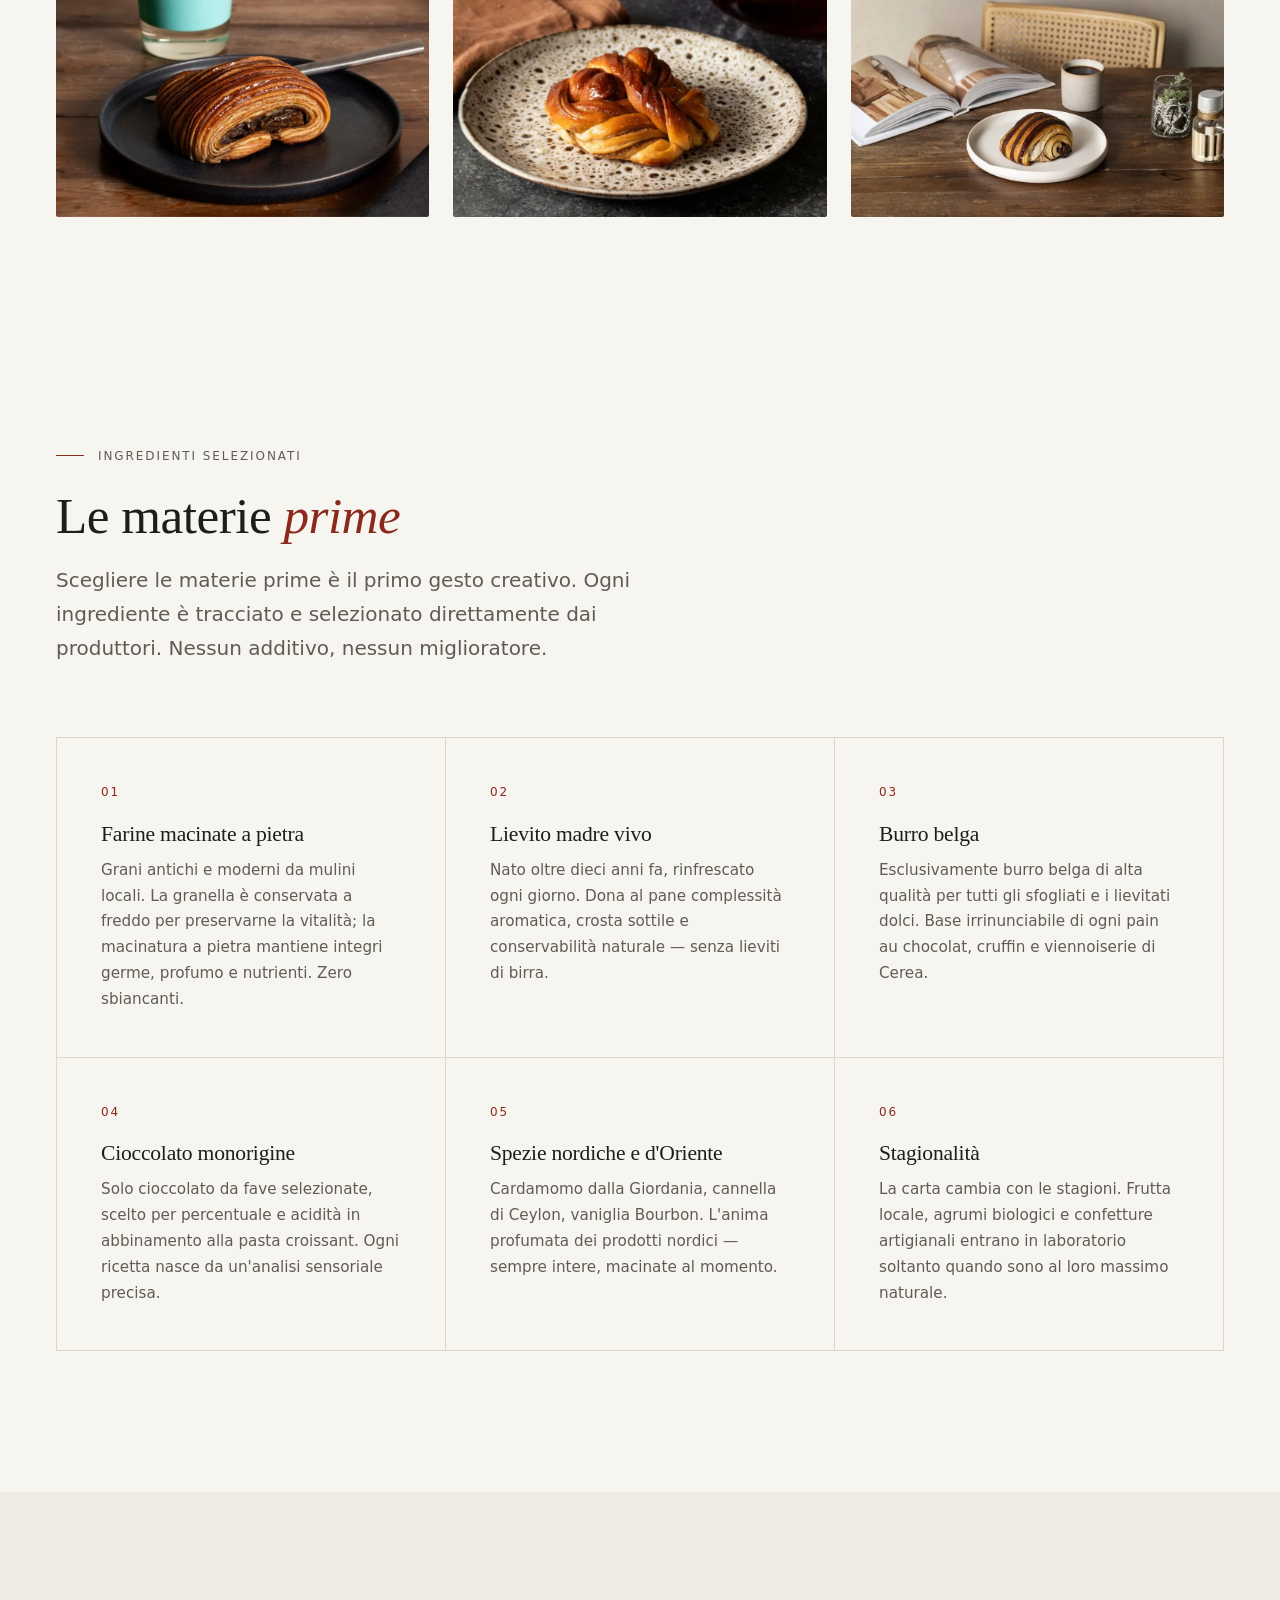
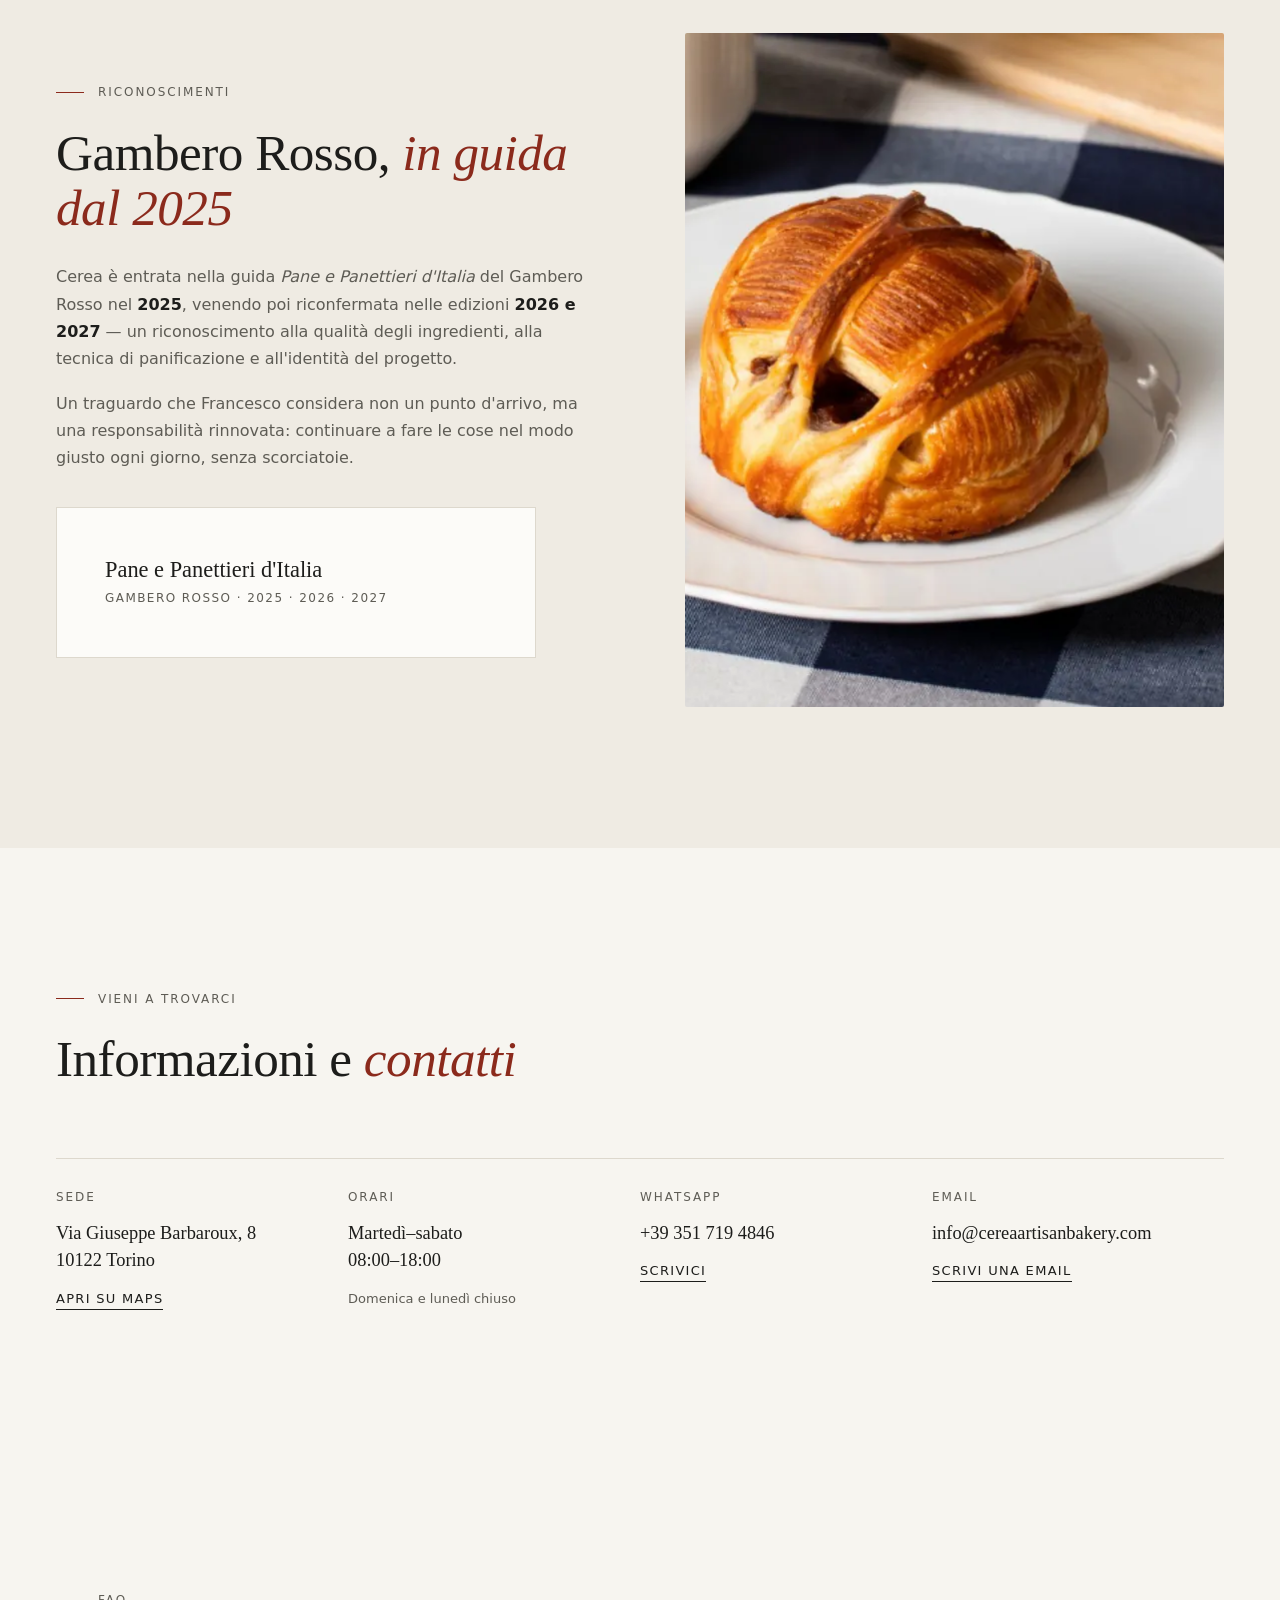
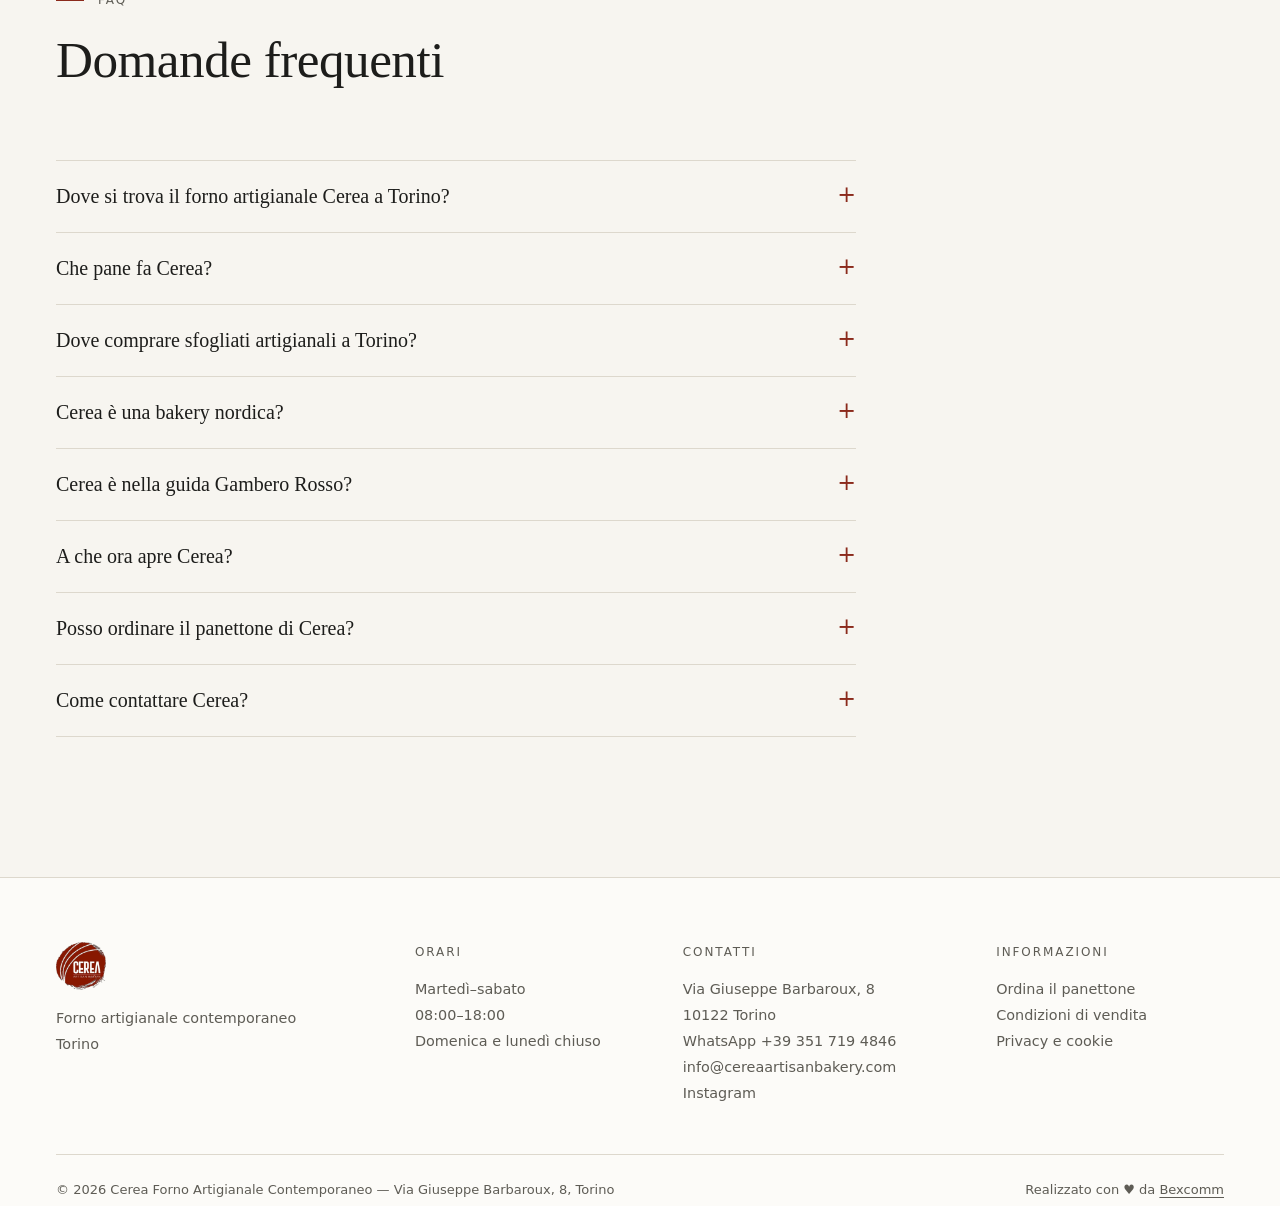
==== commit bc303794: "Panettone: gusto Cacao e cioccolato gianduia (nome, schede, dati strutturati, FAQ, allergeni, llms.t" ====
--- a/index.html
+++ b/index.html
@@ -13,9 +13,9 @@
 <link rel="icon" type="image/png" sizes="192x192" href="/img/icon-192.png">
 <link rel="apple-touch-icon" sizes="180x180" href="/img/apple-touch-icon.png">
 <link rel="me" href="https://www.instagram.com/cereaartisanbakery">
-<script src="/js/early.js?v=20261110a"></script>
-<link rel="stylesheet" href="/css/style.css?v=20261110a">
-<link rel="stylesheet" href="/css/mobile.css?v=20261110a" media="(max-width: 760px)">
+<script src="/js/early.js?v=20261110f"></script>
+<link rel="stylesheet" href="/css/style.css?v=20261110f">
+<link rel="stylesheet" href="/css/mobile.css?v=20261110f" media="(max-width: 760px)">
 
 <meta property="og:type" content="website">
 <meta property="og:site_name" content="Cerea Forno Artigianale Contemporaneo">
@@ -250,7 +250,7 @@
           "name": "Posso ordinare il panettone di Cerea?",
           "acceptedAnswer": {
             "@type": "Answer",
-            "text": "Sì, su prenotazione. Quattro gusti — classico; pesche semi candite e caramello; marron glacé; cacao e cioccolato — in due pezzature: 750 g a 34 € e 1 kg a 45 €. C&#x27;è anche il pandoro da 750 g a 30 €. Ordini e ritiro in negozio dalla pagina dedicata."
+            "text": "Sì, su prenotazione. Quattro gusti — classico; pesche semi candite e caramello; marron glacé; cacao e cioccolato gianduia — in due pezzature: 750 g a 34 € e 1 kg a 45 €. C&#x27;è anche il pandoro da 750 g a 30 €. Ordini e ritiro in negozio dalla pagina dedicata."
           }
         },
         {
@@ -347,7 +347,7 @@
           <li><div><b>Classico</b><span>Il panettone della tradizione: lievito madre vivo, uvetta e arancia candita, lunga lievitazione.</span></div></li>
           <li><div><b>Pesche semi candite e caramello</b><span>Pesche semi candite e caramello in un impasto morbido a lievito madre.</span></div></li>
           <li><div><b>Marron glacé</b><span>Marron glacé in un impasto soffice a lievito madre: un classico d&#x27;autunno e d&#x27;inverno.</span></div></li>
-          <li><div><b>Cacao e cioccolato</b><span>Impasto al cacao arricchito di cioccolato: il più goloso della carta.</span></div></li>
+          <li><div><b>Cacao e cioccolato gianduia</b><span>Impasto al cacao arricchito di cioccolato gianduia: il più goloso della carta.</span></div></li>
           <li><div><b>Pandoro</b><span>Soffice, burroso e profumato di vaniglia: 750 g a 30 €.</span></div></li>
       </ul>
     </div>
@@ -500,7 +500,7 @@
       <details><summary>Cerea è una bakery nordica?</summary><p>Sì. Il nodo al cardamomo, con cardamomo dalla Giordania e zucchero muscovado, è il lievitato nordico simbolo di Cerea. L&#x27;offerta unisce tradizione scandinava e viennoiserie francese.</p></details>
       <details><summary>Cerea è nella guida Gambero Rosso?</summary><p>Sì. Cerea è entrata nella guida Pane e Panettieri d&#x27;Italia del Gambero Rosso nel 2025 ed è stata riconfermata nelle edizioni 2026 e 2027.</p></details>
       <details><summary>A che ora apre Cerea?</summary><p>Cerea apre alle 08:00 dal martedì al sabato e chiude alle 18:00. Domenica e lunedì è chiuso.</p></details>
-      <details><summary>Posso ordinare il panettone di Cerea?</summary><p>Sì, su prenotazione. Quattro gusti — classico; pesche semi candite e caramello; marron glacé; cacao e cioccolato — in due pezzature: 750 g a 34 € e 1 kg a 45 €. Ordini e ritiro in negozio dalla pagina dedicata.</p></details>
+      <details><summary>Posso ordinare il panettone di Cerea?</summary><p>Sì, su prenotazione. Quattro gusti — classico; pesche semi candite e caramello; marron glacé; cacao e cioccolato gianduia — in due pezzature: 750 g a 34 € e 1 kg a 45 €. Ordini e ritiro in negozio dalla pagina dedicata.</p></details>
       <details><summary>Come contattare Cerea?</summary><p>Su WhatsApp al +39 351 719 4846, via email a info@cereaartisanbakery.com oppure di persona in Via Giuseppe Barbaroux 8, Torino.</p></details>
       </div>
     </div>
@@ -544,6 +544,6 @@
     </div>
   </div>
 </footer>
-<script src="/js/site.js?v=20261110a" defer></script>
+<script src="/js/site.js?v=20261110f" defer></script>
 </body>
 </html>
--- a/css/style.css
+++ b/css/style.css
@@ -246,14 +246,33 @@
 .flavor-foot { display: flex; align-items: center; justify-content: space-between; gap: 16px; flex-wrap: wrap; }
 .in-cart { font-size: .8125rem; color: var(--accent); min-height: 1.4em; }
 
-/* Parte alta pagina panettone: solo tipografia */
-.pan-top { background: var(--sand); border-bottom: 1px solid var(--line); padding-top: clamp(56px, 9vw, 120px); text-align: center; }
-.eyebrow--center { justify-content: center; }
-.eyebrow--center::after { content: ""; width: 28px; height: 1px; background: var(--accent); }
-.pan-top .h1 { font-size: clamp(2.6rem, 6.6vw, 5.5rem); line-height: 1.04; max-width: 11em; margin: 0 auto 28px; }
+/* Parte alta pagina panettone: testo a sinistra, foto a tutta altezza a destra */
+.pan-top { background: var(--sand); border-bottom: 1px solid var(--line); overflow: hidden; }
+.pan-top-inner { display: grid; grid-template-columns: minmax(0, 1.08fr) minmax(0, .92fr); min-height: clamp(560px, calc(100vh - 68px), 780px); }
+.pan-top-text {
+  align-self: center; padding: clamp(40px, 5vw, 72px) clamp(24px, 4vw, 64px) clamp(40px, 5vw, 72px) max(var(--gutter), calc((100vw - var(--wrap)) / 2));
+}
+.pan-top .crumb { margin-bottom: 30px; }
+.pan-top .h1 { font-size: clamp(2.5rem, 4.6vw, 4.2rem); line-height: 1.05; margin-bottom: 22px; }
 .pan-top .h1 em { white-space: nowrap; }
-.pan-top .lead { margin: 0 auto; max-width: 31em; }
-.pan-top-cta { margin: 40px 0 0; padding-bottom: clamp(56px, 8vw, 104px); }
+.pan-top .lead { margin-bottom: 30px; max-width: 30em; }
+.pt-prices { display: flex; flex-wrap: wrap; width: fit-content; max-width: 100%; margin-bottom: 34px; border-block: 1px solid rgba(29, 29, 27, .16); }
+.pt-prices li { padding: 14px 32px 14px 0; }
+.pt-prices li + li { padding-left: 32px; border-left: 1px solid rgba(29, 29, 27, .16); }
+.pt-prices span { display: block; font-size: .75rem; letter-spacing: .14em; text-transform: uppercase; color: var(--muted); }
+.pt-prices b { font-family: var(--serif); font-weight: 400; font-size: clamp(1.9rem, 3vw, 2.5rem); line-height: 1.15; }
+.pt-cta { display: flex; align-items: center; flex-wrap: wrap; gap: 14px 24px; }
+.pt-cta p { font-size: .875rem; color: var(--muted); }
+.pan-top-media { margin: 0; position: relative; overflow: hidden; min-height: 100%; background: #d7b995; }
+.pan-top-media img { position: absolute; inset: 0; width: 100%; height: 100%; object-fit: cover; object-position: 50% 78%; }
+.js .pan-top-text > * { animation: pt-rise .9s var(--ease) both; }
+.js .pan-top-text > :nth-child(1) { animation-delay: .05s; }
+.js .pan-top-text > :nth-child(2) { animation-delay: .12s; }
+.js .pan-top-text > :nth-child(3) { animation-delay: .2s; }
+.js .pan-top-text > :nth-child(4) { animation-delay: .3s; }
+.js .pan-top-text > :nth-child(5) { animation-delay: .38s; }
+.js .pan-top-text > :nth-child(6) { animation-delay: .46s; }
+@keyframes pt-rise { from { opacity: 0; transform: translateY(24px); } to { opacity: 1; transform: none; } }
 
 /* Barra carrello */
 .cart-bar {
@@ -438,3 +457,49 @@
 
 /* Barra rapida: solo mobile (stili in mobile.css) */
 .dock { display: none; }
+
+/* Parte alta panettone: tablet e telefono */
+@media (max-width: 960px) {
+  .pan-top-inner { grid-template-columns: 1fr; min-height: 0; }
+  .pan-top-media { order: -1; min-height: 0; width: 100%; height: min(78vh, 125vw); }
+  .pan-top-media img { object-position: 50% 82%; }
+  .pan-top-text { padding: 32px var(--gutter) 48px; }
+  .pan-top .crumb { display: none; }
+}
+@media (max-width: 760px) {
+  .pan-top-media { height: 122vw; }
+  .pan-top-media img { transform: translate3d(0, var(--y, 0px), 0) scale(1.14); will-change: transform; }
+  .pan-top .h1 { font-size: clamp(2.45rem, 11.5vw, 3.2rem); }
+  .pt-prices li { padding-right: 18px; }
+  .pt-prices li + li { padding-left: 18px; }
+}
+@media (prefers-reduced-motion: reduce) {
+  .js .pan-top-text > * { animation: none; }
+  .pan-top-media img { transform: none !important; }
+}
+
+/* Foto del Classico: il panettone sta nella metà bassa, la parte alta è solo parete */
+.flavor[data-id="classico"] .flavor-photo img { object-position: 50% 100%; }
+@media (max-width: 560px) {
+  .flavor[data-id="classico"] .flavor-photo { aspect-ratio: 4 / 4.2; }
+  .flavor[data-id="classico"] .flavor-photo img { object-position: 50% 88%; }
+}
+
+/* Foto del Marron glacé: il panettone sta a metà altezza */
+.flavor[data-id="marron"] .flavor-photo img { object-position: 30% 82%; }
+@media (max-width: 560px) {
+  .flavor[data-id="marron"] .flavor-photo img { object-position: 30% 62%; }
+}
+
+/* Foto delle Pesche: fetta in alto e panettone intero in basso, si mostra la parte bassa */
+.flavor[data-id="pesche"] .flavor-photo img { object-position: 50% 100%; }
+@media (max-width: 560px) {
+  .flavor[data-id="pesche"] .flavor-photo { aspect-ratio: 4 / 4.4; }
+  .flavor[data-id="pesche"] .flavor-photo img { object-position: 50% 100%; }
+}
+
+/* Foto del Pandoro: sta al centro, con la parete sopra e il nastro sotto */
+.flavor[data-id="pandoro"] .flavor-photo img { object-position: 50% 55%; }
+@media (max-width: 560px) {
+  .flavor[data-id="pandoro"] .flavor-photo img { object-position: 50% 58%; }
+}
